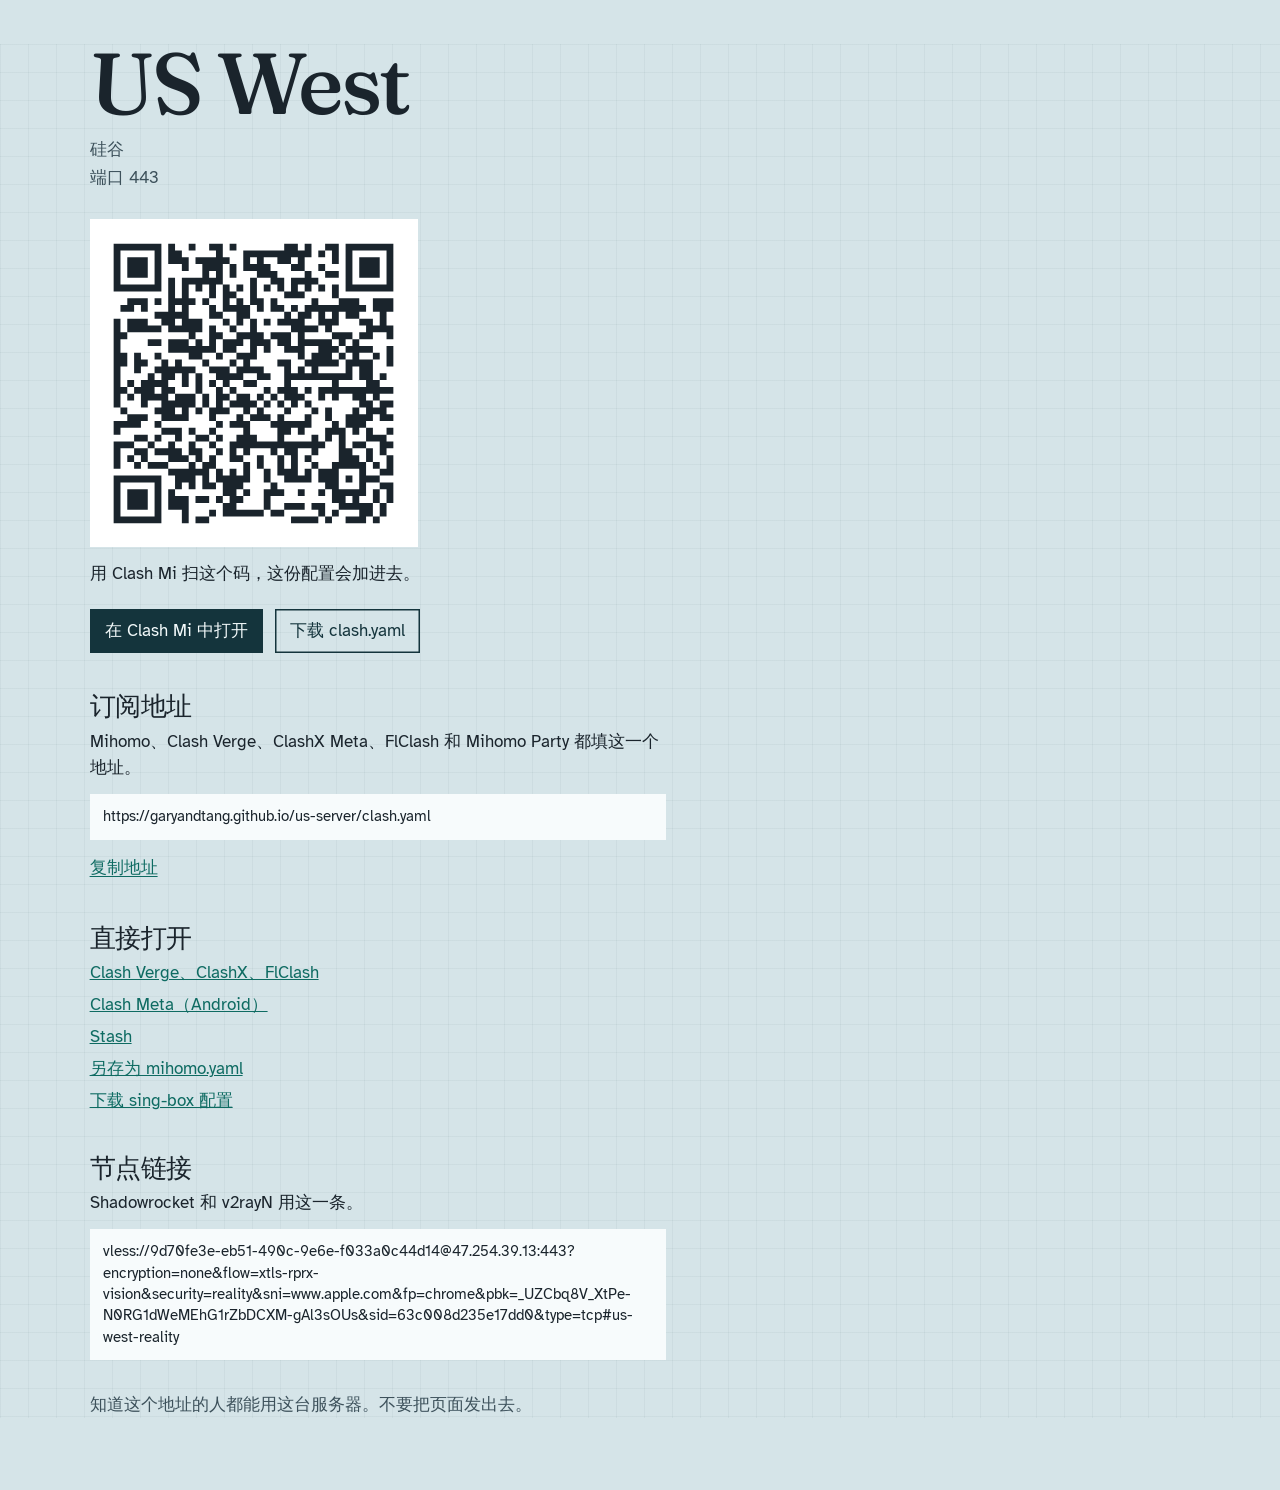
==== us-server/index.html @ 5bfa8e41 "Publish the US West profile so Clash clients can fetch it." ====
<!DOCTYPE html>
<html lang="zh-CN">
<head>
  <meta charset="utf-8">
  <meta name="viewport" content="width=device-width, initial-scale=1">
  <title>US West</title>
  <link rel="stylesheet" href="site.css">
</head>
<body>
  <main>
    <h1>US West</h1>
    <p class="where">硅谷</p>
    <p class="where">端口 443</p>

    <figure>
      <img src="qr.svg" width="360" height="360" alt="给 Clash Mi 扫的配置二维码">
      <figcaption>用 Clash Mi 扫这个码，这份配置会加进去。</figcaption>
    </figure>

    <p class="actions">
      <a class="primary" href="clashmi://install-config?url=https%3A%2F%2Fgaryandtang.github.io%2Fus-server%2Fclash.yaml&amp;name=US%20West">在 Clash Mi 中打开</a>
      <a class="secondary" href="clash.yaml" download="clash.yaml">下载 clash.yaml</a>
    </p>

    <h2>订阅地址</h2>
    <p class="lead">Mihomo、Clash Verge、ClashX Meta、FlClash 和 Mihomo Party 都填这一个地址。</p>
    <p class="url" id="sub">https://garyandtang.github.io/us-server/clash.yaml</p>
    <button type="button" id="copy">复制地址</button>

    <h2>直接打开</h2>
    <ul>
      <li><a href="clash://install-config?url=https%3A%2F%2Fgaryandtang.github.io%2Fus-server%2Fclash.yaml&amp;name=US%20West">Clash Verge、ClashX、FlClash</a></li>
      <li><a href="clashmeta://install-config?url=https%3A%2F%2Fgaryandtang.github.io%2Fus-server%2Fclash.yaml&amp;name=US%20West">Clash Meta（Android）</a></li>
      <li><a href="stash://install-config?url=https%3A%2F%2Fgaryandtang.github.io%2Fus-server%2Fclash.yaml&amp;name=US%20West">Stash</a></li>
      <li><a href="mihomo.yaml" download="mihomo.yaml">另存为 mihomo.yaml</a></li>
      <li><a href="sing-box.json" download="sing-box.json">下载 sing-box 配置</a></li>
    </ul>

    <h2>节点链接</h2>
    <p class="lead">Shadowrocket 和 v2rayN 用这一条。</p>
    <p class="url">vless://9d70fe3e-eb51-490c-9e6e-f033a0c44d14@47.254.39.13:443?encryption=none&amp;flow=xtls-rprx-vision&amp;security=reality&amp;sni=www.apple.com&amp;fp=chrome&amp;pbk=_UZCbq8V_XtPe-N0RG1dWeMEhG1rZbDCXM-gAl3sOUs&amp;sid=63c008d235e17dd0&amp;type=tcp#us-west-reality</p>

    <p class="note">知道这个地址的人都能用这台服务器。不要把页面发出去。</p>
  </main>
  <script>
    document.getElementById("copy").addEventListener("click", async function () {
      var button = document.getElementById("copy");
      var url = document.getElementById("sub").textContent.trim();
      try {
        await navigator.clipboard.writeText(url);
        button.textContent = "已复制";
      } catch (err) {
        var range = document.createRange();
        range.selectNodeContents(document.getElementById("sub"));
        var selection = window.getSelection();
        selection.removeAllRanges();
        selection.addRange(range);
        button.textContent = "请手动复制";
      }
    });
  </script>
</body>
</html>
---- us-server/site.css ----
@font-face {
  font-family: "Fraunces";
  font-style: normal;
  font-weight: 500;
  font-display: swap;
  src: url("fonts/fraunces.woff2") format("woff2");
}

@font-face {
  font-family: "Fraunces";
  font-style: normal;
  font-weight: 700;
  font-display: swap;
  src: url("fonts/fraunces-700.woff2") format("woff2");
}

@font-face {
  font-family: "Atkinson Hyperlegible";
  font-style: normal;
  font-weight: 400;
  font-display: swap;
  src: url("fonts/atkinson.woff2") format("woff2");
}

@font-face {
  font-family: "Atkinson Hyperlegible";
  font-style: normal;
  font-weight: 700;
  font-display: swap;
  src: url("fonts/atkinson-700.woff2") format("woff2");
}

:root {
  --paper: #d5e4e8;
  --ink: #1a242c;
  --quiet: #3d515b;
  --plate: #f7fbfc;
  --press: #14343c;
  --press-ink: #f3fafb;
  --line: #8eacb4;
  --focus: #0e6b62;
}

* {
  box-sizing: border-box;
}

html {
  background: var(--paper);
}

body {
  margin: 0;
  color: var(--ink);
  background-color: var(--paper);
  background-image:
    linear-gradient(to right, rgba(20, 52, 60, 0.045) 1px, transparent 1px),
    linear-gradient(to bottom, rgba(20, 52, 60, 0.045) 1px, transparent 1px);
  background-size: 28px 28px;
  font-family: "Atkinson Hyperlegible", "Songti SC", "Noto Serif SC", "PMingLiU", serif;
  font-size: 1.0625rem;
  line-height: 1.55;
}

main {
  width: min(36rem, calc(100% - 2.5rem));
  margin: 2.75rem 0 4.5rem max(1.25rem, 7vw);
}

h1 {
  margin: 0;
  font-family: Fraunces, "Songti SC", serif;
  font-weight: 500;
  font-size: clamp(3.5rem, 9vw, 5.4rem);
  letter-spacing: -0.035em;
  line-height: 0.92;
}

.where {
  margin: 0.85rem 0 0;
  color: var(--quiet);
}

.where + .where {
  margin-top: 0.1rem;
}

figure {
  margin: 1.75rem 0 0;
}

figure img {
  display: block;
  width: min(100%, 20.5rem);
  height: auto;
  background: #fff;
  padding: 0.65rem;
}

figcaption {
  max-width: 34rem;
  margin: 0.85rem 0 0;
}

.actions {
  display: flex;
  flex-wrap: wrap;
  gap: 0.75rem;
  margin: 1.35rem 0 0;
}

a.primary,
a.secondary,
button {
  font: inherit;
  text-decoration: none;
  cursor: pointer;
}

a.primary,
a.secondary {
  display: inline-flex;
  align-items: center;
  min-height: 2.75rem;
  padding: 0.45rem 0.95rem;
}

a.primary {
  background: var(--press);
  color: var(--press-ink);
}

a.secondary {
  background: transparent;
  color: var(--press);
  box-shadow: inset 0 0 0 1.5px var(--press);
}

button {
  margin-top: 0.75rem;
  border: 0;
  background: transparent;
  color: var(--focus);
  padding: 0.2rem 0;
  text-decoration: underline;
  text-underline-offset: 0.18em;
}

h2 {
  margin: 2.4rem 0 0.45rem;
  font-family: Fraunces, "Songti SC", serif;
  font-weight: 500;
  font-size: 1.65rem;
  letter-spacing: -0.02em;
  line-height: 1.15;
}

.lead {
  margin: 0;
  max-width: 36rem;
}

.url {
  margin: 0.8rem 0 0;
  padding: 0.75rem 0.85rem;
  background: var(--plate);
  color: var(--ink);
  font-family: "Atkinson Hyperlegible", ui-monospace, monospace;
  font-size: 0.95rem;
  line-height: 1.4;
  overflow-wrap: anywhere;
}

ul {
  margin: 0.4rem 0 0;
  padding: 0;
  list-style: none;
}

li {
  margin: 0.35rem 0;
}

a {
  color: var(--focus);
}

a:focus-visible,
button:focus-visible {
  outline: 2px solid var(--focus);
  outline-offset: 3px;
}

.note {
  margin: 2rem 0 0;
  color: var(--quiet);
  max-width: 36rem;
}

@media (max-width: 640px) {
  main {
    margin-top: 1.5rem;
    margin-bottom: 3rem;
  }
}
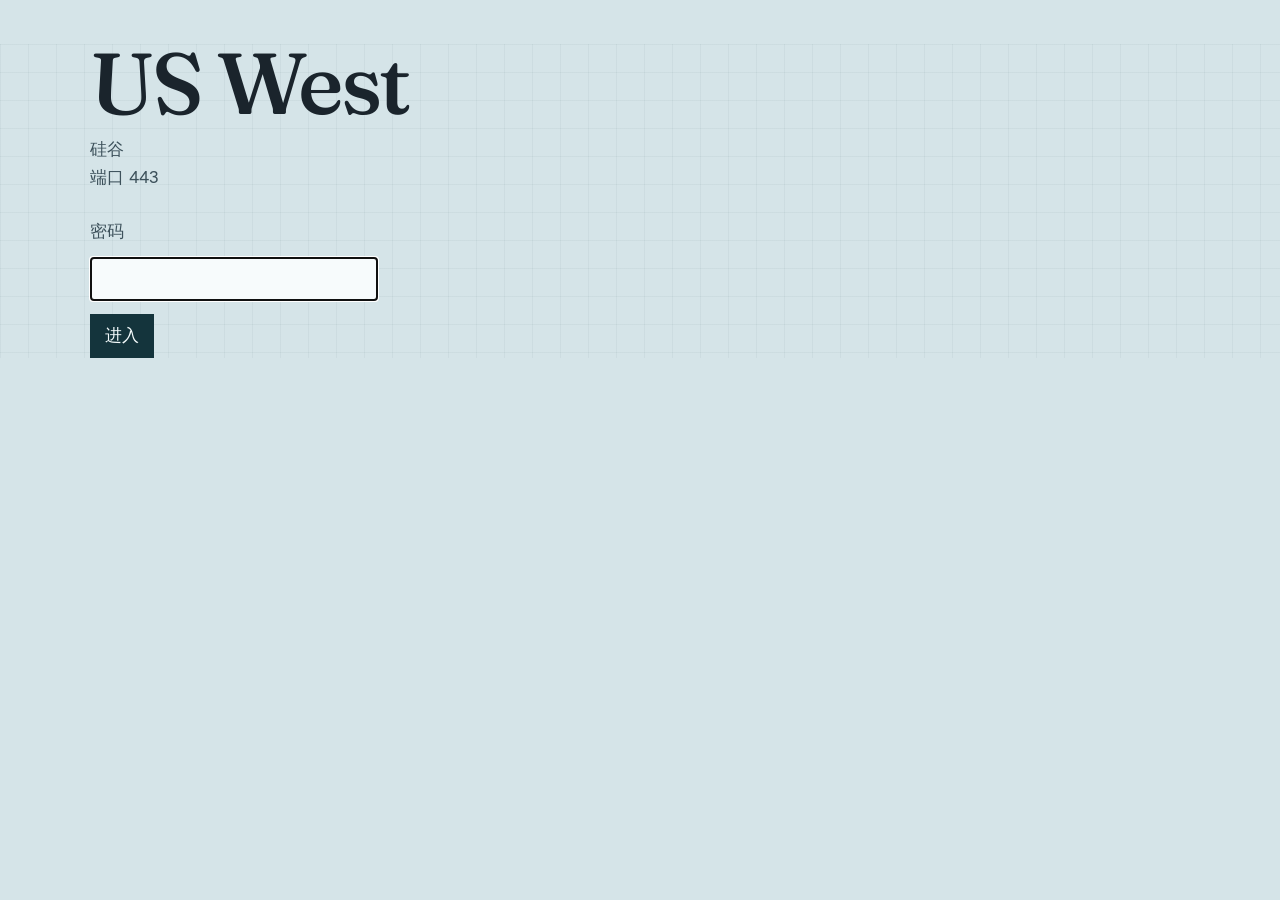
==== commit b076a3f9: "Encrypt the US West page so the profile is not publicly readable." ====
--- a/us-server/index.html
+++ b/us-server/index.html
@@ -3,6 +3,7 @@
 <head>
   <meta charset="utf-8">
   <meta name="viewport" content="width=device-width, initial-scale=1">
+  <meta name="robots" content="noindex">
   <title>US West</title>
   <link rel="stylesheet" href="site.css">
 </head>
@@ -11,51 +12,119 @@
     <h1>US West</h1>
     <p class="where">硅谷</p>
     <p class="where">端口 443</p>
-
-    <figure>
-      <img src="qr.svg" width="360" height="360" alt="给 Clash Mi 扫的配置二维码">
-      <figcaption>用 Clash Mi 扫这个码，这份配置会加进去。</figcaption>
-    </figure>
-
-    <p class="actions">
-      <a class="primary" href="clashmi://install-config?url=https%3A%2F%2Fgaryandtang.github.io%2Fus-server%2Fclash.yaml&amp;name=US%20West">在 Clash Mi 中打开</a>
-      <a class="secondary" href="clash.yaml" download="clash.yaml">下载 clash.yaml</a>
-    </p>
-
-    <h2>订阅地址</h2>
-    <p class="lead">Mihomo、Clash Verge、ClashX Meta、FlClash 和 Mihomo Party 都填这一个地址。</p>
-    <p class="url" id="sub">https://garyandtang.github.io/us-server/clash.yaml</p>
-    <button type="button" id="copy">复制地址</button>
-
-    <h2>直接打开</h2>
-    <ul>
-      <li><a href="clash://install-config?url=https%3A%2F%2Fgaryandtang.github.io%2Fus-server%2Fclash.yaml&amp;name=US%20West">Clash Verge、ClashX、FlClash</a></li>
-      <li><a href="clashmeta://install-config?url=https%3A%2F%2Fgaryandtang.github.io%2Fus-server%2Fclash.yaml&amp;name=US%20West">Clash Meta（Android）</a></li>
-      <li><a href="stash://install-config?url=https%3A%2F%2Fgaryandtang.github.io%2Fus-server%2Fclash.yaml&amp;name=US%20West">Stash</a></li>
-      <li><a href="mihomo.yaml" download="mihomo.yaml">另存为 mihomo.yaml</a></li>
-      <li><a href="sing-box.json" download="sing-box.json">下载 sing-box 配置</a></li>
-    </ul>
-
-    <h2>节点链接</h2>
-    <p class="lead">Shadowrocket 和 v2rayN 用这一条。</p>
-    <p class="url">vless://9d70fe3e-eb51-490c-9e6e-f033a0c44d14@47.254.39.13:443?encryption=none&amp;flow=xtls-rprx-vision&amp;security=reality&amp;sni=www.apple.com&amp;fp=chrome&amp;pbk=_UZCbq8V_XtPe-N0RG1dWeMEhG1rZbDCXM-gAl3sOUs&amp;sid=63c008d235e17dd0&amp;type=tcp#us-west-reality</p>
-
-    <p class="note">知道这个地址的人都能用这台服务器。不要把页面发出去。</p>
+    <form class="unlock" id="unlock">
+      <label for="pw">密码</label>
+      <input id="pw" type="password" name="password" autocomplete="current-password" spellcheck="false" required autofocus>
+      <button class="go" type="submit">进入</button>
+      <p class="err" id="err" hidden>密码不对</p>
+    </form>
+    <noscript>
+      <p class="note">需要开启 JavaScript，密码才会在这台设备上解开页面。</p>
+    </noscript>
   </main>
   <script>
-    document.getElementById("copy").addEventListener("click", async function () {
-      var button = document.getElementById("copy");
-      var url = document.getElementById("sub").textContent.trim();
+    const PACK = {"iterations":600000,"salt":"pCmUWrWXtJbmqqN/yuUv1w==","iv":"QkrSQmq8iZrqnaGI","data":"JuMA24ScENTKir6l5or1qs+g3jpuTs+IRnpWOdCjatRoXgSW/9kGCZaFBjmEfb0V5PN239/[base64]/KTp82TdIPjj9Fyk7BB62MTciWyFrpfT873emlt/qeIYqT3MPz5HM42SEGhv2HT3BDV+peibBFrhdcFvvzfZaIKpCUC3vJU/5nUfbZVZYOF2SWm2KMYnWWO9Dj4o55GUVvTlK8O9W6xlZ0Jrv6Smg+DfuqEzojH5LpoSZsZpsviBCOckRMU1AYIDAB+p5dejIEZCexm2pIIkXh/KFXQdWMjsrf8D/Yt/olwp5EdYcqV4a0t0BwZqBeXufJtLe/S7yByvcQAGUKrRJfGKQ1cnOAf5bX9s5G7Y+koAp8HqqI6MCEVftjgsVNS5pCXcSRoGd/hMEztND0PaVZnAjkXzrGcA0KiDXH5ikzJbX2EeBccHXTWMqqDwO3nsK76PCdjb+6YZBbYOKsqdDmI3lz6VIa7eq+aOW230TRpl+cQu2TsFFsy9AXCUi/pB0tN38gmCF0qWhk+DhDf3fSDql4fQ+h5Tghvwfszlmi8BMg81r7LRzr+v72Cp7q3/3woA9925AFTp/d3sgKJwgSN+hIJs4VlCJ9Pq5nRMs6KbGBcpxnae1gUBCdIJvnWOmwkfIZZwn3DQbbdZpdGTdo9QvkZ5ghoq5kQMtpZitfYMSEjsyFA4qkz0vv761wsnGuPKBUtHzo3JgaGErMds/eSYTqmsx5dDR6DHSh7Kt86fzB5eStx4pMt5zIt9jxVfsy4CSDrO8fWqh7oa7ZbXwd+YM6vq/R8qbrhB0PybIluwPK8R2eWWzSPyEGhTCD2xy8Vb0naVxTg6MUTCWPK6iB7HA+P3krojl6JQjEgh95TCOQXUHXHEJwpwf7exTdrcjZn15sK/nnWM5g38DggUPZ2H/SgEeOrOmLsAOzj6e/W3Wc343mMV+ddyF8s7L1F6Ij+u30wCHgH0BhuK3zqX5CuN5K4A1cd5J+kSkQTt7C3eeedH81ueP1kny4f3kW+wET4VVek0lrtrfyziP87yRkWGHjl6yDcO+iJezLg9v/OlSN/eyfH0txTQPwtMEZkObkWQmsexbkexxjUgCfTP4ahmoAJA+hreYEjiFc9SavSnmZ5eYjqvE91dgFO2ELC4n353iQFr6bqIFU/SFkcApXXaA4zvK0UDlRuMC2cuhv1/fbiyiNM8/AvF2OjAuGAZm8z3bdbj+2wL0v6Zuh/JlpwKViNPoz3Pkl/ToGG9yIpZsB3mso7A5HyadyXUbJ6/9Sl//P7z7diQmCMrgLdY5TjS+shzvvN+pIxQpx17XgrkRehvSwrBMVa8gfQ5zASpbJji2u2hgAjsG7jfnEBij/HnWuBlr0GsemAUeex/W5WB3ZbLTsD36nLPuPIYBc4ttfWHi+R3B9ie6jgZBt9Bo86aSqX9L/IJv2R7Y40sOS3BWF2ica16zDRcHyE/wLfpw6U+uYPhbNE4KbrGujDfsdXbgECrsz23MeaFhzRAMmMY0jnRIGksX6BDRYS+8FCH1XAJzkbTJuNkqJzNrvmtx3iOvLVzipxdPPcyT/H1FyMzVkV0t5iUP0rg3vLDT9TBpbFS+TnjAgy5SdptFCT8KwuyrT6WG3bz3wP3q1A8A/BfzMKp76rISyOdVXN2qUniJm7ph55CDVwNcUtRU5oEbUBxyUFyHcXdQh01xauoh8KPBd3SwIKCwipSyIxR+CQzt5HfUTlgymARWlJQ6hWA7tcxAQxUDHFWH5XWpqUCu1eM/28QzVg3OApmRPJBdSUzdBrmxLMSxyCJjpTeknQHen0pN8eSm/VD/CSIdmMsIJbvCaipD2xi0AnegM+hl2K9DicnPjLyIDtVmFTG24E7Z0p+6hBTRBXPpZFbLdZc0X2ECWhii3mHUNHuFuN4qERGsW7TQT6wmVbkHm0TDwOLaaPUn+dASaAS5a243/Xhf/[base64]/9Izq6RMAz8T28bzMkkNWSbUrUhH8tKw3/pdUpQJkJFvwORjceBbHHAVaJaQCYiovA1XtOqqOCjpYW9iw5LpKWRLhZQp16oxV/0/Pu9EjiPGsRAU0VW4MDaNiuUDKk1QXbDYluKnCVKYEZrRzYjXdtxdN30hPbsDL99FMQQwICLSKCt6/6LRqE8Tv3jd3C1/KGO1QlBHfa2AK+zrvk5QVHBEWuE/GT07bMqwg7wql8pWIJkoAyi1GV+IlrC3TFi/LiyArosmrJL/[base64]/dZmmFeCYoZTnvRIQQCX4+NxapD2WciAPhi17K9MJznaFvxC8tFb2eJI0qV100UNX4EWbAUin924UnBTRpE1YQYXXJkqV0jy556vbvQTJYGI7Uboiy6SAVq1Y3vJrMdsdC4Htf+c4v/BrJhswvqRX8c7Kdd3LUIEO+9HU9d8kCF3QkRTvHDHlNF7RtmlSAkytyCYZQtTOviubl0YlczqPLuxKeCZhhRwbqFVXbm4sHBki15fXrFPt11YP3K+nCbKbZCliTC+fPd6HviAY2MxHfhZ034qFUdvH1888BjELQ6q4bFWaQN5edO0wKjG6FjWN+LPN/oh1jDPH/xBOlKqk0tuCBbaSOupmxmWrm7pbUQEhFJUO2fufT0qAr/rkKY3nCrCj9ZxHi+b2HWgaRRvv0cCpaVh3DHZnMR7nrm+aOGo4yvi64TQiuYi8yW/xL5bBVT0pHESO6u6Mjz6CCPdMREIMpFiR2TgSlBko4RvgqUyoVC6SrJogDAWEq/5buks8rUq3mO5ATrrLX3wZlBvkulKKJAdYSgVcvPJveeI6wNm4rsySJEudk1SLQzSAUI9UgifMXRzRa6KqT3zLh2Fpgj1SwLNKuDUO0Ux9a9ZWxgAWfSHp5/SljzXlJt6i6oPixZ5oimH0Zr+/OmYmw6oe0+K9QOXx79GB0fEvYYgKOz/gdU8KoCwm8/MLPf8QuOxCPF+YY8XY7Z/vbsl+qH5I4/M7Su0Mq0CxQWJ2yHRgFWqu0n+sh0oD4l+3fZ3oEw4bOSUH8kQYxM1bLvKXb+0JBWMV1iJVNmwGKBb1DmWG3lvUcd5WYTtSTV/On7hv8NXmmYHUg+3E3837AvUzVTy5TdsgVIZM7hTfGBlkKk1W6rOi2/UF13/8hYXdV7pEx6E+THRxLAQjIGDM0gJ7g8DWfuuoOnIoQKrlv/NqRVcmWN6akgDydTFTH31NzIe2P5/RO47aXCjCiFUtQQZp1acmCZhdPJzxKnyeiX4KzI9LLPs/kjFuwwMr8q1RcmvKA6oj/A1lHc6jR8EOrSuJt/gl4uFII+bEHNbnEkjvNDGWfwQIj0neicF9j56o1gAlLPHIDDh0fOA03Y+UJEOGf6Rndi4Bietzhs2of//i5s+ADyA1AKak2GVh20f8p3lS0PzMjSXFrZSnUuAdKzTBd4Da7mN7r5ZayvWkmmQ2jhAzH0Z7QIK2JYq9pA+nadbSAXCkOy1kwyX8td3rFn64aTuP0t8sjxrMAfFqLwCA70C9G2O9K8EsZdX7u/U+isbDmPDNIh0jaflINJW99GSot7fNjQEM6OPa4x2h32vTpNEAyD8lMh//xPDAGQ5lHqWWeX/HEf91EnieS/xzma1PHSNLk6hnDwH4nhV4uGJgJSO0zHg0nd4QBwYWi8MkLUzuSsGgZteWIa6NuFZ4nSjsyYs4r+A/gmt7rHo3o2HOGuDW2PsH15Ora8zaJJvfMFmfxqRl0pd/9fB2tJ9h6/2oiaGLiUBQJa+qm2IF2YW3YntWV/3I4tuDOo9KMGw4Cae1BGWgyK7UM9IhrnCDSGj2ZTNXnD3K2RNnMall4sX8g/H9F9mGiK4Xvs+iKYB0oK5mKbZ0LSDw0uzaJ+U/Hvqme3PYqXo6EI7wqtZiGfqUNH99XzjV42CqKvPBNefsbAAn5NHXwxBnodg5RX+r97oJ+sSA5xW3uKlM8TOD+huOI1lawheG6xCgty4cXcP3rMBvinYNsdWJ6zkhHUhz4g//EoBithTx9tAYLrKizhR9Q7DI5Kqn7NX+oQS5uI+Bazyj05a8NCNXFIGLwUiWbJr1Yg5iHnfxqrkoVXw2JqTsWExXkK1F7VqEjl+ztvZAI1WijagELcsxbKh6AxLML9m4lJuJ2HAhcp1f5mgPXqbJgSkG04xjVYDzFQL5A0HQvIFcKr4SlNt0cqDNxeraBVB9APtdZf8/Rn4Qzo+tUn082HqKzQPgV8+UXAfF+1s4CAbDlKV9bXGVzFahGMyVKWQTd/aX/TQsR/3K/0axl5OEWcAM6cYh9z9UIoCvOzmK74usaXyZc7EBBlsZFQVOi8d7vQEo13DHS368J47BJm1LiCIx9sJ4Xrynh37+/rPlOf6XJkyQu9xHuLCTIu1XYC+XFWxb4mpgSKMh2jUwVD8JK2If0JlWqYbQpk7+XxzNM8S80XvvVEhwjnYhHZc2aeIrMDTkV4w96blGZLfWf7NR/9c1qgogXOcEpqiG8uYaqpcXWe+tvIcA5wfwbPcsZ+E1/xbEavLRIDyqmTX036gbaPDjw5OVJtT8cTbR5TWfvQxrsxlGYQajIDOPphd/iJ3fyASta4p4pBWg0Tsh/xrVuq4mrjT11JTAXlivyMO3soVktknI07s7sctgcx/Q9l0yanPdztYOhPyVo2K60X840zhSeYLPaVXoXs7AgNWGYnL/oBhdk5vl8d2S90x6W4b4l2mV7u0ZK3KAnCyUSXcnM0n/jDVQaFpou4lgteGi7nTwTdGBV0XV43yUMD1VHIvmtXeM6ZRNSj9+RDh29Ceej9beeGKcSN4GSKGEVEPcTOJNiNCUALDY8IFT/NdULS7NkkAHFxx9j5rFA2aILD0UzC3eXxps0TGxjYqL7rGulUvJKAxfmH5FC12PTrmGuiZLn3GMT8ONjpcOr1BWQej0VZsDQ6WWfkASh6/tG8a/s30GniLBVc/di0tRb3KDpUb82raTSuaPBIlyZ0JEfc4kEAhOmNUXz+jvaAockWN8iXAc8H+MI5LY7Nrrcvk1HGxG74IzGXFW2Sa7CaXCUwGzGxUYA8M7pUv/VVS77hnBbLKVambKeLiqll2gxEAZIzCQ0BUpgHkQODj9Xg9XVkAsyPs5FWpehIZ+v9zMrnOckqQygoQvKUJ+nnuee2uQaBkwhfx/[base64]/rBCqeXFMO7CCY2C+/I1jRiK5p44GKRoKI7vXGECzneTasH3HqS2ghiTit9HewH7MlqcMp8y1zrdJd2PzqxSDd2sGOw7B7ueymnpY/jl4rDsCA24TQN+Q8hv7FH/8ACccVcSgMBV4v9M3YDReRNT6oYrAi5PFBwc/Mc1O/sE/H4hwjZYhPjeEXwVKSzKPE6QcbMcmTAq4GEFDFwN1/X5OT9tSIkUaSuxsqPgrWIVxrjNzaRjB99n/aMTftn6CUd7D0cgq9LyJ4QpoKfjXpxLx2otiBgVdvYfRuB0ODCN3FGhUIyoVGpE1lY4ZouuC2IaNuVD8HBzDoRpfeXflbaiDBbzAjMSt6ls/KO33eOy1BDGp/LECPg+RX7ik52Lx0b3jqMWoPp09HVi9eGdLzglpm+st3A3VSarnuZfBXeMXBRj2+7HsgISE1zeWgHuxenidTFICKgL7qjcw5qG/8l4Gu71STVShCl0m1HY90jRoCbBeMyia5pfFO8NYbPAJ+mu5V8Ew+5ISA5N5zfe0kJYryTuVxEGfH+nMKWHC6IP+xknqYkr8XYoxl/iJhL41MOiXBgCshLBWievWTNVAbWHhNzq8gXrzUcwN9JhHzmzvQM+S8X4tyRVlo+/a9hxQ12k+xREE7Qmh6BK3oKVgG8I8g/+dIcXAG1gP2CIpAcykfRBGuuWaVCvLj0rarqTQyu0IzlRWwThft2Mz7yjHWI+z8HL6dKCaOzmbqzvuTgMJaj0ZJBBaBsGuTdZQ4hpH7tPvNXUGbIwox5lBLqyAc0KIBn4AziqSZzI5l56cV+G211Pijpt5gV5g4ohjjzjltCxB3wEfBz+qF/EbQqEsnHaKypjzg7JrRFnMSRdrt8OrWDcHPGDm1b6bg0NnGQ1TUIv+SuiWcD4lFhDaQb9r5CdS/JNuE7WRfBvz0u7CNDRuZwXJzLdXyKVauHtLIGcmSbuGPwY1+4LsCquU9fPt+z6ljaNe6zf4Bnhk5a2C/IJOlDy7MzvC7XK6PKoQ1dhsKD6i0MwS2an+xo+Rgs1gSey2x5SCijz4yivwNN6UGIgy7qTjKl1KqMEMDDcdKl/FFEbSn3oioNv4wBkDq/BoSHAhnc3wYeROAB8Z245tJkW05FG5dmKWKSubW1YK5knaXC7NOM/1D4koTIqBlhm03PeWactxS8BwrZcKQ+omBXRTCyerOM6sWs8ahsvqJ+MTVPZ3Tykwgd0OwsREfizdk+gPmRS5ZOk6p1dzViqZSCT7uaR0XDb2epP8X64/F8mDDAQacHC+YtiknZlxL09KbVCdyDIlwSag6R8S+ExHYAMWITgV2YfVPnik61KDqGTQ7K2QsPpqKpYeoDU4RejRbuDZiEMh7wKuLU6Ynp/R9QEvKvTAqre+oo6xQ/GaCbi/CfCwdo06a8SYrVOiuuWYR53smpXeN1zfbgtionKZZpLTniveyuFnPadjZkNGactSAXjSVwmy1REWKvKPK9MxzyJI6hwPx4piwxKlaA/8XqPJ7aG/WrVdC5QnktZb/5oSDgOhGV5YFNitcPG44g/kbyaDJA8mS8FBbIVUutY+3b8+oFcf5LST6SRKKSKnnsxRoXl51aIbxWpas0JgLh56riz9LDur2lM4+PkAFd7D7wgKOlxblOedMgcg7Vm1So3XJ7wTn47dyEHcQHpIvdnkWSeXDuH4mAaNVXg+LF8ksOQ4fa/4EiN6jBf6AauKV2W/pUNyU/Tay7UUAVDlSnM1vrEiiMesX28E4JH9R3eSR9b2bvs46d7KWoHclL3Sl84JNyB4QcaXgwz/imJ6kWh+OafR1YCwmZZ0oQ+If3fBaGcnb1xcS5ORgskDmrHeGjpWyBF/+BTW2BOIH2QVmTGWd1lCi0nrxYWBNi+amQqeu9oe89mrk0CHWkrh1OyLhjqNUlTerkO8jRqwtvmTbbyPIz8/NiVjfDVaZzUXVxaKDO8hQvxRYDMZXr9E7ONQo6zZlhgNiSbacC5LFdr1ePhmZYX8LEPPD1m4CagFwSKcTeVSeLudXUkAJd4PBFJnuak3yXxGKl7QZ5o90sCMlo/s91SVPfOYS4C6EnpgBRpWycv+Rv1D1AC6jRlrdFKPnS+s01wneXVtXHL7KNGoMD9c3fwuMvUzJEY6rudGplFO8EauVfoSAaMXi3r9fnfsCanM1GnLYX8Cy5wHEmaOTeK0SUp1/BaYrhzpc4oI28qXeTbNtOmSmNpfRm8i1n3yzSx9DS7JR1aUjIJT6co0WwSdOvaa7dgpWs6wwtt9ekchL3RZc8g3e5PQT2m6pAZImXq6dqopWoh1f/3YNjxmSBTLBZyW5/+vMBIwkkRBQd16xD5rTdTawHP1v1twe8i31ktYi5jd8WUlH6HLAe4X80SfUplmZQtTmYc9XiPCLrlSgNqf8ls3rXnu6duVEIXmfVl3h9PgrQDLyiqvrK+tONhVp5iE9g7Ejj/L3Hg8rEN5HmXUpT16eMDgVe0zOyvITjjlFjXsOxoIsZEkFjlTEFVe/RS7mv9CSvTFX2K49JESzgBnWt2WuUHPchAlL+KFkhwCCp4q05wqfCUrY0rgP4n/EXLwZF6JUoGfnOzADE840jd/yFO4eHHOv8luXypYRe+F2apj+YhNlrYWVzZtIaSvrd2SBR/u/FqPKv9RDl8fN/L4RE+381HI5NwH3tJLRtA5CmTuvh8kPNk3W0vjbwXVL3C0vpCe+HpBu2iGSu8aamW/kUFT/RPgQOp/AJhwNW/60S4vnqj5y1S6TjDbREULB2giZoaIl2p2bBgCZCmKCo3YsXYWkSz0YyonVSKfPjU0OZTY5HePFXZ0t2WrndrjcBdRzbuQ7DWQG1NNZ0GpvhG8b9Fi0fu5ZNVhAy1l+z7XdqeHNv5YWZuLaZR/63lNdVoGxddNYssk+ZXanBpMfOmQCvCwCV2g3RmyDEKuEV1FD5yIUYrNskAb7D06FOpeYSsxPD7r5zFC/e6S6MOHCkCltll5Di5qOVViJUwuZLQYQuET0e9BkpOSzSXCFNdwQ5HMpVjnSumHruXXJtwjkF2AOL8dEu5RJplAojX35yC7gCH2kEQPMXa0asfbeVnr77KMkwUyF/D0wCa9hbysK77z0c5rddMAyBVkpYnmZ/Tq78sc3M+4a5VINrFf6/0hn2VHqI8aOo2+mvA/iPnLK4yEoF0mNAHGi1WHfKfvaZkI103481AVcYj4HzULMMEv6E3c+UpDrPTSA7gBiT0D2WDz4/5Pk8IauE0UnOYtsMMSGUVrVje2xJdCC6Pc9fwzrJ3Sv3EXg5YJJEdLofnUsE/e+1fBo/DY7g7Sq7yGvv0aC/SGhIkGV0WrAaixJkeA6+fNcMheLq+r6a433qKMVTG7sDr6YnVBzbdvgkQo98b017tcWqnVvemsrqGkm90NNq2j4dcfAkMM+xgqEUjl2tP+55f/5rsRCtu4NIXYTtLc3KC1AmzzwHC+LRSLpeabifXl3b2XhZZa5Ztv3W8DHDWGIDJ1MYRSmgq0g6hA9qJAZHMGlQZIMF4GMAKM7FlrzSx8j6a53Okm4xwgFTUKzYKcqXIb0+R/DCnHDcTZor+pzZ0d11iNum7fK6sUcEzr1dujkk0VCPIRzH3Ywp1cufMmALPa+ygy4K/3tBy+bNE3Ldj7B3sh0cFsinCp9QhpbXY74GPkn3O8P9cb+drDuyF5pJ+p2S1k4K30z9Kr1X9XyXKV8BOp9MjyDJa4rzQbNjA7p4CQez6hcWv8FJDW1KCMJ0Ai/mCX1vkFCQxOSMrcF4aj8nFxgOGrdgfu6V1s1Ub1yYp10tdCBnyi4AgJPtRX7hsTusF1RnfFhhLrgsqp+eyq4uq8CO/8d3a/aL3LnyWHjPk+8nWYC0/LULSHjWmGC7j2WjxugUtqSMD0bpaCbCIdBktXDR8zTt8PqW4fSw90kPAeGeKMNJG+EPxMN7dzDFs1UrivQN6gBlnY/2Sjt3I8o292nHWuYrS9r6B6K43RvtQAWfWscSjN1i+q6+QgFO83jMaFN4RENM0o1iX0bu3tKdnKwoWDNcDU21nqPA37QnepyPENV0Rrzk6cg6rhO8Of72adkDgOYSt6sNDLNJUiZKBh1EYOBVOeLG1anGnhm+MMZyDLHL7aemCrx3Yph55ihtzZSP1/Y1OcOeZsBhvJWVAp6AjesdxKoaMxV3Ud+tfmI2ZdjYQcfOVvHiBkTJrPkRSOxL8d5/apT3k1h5u3a2oFQFAeH55kTF28F/QC1U0Tb659+RLvF42YkInBtxboxBnvNqKzbT7LEtmyoq+ClEgBPXAUQlcA/eHJRra96oZHZ/9DLGZ4jGDuGE9AIals6/l9X1tM4AeqTlaIwa3yKuHFH9bc9xvurE1yAQ93DRFh0fKsMobrriai5R8Qls1IQ5yQoyFwNFE0DHI4HuU+VM66eGljEuGxMdo0Yu22FpcbcrCZm0TvQDnTjuoTiJbvDX95dIVCsoFHbZAoIr61rf+NHlv9WWWzWrs1FxcT7hdg3nTVgH8MYRqFiFJ1If2UzHeRb/U2hj5FS64nFnkSklnroqDuZ+btOO9Umz3g8l6IHdTXGmPnmvn4lNw2MYNygKlYZtimvrMb6pim5mRLg4VYBikK6meEyYv7N8nsI7cNsyHHOVNBF3JCbh0QE7dE1omMF8NNa39o4g9h2TTu8S8+o3Iqbi02/fI9vAUfNULf6M8o7YnkebnqgLXWqYqGl8g2bapuDnFmRjksmYm3wjqRU3uvOSm6FKp1loV7DbergN2zYxBEIJE/KhvWitVZd59EmPjO/M2WXYbsE9RH/RMd4KLiZUtmT2QOsmV7sPhkPKGJSs6DOOaKz05MuoEjf7cbWKBNrnBiL35ZJI2Ah34cI8wEKdDc7i4eroKla39r1OrQ0oizsOKXMVPDuf8AsVFnfAvXjxQaxf28DCHQw1p8VBa7KDZtsIDjW6HEHfBjzCY2dG3Qzn6AmNWT5dvYXs9HJmLSvtKKq+Xn/3mzKhXAr40MSjNgMST7s8nS/0GQ9PxofLJVSdCX0M+S+pFogKEFUfkCteki36CEOiuf4VhEq/aP4NaJrdR11nRqpjxY+K0JyGTGJM5+3EfefIl8zWDYEbLWK4YY19EPYijgx8d0pWYyYh96A5R8UJYoKeRp99wlQ6UFiGRVBGG6NYAzHNE650H5kQS3yuV3Jt/Avt7jJOdz6m4AamKXSr7enDY5MLOfDKOv1rDAUB8Iz7GeeOrWJNz8+Ficn5yTgWyHw6yF2rZP42pXijWmTKNNFzvZ2RzYoWpTPQhB4mBehQ2+Ytlz8+xnUMasmq5x108UjD8sEAKIAKxhnTwGcv63SogCecXrirTVhC/jEoYU8GHmxXw2ZYwg/dsPNy5SD4lHq6dOVH09/ch54caMABrKIE0VKIcIG5/6n77NBPzHl+JOXMCuqycQuIWEZrN5H6prj0M17KYAYUav9Q3jZrG1Q+jTiPfR3dIDXB/1IrAJzXMw13vY0jUDxKJjf0uuPvpMnASDa2dPojKr0vz5SRHk6hoqim2Ou+GiDX0/NEbwEqfs5Zkzew6KLd//sjJpQ6zmTIGGb7FR3azh9QKHsHjgKtngHcr19wfT7gVlhLt8lo8czLnoLjDN82SIcK4OGsTF4FENl9sQX788Y0UvQ2344aRm2UFP5cAh0oeY36UEizKF076wX02+gO7/xclNW1mwHxTyr+fP1HmcAMfCvXZuuDND9Y2THspuit/ekaHq24f+VZwROD3xCvAbQKVQJTwENPidCDVFVe/SuZxGI3bB+94XiSCc6pjkqALs+a533bQmE0SkASTSsG93/Bk+3Aswliy16O+5csdC0EVQq7/zVOzBmAueZWfg2NS4hu9507OW6f+nbO0SXp5ysZHQheQyIStRjk+gEcJD80kS+0TTt/21XrT/DyvEBkdo5X7Paw7jtxS9PU+t1iYZSyYvUdFQ9EQJYK8Vi1AydjlUYm/nWC3AKC2gHaR4rZ+Lf2or1dZvJh0OykMo4bRAh1yjwtWA5ITIYCOINsnYL2rVI7QYwtXxo0SSrXA+MZ53g9yBZlJJzVkObJXYQtw/3e+F96Vy82/ZNPDPS9TfdVQsAOg37QCbosfB0K3adg6ltxW5LfAOhBYbhskJZQQg2/OBbKIt4yjBhlvGj479HOWt3lbEd3N0Q2oMY/[base64]/cRq/EyL169iEoncSOL2qGTPVRAY6poa0kbXmbUWGeL7uqE9cxUyX+XbdKu8Zbl6s8ubwHcdnUYjHaPlxuioZwGm6ygNFSCoEH3pFZlDxazs+manlqMqm5OLXHXDIGbG4loG3nXxnVUrCl+/dIni3kxSn5C5PW6UtDKnvmZIH82HSRvfgPfNq4VX4QMF6XOY212y30CAdgJccUR1NkeUyFFDISBfDf95mwREGawnivIgIQYhMJ/N9tAJS8EnNUTty9F+Mj0ZMBTIyI8ETVDwb61ss+SLf0MpItbdOkEgYx6qNpyDUlWydMvCD1uJaQjGOVuzRQV6254qZZVZRql0BY+o5KRcOekhAuxb3qUlGRBBto09ta8s7y4e+mHm7AZyeR/0F9OT/RJ2aO2lLTDN2pvpwwiZwOzm683xprGqpFpHu4kSq+j8NeeKlGq0cQo7TO1j/BJptodpiiSUck3KMkJrcrasyhK1cNj3uyCjLmK9veyiVBj3w3qqGHarN3FqL1T6UQkR6UArz34HgXRoPTVqnfJY/KnYtkZJcCYMQsXA7dQfgf2DXxlrWW3BQcD6lrLE7Q/YK0hd328JF7u8AsYYjOTNmqY8CxI66xEamaImGT3Dpoqb/utzpHkFO/X3pC2NEpcLXLuAPIBsJZLG87AgEzdWaQzPHw30hTfXPxL2Y09H/b3PsnPQg4/d6i7PoTIEqa+IeACuaclzm2yDdMw+9w31MeWuV1ldm70J2nJDF90mJFef1J6Oee46Cpn5+uikiy3CjYoii1/E1kaAOqo4QiXXbthsJNcjVFy0plSEwANeMcoaVIzKK19xsjIjVE6vMmwtFQ3ehBZhGEH8TExBAzqTLLTNeB56/l2ne4sY35uwsmbSkVPFEb4xnS18J6lpEfexFuy6AzB21EmEUWeQpNMimO1nRfERrypdZxPiZP1G0YUe+W+ANL47woXyT3b51BGk3t/[base64]/j59ivk2qHDm3zqYmSb1t5GJwwQdmWPxYPZVCmri0ViNQVzaoWKfTZLsr1q/DRo8EpC9+jLOEBoSflm8z5Dq6FMryY+WSqVk9KuZuG5M5oozHt137j7rOJH50yhj0p/J1gMpNTzMjtT+sMMwaOQwG1e/BoInPCP5W4uZtwCF2Z0qVgrrpXRAHYojKyDs8YLhMSHWScetqFATOon/+d9bmaLwYC/3ZISiL6sFce/XB+U+lAGxH2UzNRxHXB67eJPDlL4pAR/mmqovCZmqVNFIrqW4JKpqWmEXVRhhX9+mPlHTjSCRV2+g+/aD54b3CY/xkLvxwNU6SgxmrwJLNCyBqp7w8Qsg4IYAehTJDcpbw0n0LeapDdkTr1TP+B5vPrDZ4gdRhMlXuF8upZlHAcKWh1AQJObAk+ndJOQYz3hRSr1m1Ri60LlQcNgb0OxK8Zb0gx9EtX1NyuAItPcVZfxu4NenpeunqLEy9DXjAuQyrsVUhDd/d9W17VfjtmeXo2gm3zC3xMkeKXiOd/of61tMp1CuEmyRmQ4GhTbU4VdxY8Z83/oXfckKV0B1pyKSkZ3on9HFscZ0GDlDxlixkxs7XI2t8Bf+zG6BI22MD3q2Z3+K3Mvolbn2mY/lEcEeuA/QpL0hgcyXyoS+mytEfQMASZb+CwLVYnTOxmo1f/s0L6O30kMGxVoVAxTkeHXwoAEruyYddMH1xvNQXpG8tk8Mk6yvV16miSw4Hh6MA+bpeF4g/9ucX4Hjnzng0Dn78+ZRDs9k7L2gfq964pi/sl2OoAWL/YXv6Qc4BQRqczm8CPWXLan6aadCr2JJmcRMUCx2GnY4egmH7gdavu9Eq9dpit9t7B9Wf82ki34aiW2mLp0xxbmSF2CQr1ts87VzlBY5MYJmP4uJ/dKLXXse8sg2SPp31pEzNcsSomoSDa5FPMuM6bU7IzuwBdaqJHT0LPqTEo2SuWnfh2p7KuOM0TnCFFAEB8KVA38/TUQh+WUqQetnmldEuDYxpof8aOZZnretCp3NBVVTuZtB4zGt7Z+EUjyUY+oLIxPxLwkRg/atjdnzGG3a2a0BGMUUBr1gvbNLFkQ/sjSWAJgZrgP4Y2UVHLV/7/3x1eoJIskn+5NVmWj8+rDIXiY7iA34eNvTr5QxpxoBz3infIaMvmb2eu0oUGGeNe03+qhXh6rvN28PidcxQ6+p6H+Dec0JmZOphrohd375qrq50rPkXGYOpCh/cWtuyVhfNrzvgxxB9iwaaMQsD7M2HVeeP/h0dbviLOfEkffY+y7tEpK3YHKPivkYDATKXX/t5+7Y9gFZt76/wikA2JxSF02xN7wHUfLFEQTIdr6esmsaEO02gutxHGaON/gXNM+6Ff2w7Gp83K2wdGWWnKM4yCZgshn+OnJ5suBHgUG7ccT4rKsOIv6Jsgy7/EE3f7ZR+p+fSVPMBStjSRGkIBAoJ5BiO1xo2DmWgtnQC2Ldgqi6mRaejhRZJQhouyhNK3ceVamy4u01HZ+vmx5lDDV7FsNTWoMx/7t0ie55odQ9RnOLAuG/hN9wqd5IYfn5SW0nZ+WbRsjipWU4n89NTSDSiMs5R+WEjztSFlCqCrwQqtaRwSUoeIa/FZc/qpgz+94LTJlQqn+yvc7aJCzinY/bOm+9kq10TCriBdlYiJz0/vAWrsKxCO0Dhhx0DW1v6GdV24akCcmxXApzcks8JuvsTCeQpKSlioU0xZtW9feDdqGL6dZgtJbyX0jCsAODZ8WSz5HGbgFGl/+ykQBn+QzxzVdZlVzc7n62up5Cb0Q4Y9W+JKeXSzHqt7leDNLWFdklwewToQzOe0gVILpdCwdf7/Ym4BcY0IxH8re9o8DAswtFCkRTBqBKtu0y4Fo/SiiWQI+NVSlhePtApi6feXJmY5r1AXmpK5Z7M/T6iNBjt1Pf2zYwYfMYq0bFqA2OMQGWUjXvvdZMs8+yuVnWga9HDvp3/JJ+XdDpvfEDvdMPXZKACpsL3cWl62fePkfnkufwHvpCmOl5DKs5MqFAdU9nlfmu/UZ7wVhejTxV8vEYmzWiaaIfTuzeYLjBGExB6xW0HJyqc2TYu8Z8ShczErbtCoRh5h4nMsPwLvM5kvbqbWQWcozK3BS0MMb1oi+7OsoDSEQ1exCddPLu7hlBAvlvUbQVBrhVALU1rNGlNgx5+av9kYR9m8riIUWcOk32jN5+JwCJmAbQ6ZMi/dCuPeiA9QashBiGrIVGNt+njUdC2NMIbDy0h8cE9VDO8NKN84/d827UvxY5FiYIVB5k9yQA6rrEwcwFWJ/1vjPPqaUgvd9r23WqCqO6v5vTfTILdmKJbrjP/LebdaaBpiiOcBqzPhQtA3Cnt5w/GY5qMkU7OvGVq/S3weS7f81J8gKEgTMwt6gjKYi92fVD4wbteP+dJT4bJikIAxeMi0rmqcevkd38+IVIb08fXmzxDtHJwv3uScgsYY2Si5izYLrU/1u4d6CuGJKwL0F9lHlZPNlHFS2Ut++sj1yZr5sIuEt9Q7kfGmxjT1w51erzRTIoF5PuvCR5+99Hvw7PzO7KUriH7Wu7POLNj5gW8M3/oMOMzWziE7OFtpY47qxfgjJ4CKZcnRar4ek5tabAiZ5C0F/ig4foxVkvcbbjilthDRmJmFchZR7P3IbfyGa7VkKNLo364l2r7d80AJcAn6FQThUeVx+d3KdFmFqcuf1n2RDufVX6w13eyeYdcoT//u+OBPfP+Ic9YzEFTTos9o6pFjYI4+P85794tXtGOsCwzetLAk8xO7YqG3ElrRr9dSggb29FLFr/QNIFQU7mgqfxwT5gqpV/1yFdiXzacz4ym7EwW/uYPO8K94puwXgibCkAkuP8Egi+uOky8dtwQVKAchUzeVgDzL6UQ1ZeMvW76xND8N65tcXdV1hNoA0Gs+SfmLo8Ec5OkISpRFouIm14ygrbD/A0qEqRSmGe6Grhj5woquLqRbGszjnFGFikBVUwn7hR+T0LbMX+sBRABLi7aG7QO+tJOOhCBb82Kq3UVSJYrw9gnVoLqRicHympd5He5gLhgZ0xLUlKYRNTDL+2l5kniCrJ6WxSDpdsdpa045dun5qRO/9YTjEFuMNsEDaJtB3frOtVOAh3974sXOJhHecLlB0yR1orbCq+JH2LYFomGZqv65t7HUCRJCkPDPAxZquP9WECj7DYdE/PI8cBviz/lDTNhbhI+p3AmAh4N+uCP0lkGCIFN7fHG29Hk7Y6P6GWgSMfAVUhWujtcXMWi+whOcv6krWPGcyYr3VzH/Ymdw7FSDtPuvq/tG98w7fOPGCqLsNj+f/MIgKhRlKT2Aqpns7mP60bndbDtJZBEg9VZ9o8TeJ6cyJpm4UjBL8kDbUZ2gogviHBJ1pIl8lUO6XLDOzMUB6QtFheDPprlfFZ8DcxRJICxAjIh10NPJUFmG6VkGtHHs1k2rbYIPwD+k4YNP3i/PTXBUvn5HA78aetUiXWP+c6UfbDecbxVjjR0U/8AiTcaPcP2SLtcUcqkRDKxOsvSUjmo7SMcCtG+5GeOxiuKQF23/rk/uim7w+hlZo4Of5wIWcGOkHVJvK0q+uV8r4BDYDIptzzJEzgvx2DP/bNfNa0ynZRWesKKiMuLgOjrqMlSIeSjrkK0AkdN2tOLHQvdNPuQNBlo/PETlhHwi4ycKYBCNOCop8WLUQ8wWAQnpK0QXNjXV6Old/vlIEunhYEgoSVfCFfUbOe9lzVIcKVu39DzsM8QNdTvusWJ75PwGi7ucj4CDyRx1+UrPEGpy2W9puCJXoVwWFxiHTTclwsC/hf7qCVwkyl28PcBKfAyR8DkL1GtgYFYuY3jPXMdhE5LiHo0chZ6xU3ZZSpK5v9lq9+Dsu8+aotIK++mOuYNP1mcw33BqTsLTzLHfxqDj9FFAY39yB7sTeDwccYmTVDBiae6cD1mLE5sBvBpUqpE2l9Q/[base64]/yVaTlp41Pgsxk/NH05H2VQ9vnvWfuNaZrdlg5fAKgrpnXRk3naNR5tjBbUaxzKawdaNTk6efVlwRf4CxOjIs//v8DdrQyqFyDOSzdOi+OV7pYdt3zGbhwFqbc6zp12NxeWfRaPdnHDTGB12yFXXrq8FWYeB/whKPZwxkB8zpFqVKEypUURXdOS9Zg+ZkxlSPWZ/hyN394Pi+wwiSGhaMIATS3CfrAWoqwE5+becTm1AAo5bIgj7+PM+OfSo8TQGd5tvLbnjSrd8EPMp9YiiX5DsPYyvvUFGyyeh94J46lv6EfXDj/gixK/WAdPEAXVWLdPgPxFtGd9rlG9mAjGJciZnhlX8AqiRqfc7kDNag+PseQ9cZ0gym2rYw5X/noaLCtu46X43kkqtcjX4ySNZMvysvTWXPoiQ1XYKkqTat5WgolbKjf10Bf0hP8YGhuVRUQVKipZWkBtKfGYBSzseoJLP3sjIg5rzLJLv72YsqdBbuTO5aDtV7t7SBTHDDeOH/rRq29kHWgAm7vRf/0Tmhri7tJldpA2m2KZu31XE7Oljso0G/5acY0xQKvHJSWZVrpUVtQ2EZu80hHxWq3f1xJTRD/cCmwA3sxdNh6rGjLU05lAKdVDlI7g6alU6Sv+yw9SsHbilaYeCRbvKxONpoIr/EzZ9Q8SqdT4BVjsmgerYc/kOyKXkV5nOxfSKInD6Fh/EtywNx2Vwndl8eEUR5RDCuB4GubvbbZPkF27QfucTkr8jhw7fvkAWRHwasC9Z0AOqV4nT1Buo5fnFDBHq5gQ6T2PfcabJb99D1jTVty7U4yuESPTEY063q9JpbFFNH4yyDxXe62qP86ZJzppXtJp/SLMSdP417BGwOy89i6WOfTHmuCqxpMATOFGwUbYRWVY6RMp7C3plfZnd7vYzb67nU/9LmVvoxNFcF03LwxzKzArnnksg0HJJDFEA3kPRt+1szki/IJ5xHohgLM3Yw55x0IjsFxipiYSdUrsTeCKzrA6pjum0N+UMhqncrzPSkPVXy5W7iepdURVum0r9jUT02I51I8gcdjAw99aJ4bTglbICfyFgzf4AaV+sROAhW3oh66hRVALWHhUIwK0NJbgE8vsZYPRcTpmy7FQJXpCRdJ5GqrP47e48peh1pXkKYGUSY/a7elIqIjgkUpOwkji+WbL0u7N2Nc5CAK9xdtTzrMbKhvApfv0bmEIgvKMm78cadU9xBbcSLuQSOi38UcR8bxrFJP6dOnpmf94eWX/F5wHqirKznpPJeREMTBckUpjkP+lQZLjExg+cWGyqqeEyPTYD/xrIuPV1bT9dG/FFsFMEJDIVWGaEFv5Za2gUi8IFUQ+MZzdK/ZIu1jDZqaDolLOHQ0qspiR3WnGgnV+V1M79S+yUBnv2ft7F9JG39fDXjFjv7CVSBJkTyix6Zqpfjyq01C0GMwfbAA6S5/FPJ7sqkmenklSh+XXRFJhQ98cYTXcdg8uabyR8l4zJiUY56cfNdW5Rks7NApHCvXkWEuZggzUXMWdIIUKjqBYSlhjCKWvUnK2yu1youwPGgFy8IAp1JpgsxP+FroUFfO+4yVqMiZE/me49wGw4GtApkhSxucvPLek0qVdCel8T4B7P/usZ7zYMcQIK/WEVRtQH7L5hq7zUytiDt4xbmyFg83sjd3BCaHUQSnybT/bVvKIj4ITOHkctBz8oE3fG/brT28S/ykNw1I9dBr6Eth/RHQSkNYithhGd7cs7CZ1+izfTv5dF0/c3GFz0G0U9OdDvLTt9dENrMSvqZtIgfyoLczLdtKfIbS/geFsu8WS6mgwpWjQmkhJA5g2cuCRhTDglPtJX2YM1pVkLBfQJhkwv+nPeXbjIDeNgKodl69RGwvEw9Vkuz5DC8/ZrnNXF5wqG48Xe8GIDVOiiGAUFCTTHK3JSKCuiJHPl6sZ7/[base64]/2GETb6KfYY0f9BXOTOuf7hvmf//lgaDbyrzKABfOcCVKc/oWNzWOPRqT74qB7el8/E+6z6f5zNvEY2wOEYcD82n1mnk9R20YTWXJs1DKbmlv0NbackEIfNWUlquNblow9U16cELZiUA10Qp40wiUtblviAl6CE2Wf9PbN4Cz710Bg85G+I4JnAI7YYZL8QnnTiob5+G8OaiEXnea5xP7ooXdtH5YEUcFIbPq+fMeRWVNHQh2gJzL3eflzr39dAEpWCT/Gx7fVBbXhdhcX3vd4DdvfBLHXVVFCO9nLOveLNaXX7BWvArekLz6pyqtZw6XwyFG5esor3YM5xle16+SJZ26znOLg+Ppzf4iRJiAf4XH8e/ks2Y4PdYfPM0OdV9gOEY1TdJQaiiR58tGC7RjD7oRoJTrcaF7C4vwenpk2z1mjlCR4L8y1PwIGORMM3ah9UbSRLO5sHQNoFJ5bbmMenk/CqROfT8cNwOAWrvgy1vhJrDgreYhZ0Njew4ONVdo9s4z92Eoig6ee8U19kU8IwFtIt7T6rhjCPw="};
+
+    function bytes(b64) {
+      const bin = atob(b64);
+      const out = new Uint8Array(bin.length);
+      for (let i = 0; i < bin.length; i += 1) out[i] = bin.charCodeAt(i);
+      return out;
+    }
+
+    async function openPack(password) {
+      const material = await crypto.subtle.importKey(
+        "raw",
+        new TextEncoder().encode(password),
+        "PBKDF2",
+        false,
+        ["deriveKey"]
+      );
+      const key = await crypto.subtle.deriveKey(
+        { name: "PBKDF2", salt: bytes(PACK.salt), iterations: PACK.iterations, hash: "SHA-256" },
+        material,
+        { name: "AES-GCM", length: 256 },
+        false,
+        ["decrypt"]
+      );
+      const plain = await crypto.subtle.decrypt(
+        { name: "AES-GCM", iv: bytes(PACK.iv) },
+        key,
+        bytes(PACK.data)
+      );
+      const pack = JSON.parse(new TextDecoder().decode(plain));
+      if (!pack || typeof pack.vless !== "string" || !pack.vless.startsWith("vless://")) {
+        throw new Error("bad pack");
+      }
+      return pack;
+    }
+
+    function fileLink(anchor, text, filename, type) {
+      const url = URL.createObjectURL(new Blob([text], { type: type }));
+      anchor.href = url;
+      anchor.download = filename;
+    }
+
+    function show(pack) {
+      document.querySelector("main").innerHTML =
+        '<h1>US West</h1>' +
+        '<p class="where">硅谷</p>' +
+        '<p class="where">端口 443</p>' +
+        '<figure><img id="qr" width="360" height="360" alt="Shadowrocket 节点二维码"><figcaption>Shadowrocket 扫这个码，会加入这条节点。</figcaption></figure>' +
+        '<h2>下载配置</h2>' +
+        '<p class="lead">订阅地址已经撤下。Clash Mi、Clash Verge、FlClash 和 Mihomo Party 下载文件后导入。</p>' +
+        '<p class="actions">' +
+        '<a class="primary" id="dl-clash">下载 clash.yaml</a>' +
+        '<a class="secondary" id="dl-mihomo">下载 mihomo.yaml</a>' +
+        '<a class="secondary" id="dl-sing">下载 sing-box 配置</a>' +
+        '</p>' +
+        '<h2>节点链接</h2>' +
+        '<p class="lead">Shadowrocket 和 v2rayN 用这一条。</p>' +
+        '<p class="url" id="vless"></p>' +
+        '<button type="button" id="copy">复制链接</button>' +
+        '<p class="note">配置文件不挂在公开网址上。不要把密码发出去。</p>';
+
+      document.getElementById("qr").src = URL.createObjectURL(new Blob([pack.qr], { type: "image/svg+xml" }));
+      document.getElementById("vless").textContent = pack.vless;
+      fileLink(document.getElementById("dl-clash"), pack.clash, "clash.yaml", "application/yaml");
+      fileLink(document.getElementById("dl-mihomo"), pack.mihomo, "mihomo.yaml", "application/yaml");
+      fileLink(document.getElementById("dl-sing"), pack.singbox, "sing-box.json", "application/json");
+      document.getElementById("copy").addEventListener("click", async function () {
+        const button = document.getElementById("copy");
+        const url = document.getElementById("vless").textContent.trim();
+        try {
+          await navigator.clipboard.writeText(url);
+          button.textContent = "已复制";
+        } catch (err) {
+          const range = document.createRange();
+          range.selectNodeContents(document.getElementById("vless"));
+          const selection = window.getSelection();
+          selection.removeAllRanges();
+          selection.addRange(range);
+          button.textContent = "请手动复制";
+        }
+      });
+    }
+
+    document.getElementById("unlock").addEventListener("submit", async function (event) {
+      event.preventDefault();
+      const input = document.getElementById("pw");
+      const err = document.getElementById("err");
+      const button = event.currentTarget.querySelector("button");
+      const password = input.value;
+      err.hidden = true;
+      button.disabled = true;
+      button.textContent = "正在打开";
       try {
-        await navigator.clipboard.writeText(url);
-        button.textContent = "已复制";
-      } catch (err) {
-        var range = document.createRange();
-        range.selectNodeContents(document.getElementById("sub"));
-        var selection = window.getSelection();
-        selection.removeAllRanges();
-        selection.addRange(range);
-        button.textContent = "请手动复制";
+        const pack = await openPack(password);
+        input.value = "";
+        show(pack);
+      } catch (e) {
+        err.hidden = false;
+        button.disabled = false;
+        button.textContent = "进入";
+        input.focus();
+        input.select();
       }
     });
   </script>
--- a/us-server/site.css
+++ b/us-server/site.css
@@ -118,16 +118,57 @@
 }
 
 a.primary,
-a.secondary {
+a.secondary,
+button.go {
   display: inline-flex;
   align-items: center;
   min-height: 2.75rem;
   padding: 0.45rem 0.95rem;
 }
 
-a.primary {
+a.primary,
+button.go {
   background: var(--press);
   color: var(--press-ink);
+}
+
+button.go {
+  margin-top: 0.15rem;
+  border: 0;
+  text-decoration: none;
+}
+
+button.go:disabled {
+  cursor: wait;
+  opacity: 0.65;
+}
+
+.unlock {
+  display: flex;
+  flex-direction: column;
+  align-items: flex-start;
+  gap: 0.7rem;
+  width: min(100%, 18rem);
+  margin: 1.75rem 0 0;
+}
+
+.unlock label {
+  color: var(--quiet);
+}
+
+.unlock input {
+  width: 100%;
+  min-height: 2.75rem;
+  padding: 0.45rem 0.75rem;
+  border: 1.5px solid var(--press);
+  background: var(--plate);
+  color: var(--ink);
+  font: inherit;
+}
+
+.err {
+  margin: 0;
+  color: #8a2e24;
 }
 
 a.secondary {
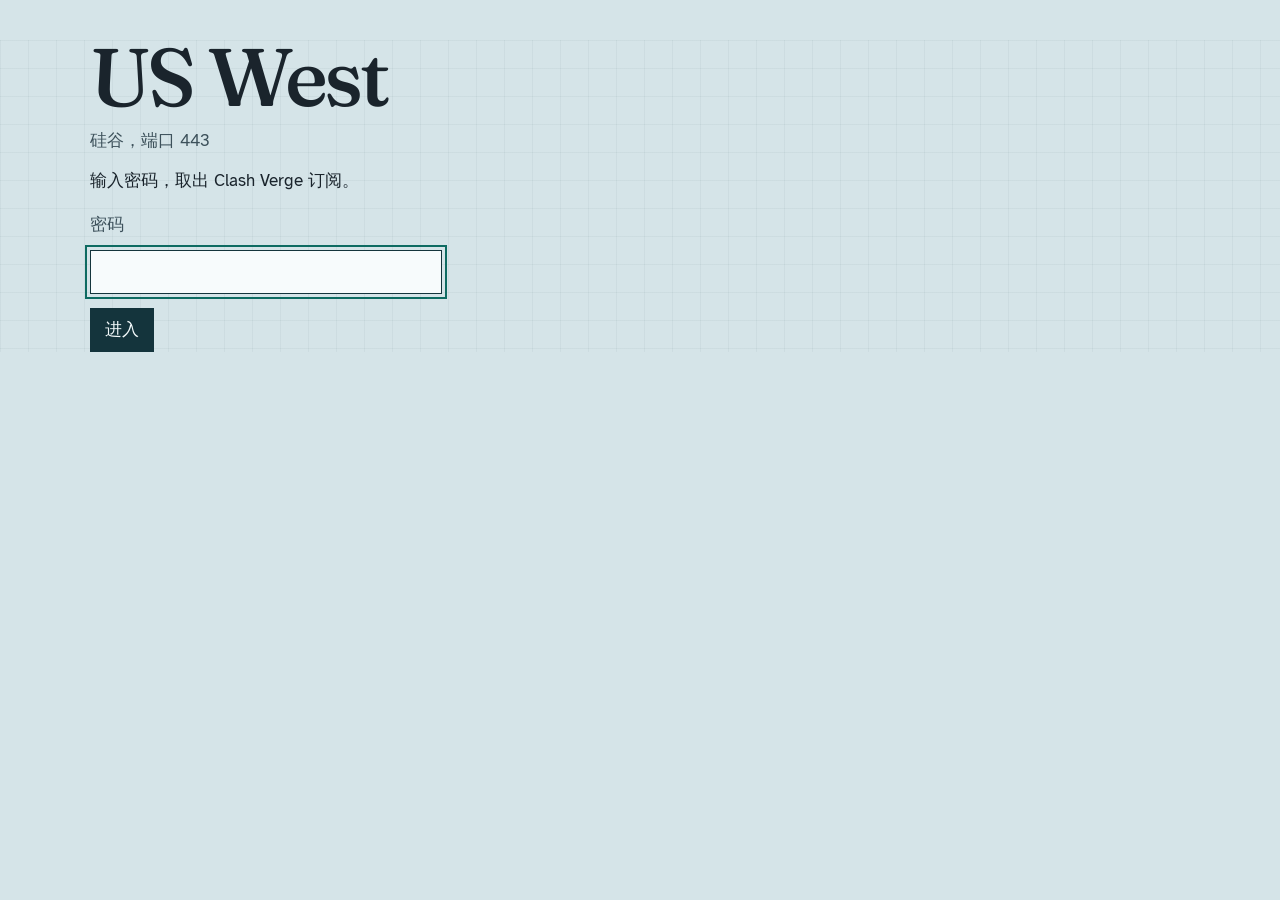
==== commit 361e69cb: "Add a Clash Verge subscription and tighten the US West page." ====
--- a/us-server/index.html
+++ b/us-server/index.html
@@ -10,8 +10,8 @@
 <body>
   <main>
     <h1>US West</h1>
-    <p class="where">硅谷</p>
-    <p class="where">端口 443</p>
+    <p class="where">硅谷，端口 443</p>
+    <p class="lead">输入密码，取出 Clash Verge 订阅。</p>
     <form class="unlock" id="unlock">
       <label for="pw">密码</label>
       <input id="pw" type="password" name="password" autocomplete="current-password" spellcheck="false" required autofocus>
@@ -23,7 +23,7 @@
     </noscript>
   </main>
   <script>
-    const PACK = {"iterations":600000,"salt":"pCmUWrWXtJbmqqN/yuUv1w==","iv":"QkrSQmq8iZrqnaGI","data":"JuMA24ScENTKir6l5or1qs+g3jpuTs+IRnpWOdCjatRoXgSW/9kGCZaFBjmEfb0V5PN239/[base64]/KTp82TdIPjj9Fyk7BB62MTciWyFrpfT873emlt/qeIYqT3MPz5HM42SEGhv2HT3BDV+peibBFrhdcFvvzfZaIKpCUC3vJU/5nUfbZVZYOF2SWm2KMYnWWO9Dj4o55GUVvTlK8O9W6xlZ0Jrv6Smg+DfuqEzojH5LpoSZsZpsviBCOckRMU1AYIDAB+p5dejIEZCexm2pIIkXh/KFXQdWMjsrf8D/Yt/olwp5EdYcqV4a0t0BwZqBeXufJtLe/S7yByvcQAGUKrRJfGKQ1cnOAf5bX9s5G7Y+koAp8HqqI6MCEVftjgsVNS5pCXcSRoGd/hMEztND0PaVZnAjkXzrGcA0KiDXH5ikzJbX2EeBccHXTWMqqDwO3nsK76PCdjb+6YZBbYOKsqdDmI3lz6VIa7eq+aOW230TRpl+cQu2TsFFsy9AXCUi/pB0tN38gmCF0qWhk+DhDf3fSDql4fQ+h5Tghvwfszlmi8BMg81r7LRzr+v72Cp7q3/3woA9925AFTp/d3sgKJwgSN+hIJs4VlCJ9Pq5nRMs6KbGBcpxnae1gUBCdIJvnWOmwkfIZZwn3DQbbdZpdGTdo9QvkZ5ghoq5kQMtpZitfYMSEjsyFA4qkz0vv761wsnGuPKBUtHzo3JgaGErMds/eSYTqmsx5dDR6DHSh7Kt86fzB5eStx4pMt5zIt9jxVfsy4CSDrO8fWqh7oa7ZbXwd+YM6vq/R8qbrhB0PybIluwPK8R2eWWzSPyEGhTCD2xy8Vb0naVxTg6MUTCWPK6iB7HA+P3krojl6JQjEgh95TCOQXUHXHEJwpwf7exTdrcjZn15sK/nnWM5g38DggUPZ2H/SgEeOrOmLsAOzj6e/W3Wc343mMV+ddyF8s7L1F6Ij+u30wCHgH0BhuK3zqX5CuN5K4A1cd5J+kSkQTt7C3eeedH81ueP1kny4f3kW+wET4VVek0lrtrfyziP87yRkWGHjl6yDcO+iJezLg9v/OlSN/eyfH0txTQPwtMEZkObkWQmsexbkexxjUgCfTP4ahmoAJA+hreYEjiFc9SavSnmZ5eYjqvE91dgFO2ELC4n353iQFr6bqIFU/SFkcApXXaA4zvK0UDlRuMC2cuhv1/fbiyiNM8/AvF2OjAuGAZm8z3bdbj+2wL0v6Zuh/JlpwKViNPoz3Pkl/ToGG9yIpZsB3mso7A5HyadyXUbJ6/9Sl//P7z7diQmCMrgLdY5TjS+shzvvN+pIxQpx17XgrkRehvSwrBMVa8gfQ5zASpbJji2u2hgAjsG7jfnEBij/HnWuBlr0GsemAUeex/W5WB3ZbLTsD36nLPuPIYBc4ttfWHi+R3B9ie6jgZBt9Bo86aSqX9L/IJv2R7Y40sOS3BWF2ica16zDRcHyE/wLfpw6U+uYPhbNE4KbrGujDfsdXbgECrsz23MeaFhzRAMmMY0jnRIGksX6BDRYS+8FCH1XAJzkbTJuNkqJzNrvmtx3iOvLVzipxdPPcyT/H1FyMzVkV0t5iUP0rg3vLDT9TBpbFS+TnjAgy5SdptFCT8KwuyrT6WG3bz3wP3q1A8A/BfzMKp76rISyOdVXN2qUniJm7ph55CDVwNcUtRU5oEbUBxyUFyHcXdQh01xauoh8KPBd3SwIKCwipSyIxR+CQzt5HfUTlgymARWlJQ6hWA7tcxAQxUDHFWH5XWpqUCu1eM/28QzVg3OApmRPJBdSUzdBrmxLMSxyCJjpTeknQHen0pN8eSm/VD/CSIdmMsIJbvCaipD2xi0AnegM+hl2K9DicnPjLyIDtVmFTG24E7Z0p+6hBTRBXPpZFbLdZc0X2ECWhii3mHUNHuFuN4qERGsW7TQT6wmVbkHm0TDwOLaaPUn+dASaAS5a243/Xhf/[base64]/9Izq6RMAz8T28bzMkkNWSbUrUhH8tKw3/pdUpQJkJFvwORjceBbHHAVaJaQCYiovA1XtOqqOCjpYW9iw5LpKWRLhZQp16oxV/0/Pu9EjiPGsRAU0VW4MDaNiuUDKk1QXbDYluKnCVKYEZrRzYjXdtxdN30hPbsDL99FMQQwICLSKCt6/6LRqE8Tv3jd3C1/KGO1QlBHfa2AK+zrvk5QVHBEWuE/GT07bMqwg7wql8pWIJkoAyi1GV+IlrC3TFi/LiyArosmrJL/[base64]/dZmmFeCYoZTnvRIQQCX4+NxapD2WciAPhi17K9MJznaFvxC8tFb2eJI0qV100UNX4EWbAUin924UnBTRpE1YQYXXJkqV0jy556vbvQTJYGI7Uboiy6SAVq1Y3vJrMdsdC4Htf+c4v/BrJhswvqRX8c7Kdd3LUIEO+9HU9d8kCF3QkRTvHDHlNF7RtmlSAkytyCYZQtTOviubl0YlczqPLuxKeCZhhRwbqFVXbm4sHBki15fXrFPt11YP3K+nCbKbZCliTC+fPd6HviAY2MxHfhZ034qFUdvH1888BjELQ6q4bFWaQN5edO0wKjG6FjWN+LPN/oh1jDPH/xBOlKqk0tuCBbaSOupmxmWrm7pbUQEhFJUO2fufT0qAr/rkKY3nCrCj9ZxHi+b2HWgaRRvv0cCpaVh3DHZnMR7nrm+aOGo4yvi64TQiuYi8yW/xL5bBVT0pHESO6u6Mjz6CCPdMREIMpFiR2TgSlBko4RvgqUyoVC6SrJogDAWEq/5buks8rUq3mO5ATrrLX3wZlBvkulKKJAdYSgVcvPJveeI6wNm4rsySJEudk1SLQzSAUI9UgifMXRzRa6KqT3zLh2Fpgj1SwLNKuDUO0Ux9a9ZWxgAWfSHp5/SljzXlJt6i6oPixZ5oimH0Zr+/OmYmw6oe0+K9QOXx79GB0fEvYYgKOz/gdU8KoCwm8/MLPf8QuOxCPF+YY8XY7Z/vbsl+qH5I4/M7Su0Mq0CxQWJ2yHRgFWqu0n+sh0oD4l+3fZ3oEw4bOSUH8kQYxM1bLvKXb+0JBWMV1iJVNmwGKBb1DmWG3lvUcd5WYTtSTV/On7hv8NXmmYHUg+3E3837AvUzVTy5TdsgVIZM7hTfGBlkKk1W6rOi2/UF13/8hYXdV7pEx6E+THRxLAQjIGDM0gJ7g8DWfuuoOnIoQKrlv/NqRVcmWN6akgDydTFTH31NzIe2P5/RO47aXCjCiFUtQQZp1acmCZhdPJzxKnyeiX4KzI9LLPs/kjFuwwMr8q1RcmvKA6oj/A1lHc6jR8EOrSuJt/gl4uFII+bEHNbnEkjvNDGWfwQIj0neicF9j56o1gAlLPHIDDh0fOA03Y+UJEOGf6Rndi4Bietzhs2of//i5s+ADyA1AKak2GVh20f8p3lS0PzMjSXFrZSnUuAdKzTBd4Da7mN7r5ZayvWkmmQ2jhAzH0Z7QIK2JYq9pA+nadbSAXCkOy1kwyX8td3rFn64aTuP0t8sjxrMAfFqLwCA70C9G2O9K8EsZdX7u/U+isbDmPDNIh0jaflINJW99GSot7fNjQEM6OPa4x2h32vTpNEAyD8lMh//xPDAGQ5lHqWWeX/HEf91EnieS/xzma1PHSNLk6hnDwH4nhV4uGJgJSO0zHg0nd4QBwYWi8MkLUzuSsGgZteWIa6NuFZ4nSjsyYs4r+A/gmt7rHo3o2HOGuDW2PsH15Ora8zaJJvfMFmfxqRl0pd/9fB2tJ9h6/2oiaGLiUBQJa+qm2IF2YW3YntWV/3I4tuDOo9KMGw4Cae1BGWgyK7UM9IhrnCDSGj2ZTNXnD3K2RNnMall4sX8g/H9F9mGiK4Xvs+iKYB0oK5mKbZ0LSDw0uzaJ+U/Hvqme3PYqXo6EI7wqtZiGfqUNH99XzjV42CqKvPBNefsbAAn5NHXwxBnodg5RX+r97oJ+sSA5xW3uKlM8TOD+huOI1lawheG6xCgty4cXcP3rMBvinYNsdWJ6zkhHUhz4g//EoBithTx9tAYLrKizhR9Q7DI5Kqn7NX+oQS5uI+Bazyj05a8NCNXFIGLwUiWbJr1Yg5iHnfxqrkoVXw2JqTsWExXkK1F7VqEjl+ztvZAI1WijagELcsxbKh6AxLML9m4lJuJ2HAhcp1f5mgPXqbJgSkG04xjVYDzFQL5A0HQvIFcKr4SlNt0cqDNxeraBVB9APtdZf8/Rn4Qzo+tUn082HqKzQPgV8+UXAfF+1s4CAbDlKV9bXGVzFahGMyVKWQTd/aX/TQsR/3K/0axl5OEWcAM6cYh9z9UIoCvOzmK74usaXyZc7EBBlsZFQVOi8d7vQEo13DHS368J47BJm1LiCIx9sJ4Xrynh37+/rPlOf6XJkyQu9xHuLCTIu1XYC+XFWxb4mpgSKMh2jUwVD8JK2If0JlWqYbQpk7+XxzNM8S80XvvVEhwjnYhHZc2aeIrMDTkV4w96blGZLfWf7NR/9c1qgogXOcEpqiG8uYaqpcXWe+tvIcA5wfwbPcsZ+E1/xbEavLRIDyqmTX036gbaPDjw5OVJtT8cTbR5TWfvQxrsxlGYQajIDOPphd/iJ3fyASta4p4pBWg0Tsh/xrVuq4mrjT11JTAXlivyMO3soVktknI07s7sctgcx/Q9l0yanPdztYOhPyVo2K60X840zhSeYLPaVXoXs7AgNWGYnL/oBhdk5vl8d2S90x6W4b4l2mV7u0ZK3KAnCyUSXcnM0n/jDVQaFpou4lgteGi7nTwTdGBV0XV43yUMD1VHIvmtXeM6ZRNSj9+RDh29Ceej9beeGKcSN4GSKGEVEPcTOJNiNCUALDY8IFT/NdULS7NkkAHFxx9j5rFA2aILD0UzC3eXxps0TGxjYqL7rGulUvJKAxfmH5FC12PTrmGuiZLn3GMT8ONjpcOr1BWQej0VZsDQ6WWfkASh6/tG8a/s30GniLBVc/di0tRb3KDpUb82raTSuaPBIlyZ0JEfc4kEAhOmNUXz+jvaAockWN8iXAc8H+MI5LY7Nrrcvk1HGxG74IzGXFW2Sa7CaXCUwGzGxUYA8M7pUv/VVS77hnBbLKVambKeLiqll2gxEAZIzCQ0BUpgHkQODj9Xg9XVkAsyPs5FWpehIZ+v9zMrnOckqQygoQvKUJ+nnuee2uQaBkwhfx/[base64]/rBCqeXFMO7CCY2C+/I1jRiK5p44GKRoKI7vXGECzneTasH3HqS2ghiTit9HewH7MlqcMp8y1zrdJd2PzqxSDd2sGOw7B7ueymnpY/jl4rDsCA24TQN+Q8hv7FH/8ACccVcSgMBV4v9M3YDReRNT6oYrAi5PFBwc/Mc1O/sE/H4hwjZYhPjeEXwVKSzKPE6QcbMcmTAq4GEFDFwN1/X5OT9tSIkUaSuxsqPgrWIVxrjNzaRjB99n/aMTftn6CUd7D0cgq9LyJ4QpoKfjXpxLx2otiBgVdvYfRuB0ODCN3FGhUIyoVGpE1lY4ZouuC2IaNuVD8HBzDoRpfeXflbaiDBbzAjMSt6ls/KO33eOy1BDGp/LECPg+RX7ik52Lx0b3jqMWoPp09HVi9eGdLzglpm+st3A3VSarnuZfBXeMXBRj2+7HsgISE1zeWgHuxenidTFICKgL7qjcw5qG/8l4Gu71STVShCl0m1HY90jRoCbBeMyia5pfFO8NYbPAJ+mu5V8Ew+5ISA5N5zfe0kJYryTuVxEGfH+nMKWHC6IP+xknqYkr8XYoxl/iJhL41MOiXBgCshLBWievWTNVAbWHhNzq8gXrzUcwN9JhHzmzvQM+S8X4tyRVlo+/a9hxQ12k+xREE7Qmh6BK3oKVgG8I8g/+dIcXAG1gP2CIpAcykfRBGuuWaVCvLj0rarqTQyu0IzlRWwThft2Mz7yjHWI+z8HL6dKCaOzmbqzvuTgMJaj0ZJBBaBsGuTdZQ4hpH7tPvNXUGbIwox5lBLqyAc0KIBn4AziqSZzI5l56cV+G211Pijpt5gV5g4ohjjzjltCxB3wEfBz+qF/EbQqEsnHaKypjzg7JrRFnMSRdrt8OrWDcHPGDm1b6bg0NnGQ1TUIv+SuiWcD4lFhDaQb9r5CdS/JNuE7WRfBvz0u7CNDRuZwXJzLdXyKVauHtLIGcmSbuGPwY1+4LsCquU9fPt+z6ljaNe6zf4Bnhk5a2C/IJOlDy7MzvC7XK6PKoQ1dhsKD6i0MwS2an+xo+Rgs1gSey2x5SCijz4yivwNN6UGIgy7qTjKl1KqMEMDDcdKl/FFEbSn3oioNv4wBkDq/BoSHAhnc3wYeROAB8Z245tJkW05FG5dmKWKSubW1YK5knaXC7NOM/1D4koTIqBlhm03PeWactxS8BwrZcKQ+omBXRTCyerOM6sWs8ahsvqJ+MTVPZ3Tykwgd0OwsREfizdk+gPmRS5ZOk6p1dzViqZSCT7uaR0XDb2epP8X64/F8mDDAQacHC+YtiknZlxL09KbVCdyDIlwSag6R8S+ExHYAMWITgV2YfVPnik61KDqGTQ7K2QsPpqKpYeoDU4RejRbuDZiEMh7wKuLU6Ynp/R9QEvKvTAqre+oo6xQ/GaCbi/CfCwdo06a8SYrVOiuuWYR53smpXeN1zfbgtionKZZpLTniveyuFnPadjZkNGactSAXjSVwmy1REWKvKPK9MxzyJI6hwPx4piwxKlaA/8XqPJ7aG/WrVdC5QnktZb/5oSDgOhGV5YFNitcPG44g/kbyaDJA8mS8FBbIVUutY+3b8+oFcf5LST6SRKKSKnnsxRoXl51aIbxWpas0JgLh56riz9LDur2lM4+PkAFd7D7wgKOlxblOedMgcg7Vm1So3XJ7wTn47dyEHcQHpIvdnkWSeXDuH4mAaNVXg+LF8ksOQ4fa/4EiN6jBf6AauKV2W/pUNyU/Tay7UUAVDlSnM1vrEiiMesX28E4JH9R3eSR9b2bvs46d7KWoHclL3Sl84JNyB4QcaXgwz/imJ6kWh+OafR1YCwmZZ0oQ+If3fBaGcnb1xcS5ORgskDmrHeGjpWyBF/+BTW2BOIH2QVmTGWd1lCi0nrxYWBNi+amQqeu9oe89mrk0CHWkrh1OyLhjqNUlTerkO8jRqwtvmTbbyPIz8/NiVjfDVaZzUXVxaKDO8hQvxRYDMZXr9E7ONQo6zZlhgNiSbacC5LFdr1ePhmZYX8LEPPD1m4CagFwSKcTeVSeLudXUkAJd4PBFJnuak3yXxGKl7QZ5o90sCMlo/s91SVPfOYS4C6EnpgBRpWycv+Rv1D1AC6jRlrdFKPnS+s01wneXVtXHL7KNGoMD9c3fwuMvUzJEY6rudGplFO8EauVfoSAaMXi3r9fnfsCanM1GnLYX8Cy5wHEmaOTeK0SUp1/BaYrhzpc4oI28qXeTbNtOmSmNpfRm8i1n3yzSx9DS7JR1aUjIJT6co0WwSdOvaa7dgpWs6wwtt9ekchL3RZc8g3e5PQT2m6pAZImXq6dqopWoh1f/3YNjxmSBTLBZyW5/+vMBIwkkRBQd16xD5rTdTawHP1v1twe8i31ktYi5jd8WUlH6HLAe4X80SfUplmZQtTmYc9XiPCLrlSgNqf8ls3rXnu6duVEIXmfVl3h9PgrQDLyiqvrK+tONhVp5iE9g7Ejj/L3Hg8rEN5HmXUpT16eMDgVe0zOyvITjjlFjXsOxoIsZEkFjlTEFVe/RS7mv9CSvTFX2K49JESzgBnWt2WuUHPchAlL+KFkhwCCp4q05wqfCUrY0rgP4n/EXLwZF6JUoGfnOzADE840jd/yFO4eHHOv8luXypYRe+F2apj+YhNlrYWVzZtIaSvrd2SBR/u/FqPKv9RDl8fN/L4RE+381HI5NwH3tJLRtA5CmTuvh8kPNk3W0vjbwXVL3C0vpCe+HpBu2iGSu8aamW/kUFT/RPgQOp/AJhwNW/60S4vnqj5y1S6TjDbREULB2giZoaIl2p2bBgCZCmKCo3YsXYWkSz0YyonVSKfPjU0OZTY5HePFXZ0t2WrndrjcBdRzbuQ7DWQG1NNZ0GpvhG8b9Fi0fu5ZNVhAy1l+z7XdqeHNv5YWZuLaZR/63lNdVoGxddNYssk+ZXanBpMfOmQCvCwCV2g3RmyDEKuEV1FD5yIUYrNskAb7D06FOpeYSsxPD7r5zFC/e6S6MOHCkCltll5Di5qOVViJUwuZLQYQuET0e9BkpOSzSXCFNdwQ5HMpVjnSumHruXXJtwjkF2AOL8dEu5RJplAojX35yC7gCH2kEQPMXa0asfbeVnr77KMkwUyF/D0wCa9hbysK77z0c5rddMAyBVkpYnmZ/Tq78sc3M+4a5VINrFf6/0hn2VHqI8aOo2+mvA/iPnLK4yEoF0mNAHGi1WHfKfvaZkI103481AVcYj4HzULMMEv6E3c+UpDrPTSA7gBiT0D2WDz4/5Pk8IauE0UnOYtsMMSGUVrVje2xJdCC6Pc9fwzrJ3Sv3EXg5YJJEdLofnUsE/e+1fBo/DY7g7Sq7yGvv0aC/SGhIkGV0WrAaixJkeA6+fNcMheLq+r6a433qKMVTG7sDr6YnVBzbdvgkQo98b017tcWqnVvemsrqGkm90NNq2j4dcfAkMM+xgqEUjl2tP+55f/5rsRCtu4NIXYTtLc3KC1AmzzwHC+LRSLpeabifXl3b2XhZZa5Ztv3W8DHDWGIDJ1MYRSmgq0g6hA9qJAZHMGlQZIMF4GMAKM7FlrzSx8j6a53Okm4xwgFTUKzYKcqXIb0+R/DCnHDcTZor+pzZ0d11iNum7fK6sUcEzr1dujkk0VCPIRzH3Ywp1cufMmALPa+ygy4K/3tBy+bNE3Ldj7B3sh0cFsinCp9QhpbXY74GPkn3O8P9cb+drDuyF5pJ+p2S1k4K30z9Kr1X9XyXKV8BOp9MjyDJa4rzQbNjA7p4CQez6hcWv8FJDW1KCMJ0Ai/mCX1vkFCQxOSMrcF4aj8nFxgOGrdgfu6V1s1Ub1yYp10tdCBnyi4AgJPtRX7hsTusF1RnfFhhLrgsqp+eyq4uq8CO/8d3a/aL3LnyWHjPk+8nWYC0/LULSHjWmGC7j2WjxugUtqSMD0bpaCbCIdBktXDR8zTt8PqW4fSw90kPAeGeKMNJG+EPxMN7dzDFs1UrivQN6gBlnY/2Sjt3I8o292nHWuYrS9r6B6K43RvtQAWfWscSjN1i+q6+QgFO83jMaFN4RENM0o1iX0bu3tKdnKwoWDNcDU21nqPA37QnepyPENV0Rrzk6cg6rhO8Of72adkDgOYSt6sNDLNJUiZKBh1EYOBVOeLG1anGnhm+MMZyDLHL7aemCrx3Yph55ihtzZSP1/Y1OcOeZsBhvJWVAp6AjesdxKoaMxV3Ud+tfmI2ZdjYQcfOVvHiBkTJrPkRSOxL8d5/apT3k1h5u3a2oFQFAeH55kTF28F/QC1U0Tb659+RLvF42YkInBtxboxBnvNqKzbT7LEtmyoq+ClEgBPXAUQlcA/eHJRra96oZHZ/9DLGZ4jGDuGE9AIals6/l9X1tM4AeqTlaIwa3yKuHFH9bc9xvurE1yAQ93DRFh0fKsMobrriai5R8Qls1IQ5yQoyFwNFE0DHI4HuU+VM66eGljEuGxMdo0Yu22FpcbcrCZm0TvQDnTjuoTiJbvDX95dIVCsoFHbZAoIr61rf+NHlv9WWWzWrs1FxcT7hdg3nTVgH8MYRqFiFJ1If2UzHeRb/U2hj5FS64nFnkSklnroqDuZ+btOO9Umz3g8l6IHdTXGmPnmvn4lNw2MYNygKlYZtimvrMb6pim5mRLg4VYBikK6meEyYv7N8nsI7cNsyHHOVNBF3JCbh0QE7dE1omMF8NNa39o4g9h2TTu8S8+o3Iqbi02/fI9vAUfNULf6M8o7YnkebnqgLXWqYqGl8g2bapuDnFmRjksmYm3wjqRU3uvOSm6FKp1loV7DbergN2zYxBEIJE/KhvWitVZd59EmPjO/M2WXYbsE9RH/RMd4KLiZUtmT2QOsmV7sPhkPKGJSs6DOOaKz05MuoEjf7cbWKBNrnBiL35ZJI2Ah34cI8wEKdDc7i4eroKla39r1OrQ0oizsOKXMVPDuf8AsVFnfAvXjxQaxf28DCHQw1p8VBa7KDZtsIDjW6HEHfBjzCY2dG3Qzn6AmNWT5dvYXs9HJmLSvtKKq+Xn/3mzKhXAr40MSjNgMST7s8nS/0GQ9PxofLJVSdCX0M+S+pFogKEFUfkCteki36CEOiuf4VhEq/aP4NaJrdR11nRqpjxY+K0JyGTGJM5+3EfefIl8zWDYEbLWK4YY19EPYijgx8d0pWYyYh96A5R8UJYoKeRp99wlQ6UFiGRVBGG6NYAzHNE650H5kQS3yuV3Jt/Avt7jJOdz6m4AamKXSr7enDY5MLOfDKOv1rDAUB8Iz7GeeOrWJNz8+Ficn5yTgWyHw6yF2rZP42pXijWmTKNNFzvZ2RzYoWpTPQhB4mBehQ2+Ytlz8+xnUMasmq5x108UjD8sEAKIAKxhnTwGcv63SogCecXrirTVhC/jEoYU8GHmxXw2ZYwg/dsPNy5SD4lHq6dOVH09/ch54caMABrKIE0VKIcIG5/6n77NBPzHl+JOXMCuqycQuIWEZrN5H6prj0M17KYAYUav9Q3jZrG1Q+jTiPfR3dIDXB/1IrAJzXMw13vY0jUDxKJjf0uuPvpMnASDa2dPojKr0vz5SRHk6hoqim2Ou+GiDX0/NEbwEqfs5Zkzew6KLd//sjJpQ6zmTIGGb7FR3azh9QKHsHjgKtngHcr19wfT7gVlhLt8lo8czLnoLjDN82SIcK4OGsTF4FENl9sQX788Y0UvQ2344aRm2UFP5cAh0oeY36UEizKF076wX02+gO7/xclNW1mwHxTyr+fP1HmcAMfCvXZuuDND9Y2THspuit/ekaHq24f+VZwROD3xCvAbQKVQJTwENPidCDVFVe/SuZxGI3bB+94XiSCc6pjkqALs+a533bQmE0SkASTSsG93/Bk+3Aswliy16O+5csdC0EVQq7/zVOzBmAueZWfg2NS4hu9507OW6f+nbO0SXp5ysZHQheQyIStRjk+gEcJD80kS+0TTt/21XrT/DyvEBkdo5X7Paw7jtxS9PU+t1iYZSyYvUdFQ9EQJYK8Vi1AydjlUYm/nWC3AKC2gHaR4rZ+Lf2or1dZvJh0OykMo4bRAh1yjwtWA5ITIYCOINsnYL2rVI7QYwtXxo0SSrXA+MZ53g9yBZlJJzVkObJXYQtw/3e+F96Vy82/ZNPDPS9TfdVQsAOg37QCbosfB0K3adg6ltxW5LfAOhBYbhskJZQQg2/OBbKIt4yjBhlvGj479HOWt3lbEd3N0Q2oMY/[base64]/cRq/EyL169iEoncSOL2qGTPVRAY6poa0kbXmbUWGeL7uqE9cxUyX+XbdKu8Zbl6s8ubwHcdnUYjHaPlxuioZwGm6ygNFSCoEH3pFZlDxazs+manlqMqm5OLXHXDIGbG4loG3nXxnVUrCl+/dIni3kxSn5C5PW6UtDKnvmZIH82HSRvfgPfNq4VX4QMF6XOY212y30CAdgJccUR1NkeUyFFDISBfDf95mwREGawnivIgIQYhMJ/N9tAJS8EnNUTty9F+Mj0ZMBTIyI8ETVDwb61ss+SLf0MpItbdOkEgYx6qNpyDUlWydMvCD1uJaQjGOVuzRQV6254qZZVZRql0BY+o5KRcOekhAuxb3qUlGRBBto09ta8s7y4e+mHm7AZyeR/0F9OT/RJ2aO2lLTDN2pvpwwiZwOzm683xprGqpFpHu4kSq+j8NeeKlGq0cQo7TO1j/BJptodpiiSUck3KMkJrcrasyhK1cNj3uyCjLmK9veyiVBj3w3qqGHarN3FqL1T6UQkR6UArz34HgXRoPTVqnfJY/KnYtkZJcCYMQsXA7dQfgf2DXxlrWW3BQcD6lrLE7Q/YK0hd328JF7u8AsYYjOTNmqY8CxI66xEamaImGT3Dpoqb/utzpHkFO/X3pC2NEpcLXLuAPIBsJZLG87AgEzdWaQzPHw30hTfXPxL2Y09H/b3PsnPQg4/d6i7PoTIEqa+IeACuaclzm2yDdMw+9w31MeWuV1ldm70J2nJDF90mJFef1J6Oee46Cpn5+uikiy3CjYoii1/E1kaAOqo4QiXXbthsJNcjVFy0plSEwANeMcoaVIzKK19xsjIjVE6vMmwtFQ3ehBZhGEH8TExBAzqTLLTNeB56/l2ne4sY35uwsmbSkVPFEb4xnS18J6lpEfexFuy6AzB21EmEUWeQpNMimO1nRfERrypdZxPiZP1G0YUe+W+ANL47woXyT3b51BGk3t/[base64]/j59ivk2qHDm3zqYmSb1t5GJwwQdmWPxYPZVCmri0ViNQVzaoWKfTZLsr1q/DRo8EpC9+jLOEBoSflm8z5Dq6FMryY+WSqVk9KuZuG5M5oozHt137j7rOJH50yhj0p/J1gMpNTzMjtT+sMMwaOQwG1e/BoInPCP5W4uZtwCF2Z0qVgrrpXRAHYojKyDs8YLhMSHWScetqFATOon/+d9bmaLwYC/3ZISiL6sFce/XB+U+lAGxH2UzNRxHXB67eJPDlL4pAR/mmqovCZmqVNFIrqW4JKpqWmEXVRhhX9+mPlHTjSCRV2+g+/aD54b3CY/xkLvxwNU6SgxmrwJLNCyBqp7w8Qsg4IYAehTJDcpbw0n0LeapDdkTr1TP+B5vPrDZ4gdRhMlXuF8upZlHAcKWh1AQJObAk+ndJOQYz3hRSr1m1Ri60LlQcNgb0OxK8Zb0gx9EtX1NyuAItPcVZfxu4NenpeunqLEy9DXjAuQyrsVUhDd/d9W17VfjtmeXo2gm3zC3xMkeKXiOd/of61tMp1CuEmyRmQ4GhTbU4VdxY8Z83/oXfckKV0B1pyKSkZ3on9HFscZ0GDlDxlixkxs7XI2t8Bf+zG6BI22MD3q2Z3+K3Mvolbn2mY/lEcEeuA/QpL0hgcyXyoS+mytEfQMASZb+CwLVYnTOxmo1f/s0L6O30kMGxVoVAxTkeHXwoAEruyYddMH1xvNQXpG8tk8Mk6yvV16miSw4Hh6MA+bpeF4g/9ucX4Hjnzng0Dn78+ZRDs9k7L2gfq964pi/sl2OoAWL/YXv6Qc4BQRqczm8CPWXLan6aadCr2JJmcRMUCx2GnY4egmH7gdavu9Eq9dpit9t7B9Wf82ki34aiW2mLp0xxbmSF2CQr1ts87VzlBY5MYJmP4uJ/dKLXXse8sg2SPp31pEzNcsSomoSDa5FPMuM6bU7IzuwBdaqJHT0LPqTEo2SuWnfh2p7KuOM0TnCFFAEB8KVA38/TUQh+WUqQetnmldEuDYxpof8aOZZnretCp3NBVVTuZtB4zGt7Z+EUjyUY+oLIxPxLwkRg/atjdnzGG3a2a0BGMUUBr1gvbNLFkQ/sjSWAJgZrgP4Y2UVHLV/7/3x1eoJIskn+5NVmWj8+rDIXiY7iA34eNvTr5QxpxoBz3infIaMvmb2eu0oUGGeNe03+qhXh6rvN28PidcxQ6+p6H+Dec0JmZOphrohd375qrq50rPkXGYOpCh/cWtuyVhfNrzvgxxB9iwaaMQsD7M2HVeeP/h0dbviLOfEkffY+y7tEpK3YHKPivkYDATKXX/t5+7Y9gFZt76/wikA2JxSF02xN7wHUfLFEQTIdr6esmsaEO02gutxHGaON/gXNM+6Ff2w7Gp83K2wdGWWnKM4yCZgshn+OnJ5suBHgUG7ccT4rKsOIv6Jsgy7/EE3f7ZR+p+fSVPMBStjSRGkIBAoJ5BiO1xo2DmWgtnQC2Ldgqi6mRaejhRZJQhouyhNK3ceVamy4u01HZ+vmx5lDDV7FsNTWoMx/7t0ie55odQ9RnOLAuG/hN9wqd5IYfn5SW0nZ+WbRsjipWU4n89NTSDSiMs5R+WEjztSFlCqCrwQqtaRwSUoeIa/FZc/qpgz+94LTJlQqn+yvc7aJCzinY/bOm+9kq10TCriBdlYiJz0/vAWrsKxCO0Dhhx0DW1v6GdV24akCcmxXApzcks8JuvsTCeQpKSlioU0xZtW9feDdqGL6dZgtJbyX0jCsAODZ8WSz5HGbgFGl/+ykQBn+QzxzVdZlVzc7n62up5Cb0Q4Y9W+JKeXSzHqt7leDNLWFdklwewToQzOe0gVILpdCwdf7/Ym4BcY0IxH8re9o8DAswtFCkRTBqBKtu0y4Fo/SiiWQI+NVSlhePtApi6feXJmY5r1AXmpK5Z7M/T6iNBjt1Pf2zYwYfMYq0bFqA2OMQGWUjXvvdZMs8+yuVnWga9HDvp3/JJ+XdDpvfEDvdMPXZKACpsL3cWl62fePkfnkufwHvpCmOl5DKs5MqFAdU9nlfmu/UZ7wVhejTxV8vEYmzWiaaIfTuzeYLjBGExB6xW0HJyqc2TYu8Z8ShczErbtCoRh5h4nMsPwLvM5kvbqbWQWcozK3BS0MMb1oi+7OsoDSEQ1exCddPLu7hlBAvlvUbQVBrhVALU1rNGlNgx5+av9kYR9m8riIUWcOk32jN5+JwCJmAbQ6ZMi/dCuPeiA9QashBiGrIVGNt+njUdC2NMIbDy0h8cE9VDO8NKN84/d827UvxY5FiYIVB5k9yQA6rrEwcwFWJ/1vjPPqaUgvd9r23WqCqO6v5vTfTILdmKJbrjP/LebdaaBpiiOcBqzPhQtA3Cnt5w/GY5qMkU7OvGVq/S3weS7f81J8gKEgTMwt6gjKYi92fVD4wbteP+dJT4bJikIAxeMi0rmqcevkd38+IVIb08fXmzxDtHJwv3uScgsYY2Si5izYLrU/1u4d6CuGJKwL0F9lHlZPNlHFS2Ut++sj1yZr5sIuEt9Q7kfGmxjT1w51erzRTIoF5PuvCR5+99Hvw7PzO7KUriH7Wu7POLNj5gW8M3/oMOMzWziE7OFtpY47qxfgjJ4CKZcnRar4ek5tabAiZ5C0F/ig4foxVkvcbbjilthDRmJmFchZR7P3IbfyGa7VkKNLo364l2r7d80AJcAn6FQThUeVx+d3KdFmFqcuf1n2RDufVX6w13eyeYdcoT//u+OBPfP+Ic9YzEFTTos9o6pFjYI4+P85794tXtGOsCwzetLAk8xO7YqG3ElrRr9dSggb29FLFr/QNIFQU7mgqfxwT5gqpV/1yFdiXzacz4ym7EwW/uYPO8K94puwXgibCkAkuP8Egi+uOky8dtwQVKAchUzeVgDzL6UQ1ZeMvW76xND8N65tcXdV1hNoA0Gs+SfmLo8Ec5OkISpRFouIm14ygrbD/A0qEqRSmGe6Grhj5woquLqRbGszjnFGFikBVUwn7hR+T0LbMX+sBRABLi7aG7QO+tJOOhCBb82Kq3UVSJYrw9gnVoLqRicHympd5He5gLhgZ0xLUlKYRNTDL+2l5kniCrJ6WxSDpdsdpa045dun5qRO/9YTjEFuMNsEDaJtB3frOtVOAh3974sXOJhHecLlB0yR1orbCq+JH2LYFomGZqv65t7HUCRJCkPDPAxZquP9WECj7DYdE/PI8cBviz/lDTNhbhI+p3AmAh4N+uCP0lkGCIFN7fHG29Hk7Y6P6GWgSMfAVUhWujtcXMWi+whOcv6krWPGcyYr3VzH/Ymdw7FSDtPuvq/tG98w7fOPGCqLsNj+f/MIgKhRlKT2Aqpns7mP60bndbDtJZBEg9VZ9o8TeJ6cyJpm4UjBL8kDbUZ2gogviHBJ1pIl8lUO6XLDOzMUB6QtFheDPprlfFZ8DcxRJICxAjIh10NPJUFmG6VkGtHHs1k2rbYIPwD+k4YNP3i/PTXBUvn5HA78aetUiXWP+c6UfbDecbxVjjR0U/8AiTcaPcP2SLtcUcqkRDKxOsvSUjmo7SMcCtG+5GeOxiuKQF23/rk/uim7w+hlZo4Of5wIWcGOkHVJvK0q+uV8r4BDYDIptzzJEzgvx2DP/bNfNa0ynZRWesKKiMuLgOjrqMlSIeSjrkK0AkdN2tOLHQvdNPuQNBlo/PETlhHwi4ycKYBCNOCop8WLUQ8wWAQnpK0QXNjXV6Old/vlIEunhYEgoSVfCFfUbOe9lzVIcKVu39DzsM8QNdTvusWJ75PwGi7ucj4CDyRx1+UrPEGpy2W9puCJXoVwWFxiHTTclwsC/hf7qCVwkyl28PcBKfAyR8DkL1GtgYFYuY3jPXMdhE5LiHo0chZ6xU3ZZSpK5v9lq9+Dsu8+aotIK++mOuYNP1mcw33BqTsLTzLHfxqDj9FFAY39yB7sTeDwccYmTVDBiae6cD1mLE5sBvBpUqpE2l9Q/[base64]/yVaTlp41Pgsxk/NH05H2VQ9vnvWfuNaZrdlg5fAKgrpnXRk3naNR5tjBbUaxzKawdaNTk6efVlwRf4CxOjIs//v8DdrQyqFyDOSzdOi+OV7pYdt3zGbhwFqbc6zp12NxeWfRaPdnHDTGB12yFXXrq8FWYeB/whKPZwxkB8zpFqVKEypUURXdOS9Zg+ZkxlSPWZ/hyN394Pi+wwiSGhaMIATS3CfrAWoqwE5+becTm1AAo5bIgj7+PM+OfSo8TQGd5tvLbnjSrd8EPMp9YiiX5DsPYyvvUFGyyeh94J46lv6EfXDj/gixK/WAdPEAXVWLdPgPxFtGd9rlG9mAjGJciZnhlX8AqiRqfc7kDNag+PseQ9cZ0gym2rYw5X/noaLCtu46X43kkqtcjX4ySNZMvysvTWXPoiQ1XYKkqTat5WgolbKjf10Bf0hP8YGhuVRUQVKipZWkBtKfGYBSzseoJLP3sjIg5rzLJLv72YsqdBbuTO5aDtV7t7SBTHDDeOH/rRq29kHWgAm7vRf/0Tmhri7tJldpA2m2KZu31XE7Oljso0G/5acY0xQKvHJSWZVrpUVtQ2EZu80hHxWq3f1xJTRD/cCmwA3sxdNh6rGjLU05lAKdVDlI7g6alU6Sv+yw9SsHbilaYeCRbvKxONpoIr/EzZ9Q8SqdT4BVjsmgerYc/kOyKXkV5nOxfSKInD6Fh/EtywNx2Vwndl8eEUR5RDCuB4GubvbbZPkF27QfucTkr8jhw7fvkAWRHwasC9Z0AOqV4nT1Buo5fnFDBHq5gQ6T2PfcabJb99D1jTVty7U4yuESPTEY063q9JpbFFNH4yyDxXe62qP86ZJzppXtJp/SLMSdP417BGwOy89i6WOfTHmuCqxpMATOFGwUbYRWVY6RMp7C3plfZnd7vYzb67nU/9LmVvoxNFcF03LwxzKzArnnksg0HJJDFEA3kPRt+1szki/IJ5xHohgLM3Yw55x0IjsFxipiYSdUrsTeCKzrA6pjum0N+UMhqncrzPSkPVXy5W7iepdURVum0r9jUT02I51I8gcdjAw99aJ4bTglbICfyFgzf4AaV+sROAhW3oh66hRVALWHhUIwK0NJbgE8vsZYPRcTpmy7FQJXpCRdJ5GqrP47e48peh1pXkKYGUSY/a7elIqIjgkUpOwkji+WbL0u7N2Nc5CAK9xdtTzrMbKhvApfv0bmEIgvKMm78cadU9xBbcSLuQSOi38UcR8bxrFJP6dOnpmf94eWX/F5wHqirKznpPJeREMTBckUpjkP+lQZLjExg+cWGyqqeEyPTYD/xrIuPV1bT9dG/FFsFMEJDIVWGaEFv5Za2gUi8IFUQ+MZzdK/ZIu1jDZqaDolLOHQ0qspiR3WnGgnV+V1M79S+yUBnv2ft7F9JG39fDXjFjv7CVSBJkTyix6Zqpfjyq01C0GMwfbAA6S5/FPJ7sqkmenklSh+XXRFJhQ98cYTXcdg8uabyR8l4zJiUY56cfNdW5Rks7NApHCvXkWEuZggzUXMWdIIUKjqBYSlhjCKWvUnK2yu1youwPGgFy8IAp1JpgsxP+FroUFfO+4yVqMiZE/me49wGw4GtApkhSxucvPLek0qVdCel8T4B7P/usZ7zYMcQIK/WEVRtQH7L5hq7zUytiDt4xbmyFg83sjd3BCaHUQSnybT/bVvKIj4ITOHkctBz8oE3fG/brT28S/ykNw1I9dBr6Eth/RHQSkNYithhGd7cs7CZ1+izfTv5dF0/c3GFz0G0U9OdDvLTt9dENrMSvqZtIgfyoLczLdtKfIbS/geFsu8WS6mgwpWjQmkhJA5g2cuCRhTDglPtJX2YM1pVkLBfQJhkwv+nPeXbjIDeNgKodl69RGwvEw9Vkuz5DC8/ZrnNXF5wqG48Xe8GIDVOiiGAUFCTTHK3JSKCuiJHPl6sZ7/[base64]/2GETb6KfYY0f9BXOTOuf7hvmf//lgaDbyrzKABfOcCVKc/oWNzWOPRqT74qB7el8/E+6z6f5zNvEY2wOEYcD82n1mnk9R20YTWXJs1DKbmlv0NbackEIfNWUlquNblow9U16cELZiUA10Qp40wiUtblviAl6CE2Wf9PbN4Cz710Bg85G+I4JnAI7YYZL8QnnTiob5+G8OaiEXnea5xP7ooXdtH5YEUcFIbPq+fMeRWVNHQh2gJzL3eflzr39dAEpWCT/Gx7fVBbXhdhcX3vd4DdvfBLHXVVFCO9nLOveLNaXX7BWvArekLz6pyqtZw6XwyFG5esor3YM5xle16+SJZ26znOLg+Ppzf4iRJiAf4XH8e/ks2Y4PdYfPM0OdV9gOEY1TdJQaiiR58tGC7RjD7oRoJTrcaF7C4vwenpk2z1mjlCR4L8y1PwIGORMM3ah9UbSRLO5sHQNoFJ5bbmMenk/CqROfT8cNwOAWrvgy1vhJrDgreYhZ0Njew4ONVdo9s4z92Eoig6ee8U19kU8IwFtIt7T6rhjCPw="};
+    const PACK = {"iterations":600000,"salt":"LtIIXhQiwmtjnxH1/g6lfw==","iv":"NcNL+Y4EAWgEzOTZ","data":"zSV/B73vVa4Hmc+ZWiQFeUcaNfWPMCh8rqVaB7iaT8+WDeqIHzW/LPqjFfN1KtpgmZxX3U4126ol994RPOjVdx20zWk8nluNibS/[base64]/TAipiRRVyFEH5Fa5Gw8r+3yHwqKn4+NoGaubctyA5WLARf8qpdRhWv7ox2WIZ3P2w87OxbWXRapxB17ebadderfHrxXyxYVWr0DaGefCpi4JfZv46srjGdUv9m0ixPYP8LQHI4jy/N3QPs08j1qLml6q9E3NMsysrBH/jrcKnLe+YZtmizmXNFx0QXqoTcBz1V6jWZxwWMpeuZsuCjbQ3tzVd2cjME3W31zUTHT6hLrA1/SgWpC7yXnGg6nOjrJ7+srorz3vke1jV9ufMIqK/VCeNyxsUp3ytvcSNy2fuqI8J9YGOKe/P1E2XZjYTy7GMv5PfQ04EQJLxr8vQOQy+2KXt8bSjzHszdbDa/6kxLB1Pvv3lEoZsQGb7LGVXuYebWAg0dGmM0NZ9y9YXuYBmLPfTzKA0cEAAEKlXVUAjpB+jgspy33PhxaIDKOCxSQCm1hyGL3y4Vci+ZbGcz3t5Iw1+jweQV9NIkX6f+GAx57DFKd+7sbcjAUad8v8IiJR02z3IE/4mpMY/o+9Z3eibcAmTtl2zceHDFFLa6Azi8E1xX5WhBwIsfc0I6cKn7jpIaYJ5n/QhhUWxlU2G1TOOyUfP5skfVtBtm2oWiqbEBKY6G1XEeeDvRup5f6D9FM029uVFiJcO6GSbO8fgV64FUTvgWw8mJcSujX6rcoKbjdWTakJMWW7NYzFa+YdYs5DEDqbwDQV4FkE0N2DzvZvf0tr0zmc6Z0G5EQGX3T0no46eJqiu4TKjEc1o8uY0jZ4B/nRJMbItZeN7Y/Aofogv1WmpNWpMYYIN1rCfJMJdzALDf210BiXCNAvY2Uzr+E48CSBUHz9JL0kypf10NsiyQwULRF+yib35ygOcjX7zBRzE8+E44YwTwxlir5e5/T6pKfYscfMYtGfmS0YrkNhWEh4k8dDy9Oaq7FRblPz6jNlnXsj4dRjqrByAwMFUJuF9afEXYakhOCmc/MH9su5P5PxOUOFeMziacdcxQh2Umo7xyfFjn2VuFZs01PJqnOSoVHZRxC6QHW+kRIbUf9uRiN/hZoaV1qIEjXaj50BKYejOPRC+tFmqOPJEMMf8J7VXhUGgaO1z6XR4Gfgum36VIKNVcPS7dPTFgTDp4mRS+4q8jtbAnwhAcj5fWX7HzSzEPWl1PJ5xlVHNpa7fFkcrwXRfSnrGsndPjzSRBC2bORm57D4xd/iRakR0bvOSaBRH0qB06cmCrElKPKi0lbVMfqmSc4KcaQJ22KiSzB8u0JSAypPscYFTckwvDSYoOfoVonEeSq4Qh4Lzl9rSPf3kZQoOr2rUngJkQkLNMkMEmiQMFRzPIqUiOyqTr/Q1wcDykhCE0EJRClEkl7Qg+UL+m60Ixw94Qse+xxEfXGBfhVU/G1WB9FgzEkqyx4XPTdE1XQD99c/gpeIYVXt9TPLdTu1gY3X4iQXubU2kSjBJ9KVaKQEDRHndCruDR/ULT9sKO/[base64]/jGMURIumCRe9AX8314ynGbCzvOxg4S2dLRxuyJ5TX7RIrYNVUtkEWB5h4iEEi0p9RdZgkUVGK7K/qz1Zjf02Iww9jCRO/4KKa6y9BN/kMaEZZUcCCXLAFE9/77xfFaWdwG1k8+8/fPlA3byW619HkUfWycVuYAG0I3NnTjWQZXI1saRTu2s51FsR+5e2IXD8j+SeC64ONAtYCklldV/TDZzSjrbizeJFDu04R5thu9vjLxGfVQp/Wvd7diUJWWP45lNF/5mQqyJPwZVZ9aBO2eYVHzA6rznUnWu3twZ6e2LRLnTFhpfJw46DCmuYfnG01beXDnP4ceFQ1o6H4VDLKEDVeSEyN6QQJ4DTyAeAsjV9LtPbC71v2brza5sAmyvmpMI+mzytXF/tMZuoXNDyvLoEe6Yca/[base64]/e4FBtWsr5i1mJPOfqZcwz8YB7AuMVZIV1CVexriRsqPvl0ji5HDHU+gthekbvheUzYO9M3iUNPtpDS8wkuRfD5IFp6U2LNyCkIc6rlRGaCH2hkNVpwo5HI2KqDgFOG4XhijLZqMYsTuFno/[base64]/3+iBMUsUNMwKdtyycwSLT6TCtyBuRRulgYkzH4dVaEkcsGSeDwYeaBQ4DWx43rVvJDOVBcs2zhfBp6qDLHIoAJl6NBt2PYHPyWSDWZ8PEWQzzVdXZpQ06rq2Ou5D3oT6380CjXlI5tL/r4dYDnKxSkE6uLYKG5vSCNsvgnrQWi+9GJ/UbDPp9utO38xf0rQeMH/e+YlaDleJsP3n5jAdSTsEt1kkiRuKgtP1yL3cDed9fxyW4FdcymVNrkGWjMJ5Jv5KN8OfqgUzFQuzscj7a4Q8Mu8Ip5yntxSdzuOi5ISrjzrPWKVTKIDqg6k8cIukTxBx/uayon4ZJV7S08Vw/3B14UBn1Hai3If87JxWyVwcLt7wM/h68dlhIHoQMDuXWNCdpBwhNyGnA0vF8ODp6gLB4Fo6APZPvr8FgP6evjizbmWpqRCRPf1Z4Nfa60hL4RoO8zSbnHAusGCgxBnKU+zdAr5rlBPA636zsCX1/DnLCrNBw5l8mvbGtMnruzMgm6YlW8DE2T5SVI8WV+3wxUSiMzQ/Ace2zbmmatTt27rg8c/4cDzqLBjvv+rG9LjcRjJcRbiv0Xh9ihx3f6evVmFP1y7LOX7qOM+WO+cen2VGCHvfNfCe/J3LUD/QJAmuKXt0o5r1sLpv0Z3WrsQfbiKghnjL+vdTir4jxV5R34gSXn+V4UGzkJ+CTNJSwLWCC5m+jyjoYjOoX3AZVhFlfp1GS+9g51HSty+Bz2IjUU+pNf69AlpYz0varjLBCio9E9FV6PWSMOtP9eCKs4nBI89/JK/uGcBFdDL6mHvfP4gNBWp9MrWp+b2ks/7idFAUoxw+4QIqPrIzwFGHd3onm/yBrThU3ZvbTPWeCDXlGDMkamY5GB/H5n8vHNDHfK74uEfRyTR2XoBIyuG3qt/tXuBbnfd7ck7/xE/qkdmZfWsMnokVTPwmuAQM0twxU9eYBaZJg1qNemIRNl9Q8aNelf++SoRr0bM+rMzoq530aVcmOEN7Y6fC+y3TRTnk/Y7khdXKZ7IJAVR8aYyva2WyCiJvu54BILG1z2CDOjJQODaDL6KVWlQpr4yijKy7YjA3vftZKdKYhC7zf8QP5sIljEcSq66R5YUlgKt3UM5ko3TBJeLUaqJcIj+GF1u78rYCY4eI/AijM/qjk+eL6O1pF0qs61yTG6ajoKIQEHeVKM33G7N4a/2zpP8QeF4rtxjpcOkWsmEQqtPXyQhANxHC72ZwuaFZCF1SqWk22podhfCgIa/FQjUlsMWQ15B5MCvwSrdEEOelbeVaAk8jVk2hh9TeAkUu5pzF0IJl1YImdM8omeEzUrVsqrPXa3qnOrM+97uAVjPJmDrO1hC7pGOLKGh7/w1pVACF3b0/wDOSbBef5okR07hUFKi8pNfXLyVXjv5PstwWJf0vKOvAHIe9tMX6HUmMVqzlHdLSTftqsWi0JZRKgL50i2SJ50VptRK77NXO1mkJGn0bjNLaulDxG/qPaRdXuwhCqfO9Y7IBiHOp5OkRtve0OQ0L1lsp+j0+F1gv58S4hcDsj19dJowT615+g4WP3DrEye5CJHDqM/FCk8l+e4NqBD/AC6CzA4r2ZlAVQKqq30ts/uJ2qaft9KGDeDYRMV6ZDbfixZd5R9kSdLLfmqiUhT6HbB1xD+VlCZYngZFmsG40hSkLZ9X2sh8G+1r6qzrz4V+6HWKlJRT0V6kLX1pz8lir4FpjeylaT5GbGRoFTAD4IcwzEp5QIBCz4AN6N79vUYYXHdT110RGf8+SPOhzG2KALlIWquPiL5+lcHvNfQ4Td/X+7dQQaCwwcQP3pPKm0m1gPIlhPToHMT9yvzDj+0ats9PNZhjalB84UwSiKTKoQhynfbQabT1YSKgQc//O9fnvh+yr6bH3JFhkMDa+M7M0NWuHBuGJs+P3YpifmwATv4lT0oCVrEjEMU8XHK4VMbJ2dLZDM55RU+u0CQ6/FXlmVbGgRllRP6T1pRy2fkW+dfEzvRxSVBa0/TX1+ZKvyXPaM1L/Mnjvt9cvOYQErPY39TsbBuYGG5Y9SdikMqroYU+IY3VUmqEQjcAcSgtWOCQlBrXQ9p2JCtxkrodUw6V1nDvEBVJccXOKqvbG1YYbUhBRE0fgJLju+Qh9sbjoB34z1X5SRfdIUt/2uDXBi30O02DVTIDUc+TBOulXEDIX6Vq1YFBWH1F6RjaWlBK2LHB3ijjkxLG/mhOr+Z9S60mqi277jEfNnduV9YAa2eEPe834V3OLdC1L73XzfhFD60qcQzsWG/0Gim1E22IsA81jBGdLIZXcrWm5t0hdPyi1rqGgtQyoYj3xK1DGpevMqKnhdWBOJiU4jwOguLlV4QGFKDwgSjywl5hM6UE4soGNPXps3d9sLbTmtpB5GnpYVCfLngMYrKjMh4TFRK5/[base64]/QAsM/H/oVMt8mSpkbDnXuyJ0asR/iL8vAll8tkhdSnTPCCj897xMDqo0FB0xASLFkE2aFTu7kUx50z4rNYs19Sb7k4gbPM0sJ/Fdoh2XjpLRL0zU+uEOn3973h2m7AGDf8S/6tO6lzDAvmcPDp3K1P2rApcH5Us8brorqYBbZi1Kgc/MJ/0X+bpw+ETZXFX2nqCVuzym6pm047n521iTibfGv+h1vtol/nf2H+kDVM+NyNNGQSxu/+xEIgMYyuDuywFh/8c+0HWKtRTENUdbfg0WBgC3kTwrVhFl7boidvALGDtnnhMFsro//LM1Tr0rmIGnMMSns+Wedanc18t7UNPjT3PCigQxAvVizwAmY+luKgkRgUNKVWZgSQhi4sMzX8or3vmMx7noe5QjIJySEfq0I5Do8aaBRy//NC4iMXkhMwJq0VLoEBOBPR7tcY96/NhzrxwaRvl8kbeJBqP8RHL3QzibWTJNv81dASmQL9kueEAxZzu3YTs3TeLNvYrJyBMSMJxHD0gDBdTlufjloDNvlYZ5DeMDN/AmUrBJummQ5epHMvvvi5lp+Ez2nuVqwwoUoHWxmoCsHBDb5Tg4F9+aFYLfhUktVwT0sE8Dahb3xiZdpBAmfTDkH9mCSb42Id988/6R88FoQRmYDxFOZ3XyQLFMFEEiPoZv4BfAmzFvLqWIx4izg+Z97YY3NtJNPudIaPwuogF3QmQJIGa+KZoJshz+v2K6QqvwPwrhIAJOW5xvB7rm6CL8d2hQ/9i7mBC+B3LL6PtVjwYUGwCmPFt5VzEqSKgr6FaPRlMHzLc24BUAlTHLmixViaO2shABHYlqpEBMzoKFRLCVBs84QJgp/aUE4hfpBWHItjD4hdh6xJZNpKY7KFjHj9u2REEjWTTCSbGW095sJ/[base64]/7CXeNpNRuW9hAMp7Zv1cyKFowk8JZvt7HLUh6hm5jyQiMCOad9k5m/8E2xyXWnmly0ja7VFoHtDqqb434wrp9wrtuSO27dAf23HZ+za9z4/f51ULMuzIcgX9LGcctN/SNFepvk7qeNjpWJg31sNzB3jTNjzvjVgJ07sUZOa6r0m3m+FiGwp5aVMsZHYbsyxfEtudPFWF41/TJLnjDDyFpAxzkLyOWL5ma0GrN2TcLJfYYclR3npSfDN3tNn4BiDf316CZTGHBaK2pfU7okHy+IgUNbvi/iUlxqTzXIE+lvgQ3Vo5eWTtz3vERN2XpJUcQWj3irYSJulriW1MFSUjSZozwbAVOLVdYJs3lOH/LInrdNBna8L+KaGp/DEpSSkAOwQgXdE7dx11UYXWnDEDr/ux/dEgnle1pg4uN3nHxygh8NjigH53fcJYDZp9YO3HQE3e7r//nxVyG3iSscgnmSwF9S7qdOwCDcuOvJdYJIswXH/O7YpY94S3zo+sEU/RJ4usUF6nffdA62V1VuqeHDNgNVVK1DM/aRYUcI9OwIVcx2NFqg85Qrm+3yP8bDO9oGwwF1vlBK6n8fFwSFW/lDPTRB8ildBVOvPcKTXrF+UAPJED6LfA33kWvfPOApND64hYiNrxDNXbGETrz8TqdKoReLo6AnfU9wf9Huh/HCUaSzDmFpQDskOWguqfVzyK2W3aw3mWInQ+6V1yxZGyXs25YxjqWMlC9U8KNn8Xr0fy/9VkBIF2w9gvgKl5ZnYx6jU4mZVHzaPK++K0pGHvIY+8A/QSuRkj95JnFwX6/V0va5KOeF4D9S/K15+mLuHqMTPIkcXADeXyoBBj4VE5M+LrgJCe8pvRVFy/b29khjErHCYDxAXJU6pWuBmzFFDKRRNZGcDWXht/4As+mQYj0oVncTf7oS2uZMw8qZTgkLlNRCc+CXZo8tkmQJObl/hG+DaAi5do2Kf7nNagRRnGX08ZMD5Z3diN8QggTLcgU38itp8zNo9ZdEwe60m6WdzWdVt/tMnQosNMRPavqNzvPVhHvDJK4G1cskJXmGQ6+RbDci+qSmhMREdvzxUtJNI5dN1EtvjZcerNDICDiz3osLVd1XNOfRSfsoVWFFe/8gx09M+slQtat3/uXvBHJszSD9yyNyNGXzjwdS3U0gyUKbkF60BjM0UAwS/FvDqApoUVPeYFUW47WotdaNMxZArsLCyt5eOouCxPQ6AHTlPmiYU1AY3pYgYnulykuMnvIlhQfb5ZUy/[base64]/NQpcz0Ea965+tdRLFdpCkhLDvbJ368RIw6nFceUt+j7/BxUcLCObzD1lq5LcHbMimfmRliu0x/p3UW61C3WfQNL8zjcaixHy0Sztm9l+hSC/nzP2XFa6zxU8VJ3XU18uXag8jmqTC04b/5RPkIUlL8++Ebd5O4dXE6+1qYB7zkh3FmZOA5ZQfCIspk7cM9dVmyaDnB89vD12FbKbi8xyVNMiJXi+RxHeGGOpVhmehwNZKXbS4cepp7xzXTETd2l5HOt+7Hlko3hCgb0Wq560HHxepxz/kf/os8Mc+kLgO/CbuMRyn2/cn1LMyUIHhtbGm3RgheYPRnyIgQEQ8vJT/qrMkgWVAED1MwxGG5dVn990shKwGUSzn3s20xuZoCd9sZzHLeafhovV6LBDQs0aWRm4G1WxAL/gt+VuSQxt5TvGDN3m8y+iWdTCqbhd6AcQD0hAusQzaiNfYFNuZqMdMQnyCX+9lNT4ydD/Gz+BsjYI361/LUJ7Eq52NsCOHXV2R0rs46x861R29HV7pYgOc+nLBWxa3corq/XlcBPOHVh5v4AEEaHKwa2OFhfIOwSL+qDepi486nPC2etGPS6j9caVxPOLZxc1ckAiEqD4cpvq9XK+/IG3iruPKfQz2wU5DV83XzBbduHgzJnznwhRo/UOlP3H9krTICNjvE9Ywm6zIz18uYnyg//vv+kdyZCoAUJUIYpzSBysPdMVRPn/gRtUjSt2t5VfgSMiPBM3WY0eajzhjGPqRPBBrEbesawYzIIImiDeH06CL0jk3os6Zrza+X3oaKzzDKfyvxu2oyAWbxFIahkMuBg9mQFTT64Ef3N0L4ZLERpzpKXwokjpHPRNAHGyZumK1E23vl6ORkzNsj2748tnv/jr6z3fmIK7ernKFBUIun24un7QJ0WFzkmiBHyIH40m3/34wJztSkhG9ul31BEgY6JDvx/SEaWNw+UOQpknhKroRLA6oSyiefU9WzTLvIMixEi+gOXX0zRbJnKfupfT7WTELQ9gAxuXKEtmLpqXZszpKq3y1fCq4CcL43tvuTww97wzmRti/rmyqpHcXnKFEgRAfkss1QOwKUpsVhLX05NBeVHbtdSJCrniEzJfPZyVy3fL8b3xiRqhKcqsQQh78019cNumPArsfuziV8YEfCTC7v6lJFTYRyfICsZjQ45i6WK/riV102Kd3O/Mszq4ZYVSY8EDZRGBSZVFmfXxzWz3KL+L1aJ+nuDShZdT2rJCwzeUALrIAEJCwQdEnB5NOqgkpaJvX1UPpe1EygWDAAUghzOe4C3yyN3hXw7hPPiDfz6pxsH429bAjx9z0tQ3x7g4TFzrGAdfYRCmnffEeX8LC0yTARmHIujrrhvVY4HigzZrIzafGl/D6/6Wrzf864sKE8/Wdej61/fC/sCQ5PFnr9rR8+H75fYfHv5p7LhDP7DnJYOBq1WGhmnjjHgo7uQdDnvaPIYW94P7y7gsDxq4MmeeyPUZbkI3Bh+ogjSdskVvFb6Gr9BDD0F2YrK3RtFVJcb9BNMopuuD/ZPBI8W5WXo6HGoI9iUqelXqL0ZyJjLvKO5aS22AYkBdejtyyMLxdX1J8h8VMdr2m6mULw+fsrl0lT6CkysUzt/xoWiOQhW881SgMjh+YWcbqG9PWmB0lcdqS9MP2XfsiNyMDNjhlMv3IhYembUpvxsNhux6js/hpV3YZQGFOhNmQ6LL/HogzvXFAwkJ5nys3tHhKZoGqDG01abvvRZ8GKxLc8LXDGTeF5RAg45odskTlXNMeSb5hMcBAH/UUHHbnyzq1snMZfPfFcppwEyX1oWHmQhDuwGUve/i0a/LFVw8XlU9ywE7OP6dDV8TTQbrhKVIJ2KbKys5MHZ3vnZncEqLmg6Y8mGkUfeEPb3dgTri4wJoTdF7AIuBDCBWTOuyZZpRSsCwxIezdhCrmgKnc4gc5Qkmmib2iINCzeNsHoVHTl5tgMbaY/WTP5NZCBr1z5RdsPRKl5HWQdzuXc8Jh/IBUDFmLusPvs/f6Fo5+cP8VOSy1WyV/4oyrd/Ibb87NuSoA8YQlyfiZkv/h5nw8no3Gs/fkeLep8weXt8ZlHE1tFWMJw8UxNEEcpOtDAneBXaaZW4/XcXYjNxiSTmOFbdbvgnTg/VdwltfM8wlsAe8x+4W7xgveiRG3dZ8PZK1dSx2PbFB3JVaOdZT53N7bCETh439PGtJu+5GDVc+S3svy6SgrF99bQR+W04VKe8a4Gf7Hdq4v0DFZC3vxe0zx3Kaq3XWr1qOXXVKQZw+jyn6vMiRdzZ7WuSS1qgDQaE5yIM6+UyzIY063/[base64]/gmlnByHg89L2adRhxjwBNQCf9UL2yMiRoTYtNz1NFxo34nDsC2y8RJekt1n0Osio4lRAW/AuAIpd2YbIaF6HXQ9+NhX0oZd2O6YQ45Ot/tjcWeBW5rV+sY7uXp2U56QmnhgNfiPP0ZnJirXje8f6y8u/bKArENFgJRq7o8pADbzogOkG2fLs3XU1EYawQgq24vJLjFXjYDwj7xmCPiasHxVkQhSwG1aB7gW7HbhNpSbdmqKPMYXNbACrZEuQaNq/98sLJvg9fIAREotPaVhXjZGIzNrDAqDcvhSle9+heyXZJa9pKNQUZV5nLlfHUZLGhGp5gsEzzhtru46wLD0HIX62OQZqsx7R5V9lGizG5+6gb8kgsfiAuh1YJq83FzIKCkUWJdwZCEjgC9ZhXcJlGWD2r7PKNhBVP7/yArP4u10JtwQ4mc8L8tOCHil3QGXRA0vj4lE0QrxTkJS1kXu7aUKP6ocOQ59pXBHlXREmDhk9Gf7CvZ5EYRZhBDXFIcX4e6JHhnaRCbFzU1HtoAGgeKhSXEksAo7AfTjX3Vxg9OpfP+OlmYs7MXKTjgHevXLGAAqoaMAr73kX38g3svI5sWor+4c5+26/LsC7gQKmmIun7V8a7TD6NYOvBAIv8CIyCpR4wL4AABGl3WLPdNHltsPxM0d6o2MszbV/jAbn2kQXXB1+1wEg3DzbNoNeWLpNdylBMJHGp21UKuCQstCPZPotiJ1l/iC7XDOfufDJlk50//DPEYAsQYP0Tyf0du0Oc0po83RGKR7aekFifF50Mzgqs1H8af8YxydwmwfVKqUXWJjqEYYxpvCsNXdTQSbn9bgCEcZ9xlOBuPtMjgSBYKYVkrhJpT8sPqGHV0D84fJRrZ29givbf/qrMUK+vbPypJJPGOzfcikioVfcVx+kHm2NXoidOOXX4jWVbz+KKVp+MTlc5bf54+PEhhHzaXA7kAoMFsH+gCOag0bSZJgesooT/[base64]/uwwqoCttjTenLs89Pwc7c6/XPalfD9lrAmrpPoISSzAFHf/M11NFpTSPaPQjFe9oc4+0/HiI5CJFBrwDzWWJQVz+lyVNPw6EMxEOjNyj9iM8ckAJsh3l0vr8JkFmmiaQZa6xCqjw3Q/fjQXCMDEMraSUJ6hOTwDNrYjo3VA1H8c4RdEz72Ex5jaGkHNVtytVDlgTzr7h0A3V6z17Sr/KKbenp7JdYFUdjiAOMGuuUOtoMMcXLwg2KoBN/1xFv5IRdc1XwPIhifR6C9O8TkfjpqIgXCco3jcHD4/82hBBCwO5HsVw4FqSJajsrQlJh2BWAvhKgiqo0rtPr/JbJ2o/N8AlkYSyvNCFE5BcR+MEYUHMDgpANeDRJF0PUjs308stG5UvASgd80ATdzJ8zY3M7Hica7u2J+JyuX3T036dIhJ7m73pAd8WgzgyZwNshTdEFAvy5Ma4lqasjGyrCKveU45iDy2siUmSycvUrKzE/mHUecuhrwywKORC0kixx5Ah2hkeI/nQDySPBCTPt2YrYzO990U1jjDNhKbu1JRUn7vpKrZGiEaRblsZjo2RVnIIalq9S15LixEZ76CSI9LyjYTzOsQ2amptgKB2raVFwzjbYOpYF6vtIs6tGUWQwM/TliBY9A+J8kAdhwE5X5Bo3AkzVP/KZGBC5aOepYryO05sJbbs9VK0q0vGPVxFIl46H+AUutGfZE9Jan+euqQd+Xau+JMgvZ7WmgeYF9AjyM0K6UWBhSsM4Kdqu8D0Ye+/e1y954++rRNmg6+A2slAy8HaxarPN1wNruQxKcs6H7+z0o60R8y8l83BOX05Hyy7R/QRwfrFIMgbu33Rr9SNxIgO6fpgYRAAUULVwN9WgiHBoz5xplOnu9a2ShJrzKCWAY7ndg8ojyke05EzwYiDScvGmi0yzUJP+oPC+EQiy7JqIg6AC3uzJQYo0drN87dFujznRHTgdfpHJueHSVUJSdiL61f3/xq0m8VoK1zjLwFIdGTHjOxMVOLAlZjKaMUVx0WcwffyDsZiPlOh6JHEA7oReUrQGdJ8VBBs5a6zi3jTNasOpL+IGRtV5sjkpQ71NplJ6xPlNGhBzgxtdQCXdFquNbkMNkg1f/tKJkGyQPN7tr3FY2LgBJ2iP8yOUkNhAB4ZUGH7GtQ5o5m4oiqEgdxy9L7jaTmDwRMfrIYWu9QlypUgE1rxnW26nexLeFxIB4nuAr3xoynOyLeQLmI/l9lZqNb5wE/HR1RptKSjmC2FIzqDvgwqX+aXE4D4L+x3FDm/L2Ai7312nYAA0nmFXvP9LSLgkO9JdGDZQi0RTXUVbg79jS2mwP3EW/wYsJQRZA91JHsbRqfwXq1Rh2/3C1GX6SpS/+ViM1uG9eaD6m/72rbid8Z7VUdTHX9295C7hh29GPlRCAPC5dzntsGD1dTHR8lxg9eYr4rGluTxtpB5uYA85bH096Mc1OczVJKK6QwP9mS0QMrJDotbfUwYiPp+dnQL3EaDcU0rJHqgPMZ8bfRNiVGYWzISLBMGjsf2Sb4YP/XFBEQ9OlEjeOqtzLSWOjDolRHVK5pUmnI/Xj59KDHD2vVIAMHLDNs3ImD7NFIZTBac75pe/d8cfF2NZlo9LzAjeQ4tggDIF/Tv5vb9VD//15ApoAntRKcYJcYPrWdwf3v1ToTB397LIbogFub9oMofG/qjy+JAZyQaC7OMiFJeGgC8A7SlKVcKA9XN1PRNLutx5BGS1TJY7pFlq9tkuH1ltbjAIUvbBTIJgZgWlO0tm+XfkP6LDh6FmynOYPufnVkvDx7EvdMq4VmDs+pfg4gduJN6OuSKeUJ2T8VQtdFc9Q9RRlcKUfxCFmpUTc+L/z3C8IOpK6F+UUjhJJMspiyVJSSXrWBslzhge5YVW8g989x/PxtO3pa7PKbfdFz6cz7BI0CLYSY9XB2ZDGVo4ryK///+jBdnmrzTP52IPRpnRl502UGsBF6GG+l/64JKD4iN4PBMVaswMBq8KVKQQFOTmCpzuyfgBQrASgO/mQOZ7AEYoS3hkUcvybik8cQOHUt5OyD2Y9n6fw2y3MMSqT9DdhLM2xurvadXvoj4KoJJ6YM/XsqqBjOAy5dDA4dgLkLSEy75rIK8j3mSDWEOQtfqzOywL+Pth/Qb5Ok+8JpVrOs7FJUBpvBRHa9aIFFaothwqCSw/d/JXdGhGuU0flzA2IBtrlkwsdGOdW8Ce2xXJ+Cr7xXA16LaJGURp9oQ79j/XpvPC9nQ2yAEIj0WCUStd/7UQHjpNZ9ekSdhM1vK/AU22wHmI++AOsx7E/pipRAypUsh6bmnNBimXDIBXKBGspUlpE+btiY58HVwDVCaUzrhBjviDKVzhVaDWq83Vlg3BsI74aupLbj9s8/o95y7UeMU2VIoS3wyAXhPHNpW1J/KABX4xvVNCmIAgfUrxkSjExLXbOJRGjuHrwWTqQZ1yfkbNEXYbF0YSwBIYzmQhLap3rHawMznORA2bKNVBA7T5vWpMzz78BzfDwyJafOLydp0InNmxCVC3kGRN63bxsr/xyxF59F0X/Jz79UsLjEuAC+F8P2exnoa1JS8FS1aIo+bw29T4MjLDxcmNF4vfrZ0A7/5sXQprFJFRRKeI4eLR3SI1fS/c27TKcI0ndUlGBQ/h6wtmd0DYKUGSBaZGq+ysRoe3iYkmWBs3QEfkOayCYV+VSQ3BIVrX7gFnJPIBC25i8rO89GgOYVZ4xscUWa09SPerxW8+/5AoA4BEXpjzShTc5TV5Yg51LTu2SbrQ3sljMz1AC8koGxzGBysw78mLK07YldqGzvovrTyrXksF8RANEuNYXMtzzqzjKWlylNxFEMOoMth5NC7GPgpzF99D26i/R/JOXKO4f2cZnUvObp8tlMkO/8sA9e4RY+Cx/u+dvmVbCK+ArRw1MKk797cAVt0qGDrrBQvSjDInV/LZ9lBfFXh8GRYZz87so2hFOzf70ySpEyKX+JRrG40O1PceMSH6UO7gIwBcyYdAm329jeSzszCd+W5lH083Ec6CQwzOXXDjg14Aa7QewKKks+psG+sYmVCROnmTDD+nPCQW/3twDV88J2C6nYxxz65Qfnlr5BST68FT/Lom+HQJSIq7/dlas6mSiCWZl54cogIiCiJgZUt8J0NuAEjYH/LX53Z6fCKYzPUT+8cGrzXH/7eSp5Yy149U3i1u0S+SZxHNwar/hC8FlXjsHbt1Wk6pzUkMhnji1tzYREJUD8SXOOmTGYSrk9GPuXseY7/PytKXeE/m3E1Bn/JRWLwDRu8wPxyiV4ri2o1FyFE+BkMw+Cs4ksHiCorotiM3xskHBdWsQMEsh8nHxpdmak0wBVhl95qUUOHeXKnrhi6d7x5IqAtrfKKrpu+dvD0kF5VsOc1QuB4TX9pSidwkmpxRYmlvqD5bnz7PVREtx8ng1xWzwmr/gzKHHv9ADnMcSo8VUBOWH+VIBd2h+m3HprLalAeo5TM9Ezz2DCN/duQPeG1TgrmhDMiNlQi0EW+hgBvxK0iqiZW24qGZVEN+uQyT+E5ujissE8HaNJsSOb+o5yG3dFycSxkn/aC5blz/9YhkSj26KKLrdK4GUl4Oa58N+hir/hRq1iDnu3OFc52O2Ak1E1ZkhWpd8nwbRJ89sBWlRS4SHeNJlpPIhOmxrl2jk0QENBlPko7rZbsAmj1CGECUylf1FdosPdobr3sr3fx8W38ifG3skUICfv8DR/cL87GHSFkMquw5p2TQBEe37Muxe0ZM/UDRXJJthqFfBPytMhelBzgIU20lwQFWbHiG8hwUPwCYI9rhKWSKOnVBc5218VYhLfF7Z7PeYlcujoZstp6rB0Ru1A+/fz4WFu/VTqZ8XqeZshRzzfgrGIrpuwX3s7b10bSmXZQ4+vPXGwrCr5PPpilsgKlrIPYrRPNJTm/RX/pQQRwtXlh4ZBNvlHQcPKJj1XtC/2BvO8EHTUZm6JvNYtJiopY1t84GRNxxXS2t+F6eEQhjevtUjF0P4gqM/Dt2/rmXIYcBi40gMES4qHmFh+4FC3MN3ebrZxQa0Vsyns6HN4SPBMZTWvuyWXLOe0vl1mvTrVVdEC3Wg1BkfqhthN/fZhWH9gs5uEvPERcI7NbOrFcUDbR0lJKCCex9qL8lPyidVg1Hq+EEqFF5/dQVUaGjK6OdqgNCPNBs7mH/IqJJMVk76hlCQc1elG2/WlVrIjVnBRpLOJ69lYg7XUNN0ecBOc9JAtruBbRE261VOUaK3NzSLSm3PAFaF2pzx6fc849RmberdXiWfoajkW1btW/LB22ohMGTMGN9nMpEkqXuBVnfaENsSUMUFU5niKpn615KyVP9M0/H8HKDqzjB/OIKCFSKjS+2z+9GPT/wIS5NYiOobQwhAY1LOWAvRoe4T5rr42NGM/ibrIcCzLrv2h4b4sv0uMu9/SY4p0tmf6HKfnuRKSDjG2paAvKc2xsJ/aK2XOCMJXMyAwwaW2fsD/qNMHH4RMO0HSahvLh+JxcmWz+x/grhXRs0j+BLQkmxCu1A1rps6vBADVapx2YGDhZzjs6i+8zc40iOcqoj7kOzajGuWT0KfSbSZoq/8nvgLOjeSixv2t1PyfLPG7hK3nYAoPaMe+Yru3GreCblzHj7l9sb1NKCg5oKLoX0zJAl2Kepefi/3quRPpNFmPpKAZiqkoTC+t7+RaaoCfjl6UTFVLdTSwrTorXN2WtUWitWFRU6LLax+OmbsSPgboaDkzTQUwmSneX2YwQjjV6v3KicAeLyFqurGCCUuC1XtFJbd0B8Zqf/Q4Z96K9hC7/qfme6NRyS25wSaPxz6I9WtSVSNbejPk77QiVt3UfVW7ZkF9iLNm+yKyLdokvJRg5n7Sjrs/ot7uMkVB1ZixkzmYDaki43tYvnOgKPVktTJ3QelLLjAIQqqRMNtkZU4AlMjDJZzirNOAg6a6CKV3OdUF07f/b6kXr1UcFFLbQ89Gqf422rp3B85JngHpgsHdBiR/ylo7G3B+N8ZXJnyvxhCcA3OPxCh2+Us01P+QQMp/ZUm1lISOzuotf/cyYRDdokQcmjqXc685fJkqm9ely2s4r3rSHA4B2+DAYuOcHmiueUVflNQja25krTXx4aKgJfv3qHtZreCtqjscAgL7tRscGu6WjAs/[base64]/pBjZIWRl5pISn8csICZnF470tJFhXjDJdtU2Ija8YAKcsOZ6ZOviwpVs8V0fj8psGCZ/i7SY8LfagKA8G/[base64]/H0dF5fZezeoq1xaXOVWXp9pljcSjMBgeQ3apvBlDW62tuz20a87U/S+/yLcVSOrE+TgtPP1xYSDSmZWjA4E2Esq4u9AhmA1yqZCGVXTET3ckxbrbDfU0WkwUX2zhx/IVoWJMmyiKYJe7UdF1X3QyQ3U825K5vlp5yqxirK4FHC9Kubq+bfB6CVK/ksFEDN/2CxLdFewxGmPky1XyqHbPFVdEKUm4v0EMaV6ZN9Qzaxch3cdro/WqK/MxtIli7+Vb9p/cxsNq1rmsT1PMhWZXXNvMTmZzA03yvwO+yC2sorTaXoEc91QP0et0zvR0hpiUJXQJ0dgLgLriNT3iCiMoNT8zq/k1jZqE7m9eGLWiyTfw2tE+x6xfaOzX563V8Eb5XccYaqwirYZ5FH8huDPbUzE4MCh5Psl6UWwKFdBMQnOJL4WPK1lwSEwLPNL7Z1M3Oo+Cs+jM/XW2QxhOPHmnGtbkQenMQ0LMsI2I62lCmV1ZJQxzC6zTsYQnkyVB0uV+iD0+H9OeNsVk218a24SAgLTHpVfdKDGE289ARDDxQXtJf3IOrWsS0BxM77bQj1lKsmcjwrC88Gv9AHGJALKMYeeInrQIfoSMRNmifQiioZWbqj+/eNDWv0GLSL3Kw7L88JBngUQnLC9Qr0zufiUUyUOazvBZ01/C/85eDjg3MZT/8N23DT1F1nKw2vffYaD4seuKp0Hx1/m8d0SVEGzfvKvJYsxS4uEUWrowFnmvE+mO7yrFfBftIs/DE/hA99OM6MDqCb/XiT+gSPB/7rcuvuhc3w7/EUFSifFsB8cV0sKTKI/IktUDoSSMVYUjDlda87cGxiPzc3Y03x2axuDQgfl7ZrjYhO8VksAjTrYnoqvygc1xiBmRuBCv/FZ0WTbuoPjLVpFPsHyEeqgF/RlKjblEmfdyA4HPrzMa469ELQKNZzZP3MUZqpUd/vibIS2Mrb1kFRgVNqjL9yqB0Dd4zKWoxgGhTc6TaNuUrvwOPGhfBjife1iJ/r7auGwp2Cp/EPUYFySsx7Wggq4OVja8coG5KJRpKJkMvsvN9IJh5/UhR/KVJrHRwSv+6DaoBVT7K4Wg4WpSouDujP16S1hi3m6PXYVkRevamDVxZRc1xyVi5fNkw5NtGK5DEv9CbO9uuOjTdBj3M7IV0UVNYMB/gpeoH9SeKKHiS5XbKxM577cJCqK/+VDtjCf9IXQBYQEFqHk6FDYj/ELvcedsM4128tdjBohuhGyacBJuV7YM/ktrZnrCVrylU4KAV/[base64]/r0AV9dnmCWrkkYzhYAKF9Y8OmUFuOZXsjH5whB9eGZx48yt+wZHuaXd/3SJL8Aiiu2RWYnvps/NcTwzVXoGjgHjT0McvJZfntHELgDPGSQBWX4mY6JE5VzSTMn/kEyhRqZBhhvAVbsg5qZC0SqsiIiAC962YSNu1sYI/EgJAW22NV+IuazzhLcPKOqLlsZkL6T6hV2kEXXRds15TsRSuuggo5Er8gL8w9HzZwupZV0mUdIokKNBtmOqYddoB60qQ7a6hAAIse76tPEQ8phVgqb/k3urLE2ImwfcB4siECzYn6aZYOlDNXq1L3ko+BnDjSaewt0o/OzGyZN/NXQf+lE79MiZFnOZzaPEJCgpUvDPqtv046u2xGoXdKgKWCpkE2YC4cQX02VPywJN7hgpinu7V91gsqSgAnARQobl680obKKUrvTsGKYGwQL7odtHkRaJZDNpE3dU/qQKgYzNGxvuJs1fOfIo6pxJ270ob8qdwLefHYeBJI+ZFUX4O0ijdsDJiQxGcIUcUhItexSlzJunDlhNTs9Y6L/cMlEejIcCFFIMbY3d5YlSUVJFbbxARpPGsLkIJXOuXkXsfPm7EUET1M/MCuqSRHLen4VMDgEddDgyfK+VacE2x4tQwU"};
 
     function bytes(b64) {
       const bin = atob(b64);
@@ -53,7 +53,7 @@
         bytes(PACK.data)
       );
       const pack = JSON.parse(new TextDecoder().decode(plain));
-      if (!pack || typeof pack.vless !== "string" || !pack.vless.startsWith("vless://")) {
+      if (!pack || typeof pack.sub !== "string" || !pack.sub.startsWith("https://")) {
         throw new Error("bad pack");
       }
       return pack;
@@ -65,39 +65,80 @@
       anchor.download = filename;
     }
 
+    function markCopied(button, label) {
+      button.textContent = "已复制";
+      window.setTimeout(function () {
+        button.textContent = label;
+      }, 1600);
+    }
+
+    async function copyText(button, text, label) {
+      try {
+        await navigator.clipboard.writeText(text);
+        markCopied(button, label);
+        return true;
+      } catch (err) {
+        return false;
+      }
+    }
+
     function show(pack) {
       document.querySelector("main").innerHTML =
         '<h1>US West</h1>' +
-        '<p class="where">硅谷</p>' +
-        '<p class="where">端口 443</p>' +
-        '<figure><img id="qr" width="360" height="360" alt="Shadowrocket 节点二维码"><figcaption>Shadowrocket 扫这个码，会加入这条节点。</figcaption></figure>' +
-        '<h2>下载配置</h2>' +
-        '<p class="lead">订阅地址已经撤下。Clash Mi、Clash Verge、FlClash 和 Mihomo Party 下载文件后导入。</p>' +
+        '<p class="where">硅谷，端口 443</p>' +
+        '<h2>Clash Verge</h2>' +
+        '<p class="lead">把这个地址填进订阅。Mihomo、FlClash 和 ClashX Meta 也用它。</p>' +
+        '<p class="url" id="sub"></p>' +
         '<p class="actions">' +
-        '<a class="primary" id="dl-clash">下载 clash.yaml</a>' +
-        '<a class="secondary" id="dl-mihomo">下载 mihomo.yaml</a>' +
-        '<a class="secondary" id="dl-sing">下载 sing-box 配置</a>' +
+        '<a class="primary" id="open-verge">在 Clash Verge 中打开</a>' +
+        '<button class="secondary" type="button" id="copy-sub">复制地址</button>' +
         '</p>' +
-        '<h2>节点链接</h2>' +
-        '<p class="lead">Shadowrocket 和 v2rayN 用这一条。</p>' +
+        '<h2>Shadowrocket</h2>' +
+        '<figure><img id="qr" width="320" height="320" alt="Shadowrocket 节点二维码"><figcaption>扫这个码，会加入这条节点。v2rayN 用下面的链接。</figcaption></figure>' +
         '<p class="url" id="vless"></p>' +
-        '<button type="button" id="copy">复制链接</button>' +
-        '<p class="note">配置文件不挂在公开网址上。不要把密码发出去。</p>';
+        '<button class="link" type="button" id="copy-vless">复制链接</button>' +
+        '<p class="more">' +
+        '<a id="dl-clash">下载 clash.yaml</a>' +
+        '<a id="dl-mihomo">下载 mihomo.yaml</a>' +
+        '<a id="dl-sing">下载 sing-box 配置</a>' +
+        '</p>' +
+        '<p class="note">订阅地址本身就能拉取配置。不要把地址发出去。</p>';
 
+      const subNode = document.getElementById("sub");
+      pack.sub.split("/").forEach(function (part, index, all) {
+        subNode.append(document.createTextNode(part));
+        if (index < all.length - 1) {
+          subNode.append(document.createTextNode("/"));
+          subNode.append(document.createElement("wbr"));
+        }
+      });
+      document.getElementById("open-verge").href =
+        "clash://install-config?url=" + encodeURIComponent(pack.sub) + "&name=" + encodeURIComponent("US West");
       document.getElementById("qr").src = URL.createObjectURL(new Blob([pack.qr], { type: "image/svg+xml" }));
       document.getElementById("vless").textContent = pack.vless;
       fileLink(document.getElementById("dl-clash"), pack.clash, "clash.yaml", "application/yaml");
       fileLink(document.getElementById("dl-mihomo"), pack.mihomo, "mihomo.yaml", "application/yaml");
       fileLink(document.getElementById("dl-sing"), pack.singbox, "sing-box.json", "application/json");
-      document.getElementById("copy").addEventListener("click", async function () {
-        const button = document.getElementById("copy");
-        const url = document.getElementById("vless").textContent.trim();
-        try {
-          await navigator.clipboard.writeText(url);
-          button.textContent = "已复制";
-        } catch (err) {
+      document.getElementById("copy-vless").addEventListener("click", async function () {
+        const node = document.getElementById("vless");
+        const button = document.getElementById("copy-vless");
+        const ok = await copyText(button, node.textContent.trim(), "复制链接");
+        if (!ok) {
           const range = document.createRange();
-          range.selectNodeContents(document.getElementById("vless"));
+          range.selectNodeContents(node);
+          const selection = window.getSelection();
+          selection.removeAllRanges();
+          selection.addRange(range);
+          button.textContent = "请手动复制";
+        }
+      });
+      document.getElementById("copy-sub").addEventListener("click", async function () {
+        const button = document.getElementById("copy-sub");
+        const ok = await copyText(button, pack.sub, "复制地址");
+        if (!ok) {
+          const node = document.getElementById("sub");
+          const range = document.createRange();
+          range.selectNodeContents(node);
           const selection = window.getSelection();
           selection.removeAllRanges();
           selection.addRange(range);
@@ -111,12 +152,12 @@
       const input = document.getElementById("pw");
       const err = document.getElementById("err");
       const button = event.currentTarget.querySelector("button");
-      const password = input.value;
+      const typed = input.value;
       err.hidden = true;
       button.disabled = true;
       button.textContent = "正在打开";
       try {
-        const pack = await openPack(password);
+        const pack = await openPack(typed);
         input.value = "";
         show(pack);
       } catch (e) {
--- a/us-server/site.css
+++ b/us-server/site.css
@@ -63,84 +63,102 @@
 }
 
 main {
-  width: min(36rem, calc(100% - 2.5rem));
-  margin: 2.75rem 0 4.5rem max(1.25rem, 7vw);
+  width: min(38rem, calc(100% - 2.5rem));
+  margin: 2.5rem 0 4.5rem max(1.25rem, 7vw);
 }
 
 h1 {
   margin: 0;
   font-family: Fraunces, "Songti SC", serif;
   font-weight: 500;
-  font-size: clamp(3.5rem, 9vw, 5.4rem);
-  letter-spacing: -0.035em;
-  line-height: 0.92;
+  font-size: clamp(3.4rem, 8vw, 5.1rem);
+  letter-spacing: -0.04em;
+  line-height: 0.9;
 }
 
 .where {
+  margin: 0.9rem 0 0;
+  color: var(--quiet);
+}
+
+.lead {
   margin: 0.85rem 0 0;
-  color: var(--quiet);
-}
-
-.where + .where {
-  margin-top: 0.1rem;
-}
-
-figure {
-  margin: 1.75rem 0 0;
-}
-
-figure img {
-  display: block;
-  width: min(100%, 20.5rem);
-  height: auto;
-  background: #fff;
-  padding: 0.65rem;
-}
-
-figcaption {
-  max-width: 34rem;
+  max-width: 36rem;
+}
+
+h2 {
+  margin: 2.2rem 0 0.35rem;
+  font-family: Fraunces, "Songti SC", serif;
+  font-weight: 500;
+  font-size: 1.7rem;
+  letter-spacing: -0.03em;
+  line-height: 1.1;
+}
+
+.url {
   margin: 0.85rem 0 0;
+  padding: 0.8rem 0.9rem;
+  background: var(--plate);
+  color: var(--ink);
+  font-family: "Atkinson Hyperlegible", ui-monospace, monospace;
+  font-size: 0.98rem;
+  line-height: 1.45;
+  overflow-wrap: anywhere;
 }
 
 .actions {
   display: flex;
   flex-wrap: wrap;
-  gap: 0.75rem;
-  margin: 1.35rem 0 0;
+  gap: 0.7rem;
+  margin: 0.9rem 0 0;
 }
 
 a.primary,
-a.secondary,
-button {
+button.secondary,
+button.go {
+  display: inline-flex;
+  align-items: center;
+  justify-content: center;
+  min-height: 2.75rem;
+  padding: 0.45rem 0.95rem;
   font: inherit;
   text-decoration: none;
   cursor: pointer;
 }
 
 a.primary,
-a.secondary,
 button.go {
-  display: inline-flex;
-  align-items: center;
-  min-height: 2.75rem;
-  padding: 0.45rem 0.95rem;
-}
-
-a.primary,
-button.go {
+  border: 0;
   background: var(--press);
   color: var(--press-ink);
 }
 
+button.secondary {
+  border: 0;
+  background: transparent;
+  color: var(--press);
+  box-shadow: inset 0 0 0 1.5px var(--press);
+}
+
 button.go {
   margin-top: 0.15rem;
-  border: 0;
-  text-decoration: none;
 }
 
 button.go:disabled {
   cursor: wait;
   opacity: 0.65;
+}
+
+button.link {
+  margin: 0.7rem 0 0;
+  padding: 0.15rem 0;
+  border: 0;
+  background: transparent;
+  color: var(--focus);
+  font: inherit;
+  text-decoration: underline;
+  text-underline-offset: 0.18em;
+  cursor: pointer;
 }
 
 .unlock {
@@ -148,8 +166,8 @@
   flex-direction: column;
   align-items: flex-start;
   gap: 0.7rem;
-  width: min(100%, 18rem);
-  margin: 1.75rem 0 0;
+  width: min(100%, 22rem);
+  margin: 1.15rem 0 0;
 }
 
 .unlock label {
@@ -159,7 +177,7 @@
 .unlock input {
   width: 100%;
   min-height: 2.75rem;
-  padding: 0.45rem 0.75rem;
+  padding: 0.5rem 0.75rem;
   border: 1.5px solid var(--press);
   background: var(--plate);
   color: var(--ink);
@@ -171,55 +189,28 @@
   color: #8a2e24;
 }
 
-a.secondary {
-  background: transparent;
-  color: var(--press);
-  box-shadow: inset 0 0 0 1.5px var(--press);
-}
-
-button {
-  margin-top: 0.75rem;
-  border: 0;
-  background: transparent;
-  color: var(--focus);
-  padding: 0.2rem 0;
-  text-decoration: underline;
-  text-underline-offset: 0.18em;
-}
-
-h2 {
-  margin: 2.4rem 0 0.45rem;
-  font-family: Fraunces, "Songti SC", serif;
-  font-weight: 500;
-  font-size: 1.65rem;
-  letter-spacing: -0.02em;
-  line-height: 1.15;
-}
-
-.lead {
-  margin: 0;
-  max-width: 36rem;
-}
-
-.url {
-  margin: 0.8rem 0 0;
-  padding: 0.75rem 0.85rem;
-  background: var(--plate);
-  color: var(--ink);
-  font-family: "Atkinson Hyperlegible", ui-monospace, monospace;
-  font-size: 0.95rem;
-  line-height: 1.4;
-  overflow-wrap: anywhere;
-}
-
-ul {
-  margin: 0.4rem 0 0;
-  padding: 0;
-  list-style: none;
-}
-
-li {
-  margin: 0.35rem 0;
+figure {
+  margin: 0.85rem 0 0;
+}
+
+figure img {
+  display: block;
+  width: min(100%, 16.5rem);
+  height: auto;
+  background: #fff;
+  padding: 0.6rem;
+}
+
+figcaption {
+  max-width: 34rem;
+  margin: 0.75rem 0 0;
+}
+
+.more {
+  display: flex;
+  flex-wrap: wrap;
+  gap: 0.35rem 1.2rem;
+  margin: 2.1rem 0 0;
 }
 
 a {
@@ -227,20 +218,26 @@
 }
 
 a:focus-visible,
-button:focus-visible {
+button:focus-visible,
+input:focus-visible {
   outline: 2px solid var(--focus);
   outline-offset: 3px;
 }
 
 .note {
-  margin: 2rem 0 0;
+  margin: 1.4rem 0 0;
   color: var(--quiet);
   max-width: 36rem;
 }
 
 @media (max-width: 640px) {
   main {
-    margin-top: 1.5rem;
+    margin-top: 1.4rem;
     margin-bottom: 3rem;
   }
-}
+
+  .actions a.primary,
+  .actions button.secondary {
+    flex: 1 1 12rem;
+  }
+}
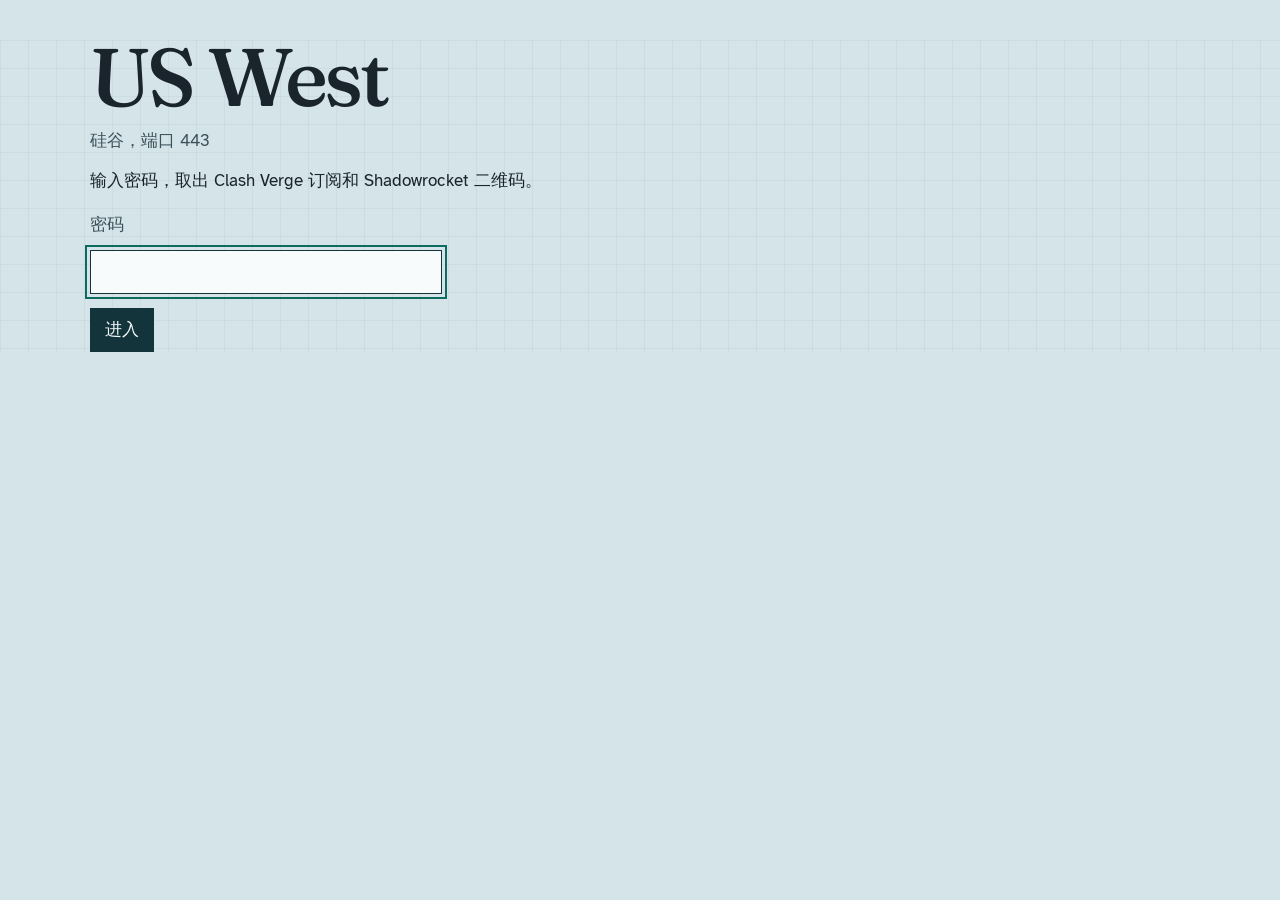
==== commit 98f78326: "Add a Shadowrocket QR that imports the Reality node." ====
--- a/us-server/index.html
+++ b/us-server/index.html
@@ -11,7 +11,7 @@
   <main>
     <h1>US West</h1>
     <p class="where">硅谷，端口 443</p>
-    <p class="lead">输入密码，取出 Clash Verge 订阅。</p>
+    <p class="lead">输入密码，取出 Clash Verge 订阅和 Shadowrocket 二维码。</p>
     <form class="unlock" id="unlock">
       <label for="pw">密码</label>
       <input id="pw" type="password" name="password" autocomplete="current-password" spellcheck="false" required autofocus>
@@ -23,7 +23,7 @@
     </noscript>
   </main>
   <script>
-    const PACK = {"iterations":600000,"salt":"LtIIXhQiwmtjnxH1/g6lfw==","iv":"NcNL+Y4EAWgEzOTZ","data":"zSV/B73vVa4Hmc+ZWiQFeUcaNfWPMCh8rqVaB7iaT8+WDeqIHzW/LPqjFfN1KtpgmZxX3U4126ol994RPOjVdx20zWk8nluNibS/[base64]/TAipiRRVyFEH5Fa5Gw8r+3yHwqKn4+NoGaubctyA5WLARf8qpdRhWv7ox2WIZ3P2w87OxbWXRapxB17ebadderfHrxXyxYVWr0DaGefCpi4JfZv46srjGdUv9m0ixPYP8LQHI4jy/N3QPs08j1qLml6q9E3NMsysrBH/jrcKnLe+YZtmizmXNFx0QXqoTcBz1V6jWZxwWMpeuZsuCjbQ3tzVd2cjME3W31zUTHT6hLrA1/SgWpC7yXnGg6nOjrJ7+srorz3vke1jV9ufMIqK/VCeNyxsUp3ytvcSNy2fuqI8J9YGOKe/P1E2XZjYTy7GMv5PfQ04EQJLxr8vQOQy+2KXt8bSjzHszdbDa/6kxLB1Pvv3lEoZsQGb7LGVXuYebWAg0dGmM0NZ9y9YXuYBmLPfTzKA0cEAAEKlXVUAjpB+jgspy33PhxaIDKOCxSQCm1hyGL3y4Vci+ZbGcz3t5Iw1+jweQV9NIkX6f+GAx57DFKd+7sbcjAUad8v8IiJR02z3IE/4mpMY/o+9Z3eibcAmTtl2zceHDFFLa6Azi8E1xX5WhBwIsfc0I6cKn7jpIaYJ5n/QhhUWxlU2G1TOOyUfP5skfVtBtm2oWiqbEBKY6G1XEeeDvRup5f6D9FM029uVFiJcO6GSbO8fgV64FUTvgWw8mJcSujX6rcoKbjdWTakJMWW7NYzFa+YdYs5DEDqbwDQV4FkE0N2DzvZvf0tr0zmc6Z0G5EQGX3T0no46eJqiu4TKjEc1o8uY0jZ4B/nRJMbItZeN7Y/Aofogv1WmpNWpMYYIN1rCfJMJdzALDf210BiXCNAvY2Uzr+E48CSBUHz9JL0kypf10NsiyQwULRF+yib35ygOcjX7zBRzE8+E44YwTwxlir5e5/T6pKfYscfMYtGfmS0YrkNhWEh4k8dDy9Oaq7FRblPz6jNlnXsj4dRjqrByAwMFUJuF9afEXYakhOCmc/MH9su5P5PxOUOFeMziacdcxQh2Umo7xyfFjn2VuFZs01PJqnOSoVHZRxC6QHW+kRIbUf9uRiN/hZoaV1qIEjXaj50BKYejOPRC+tFmqOPJEMMf8J7VXhUGgaO1z6XR4Gfgum36VIKNVcPS7dPTFgTDp4mRS+4q8jtbAnwhAcj5fWX7HzSzEPWl1PJ5xlVHNpa7fFkcrwXRfSnrGsndPjzSRBC2bORm57D4xd/iRakR0bvOSaBRH0qB06cmCrElKPKi0lbVMfqmSc4KcaQJ22KiSzB8u0JSAypPscYFTckwvDSYoOfoVonEeSq4Qh4Lzl9rSPf3kZQoOr2rUngJkQkLNMkMEmiQMFRzPIqUiOyqTr/Q1wcDykhCE0EJRClEkl7Qg+UL+m60Ixw94Qse+xxEfXGBfhVU/G1WB9FgzEkqyx4XPTdE1XQD99c/gpeIYVXt9TPLdTu1gY3X4iQXubU2kSjBJ9KVaKQEDRHndCruDR/ULT9sKO/[base64]/jGMURIumCRe9AX8314ynGbCzvOxg4S2dLRxuyJ5TX7RIrYNVUtkEWB5h4iEEi0p9RdZgkUVGK7K/qz1Zjf02Iww9jCRO/4KKa6y9BN/kMaEZZUcCCXLAFE9/77xfFaWdwG1k8+8/fPlA3byW619HkUfWycVuYAG0I3NnTjWQZXI1saRTu2s51FsR+5e2IXD8j+SeC64ONAtYCklldV/TDZzSjrbizeJFDu04R5thu9vjLxGfVQp/Wvd7diUJWWP45lNF/5mQqyJPwZVZ9aBO2eYVHzA6rznUnWu3twZ6e2LRLnTFhpfJw46DCmuYfnG01beXDnP4ceFQ1o6H4VDLKEDVeSEyN6QQJ4DTyAeAsjV9LtPbC71v2brza5sAmyvmpMI+mzytXF/tMZuoXNDyvLoEe6Yca/[base64]/e4FBtWsr5i1mJPOfqZcwz8YB7AuMVZIV1CVexriRsqPvl0ji5HDHU+gthekbvheUzYO9M3iUNPtpDS8wkuRfD5IFp6U2LNyCkIc6rlRGaCH2hkNVpwo5HI2KqDgFOG4XhijLZqMYsTuFno/[base64]/3+iBMUsUNMwKdtyycwSLT6TCtyBuRRulgYkzH4dVaEkcsGSeDwYeaBQ4DWx43rVvJDOVBcs2zhfBp6qDLHIoAJl6NBt2PYHPyWSDWZ8PEWQzzVdXZpQ06rq2Ou5D3oT6380CjXlI5tL/r4dYDnKxSkE6uLYKG5vSCNsvgnrQWi+9GJ/UbDPp9utO38xf0rQeMH/e+YlaDleJsP3n5jAdSTsEt1kkiRuKgtP1yL3cDed9fxyW4FdcymVNrkGWjMJ5Jv5KN8OfqgUzFQuzscj7a4Q8Mu8Ip5yntxSdzuOi5ISrjzrPWKVTKIDqg6k8cIukTxBx/uayon4ZJV7S08Vw/3B14UBn1Hai3If87JxWyVwcLt7wM/h68dlhIHoQMDuXWNCdpBwhNyGnA0vF8ODp6gLB4Fo6APZPvr8FgP6evjizbmWpqRCRPf1Z4Nfa60hL4RoO8zSbnHAusGCgxBnKU+zdAr5rlBPA636zsCX1/DnLCrNBw5l8mvbGtMnruzMgm6YlW8DE2T5SVI8WV+3wxUSiMzQ/Ace2zbmmatTt27rg8c/4cDzqLBjvv+rG9LjcRjJcRbiv0Xh9ihx3f6evVmFP1y7LOX7qOM+WO+cen2VGCHvfNfCe/J3LUD/QJAmuKXt0o5r1sLpv0Z3WrsQfbiKghnjL+vdTir4jxV5R34gSXn+V4UGzkJ+CTNJSwLWCC5m+jyjoYjOoX3AZVhFlfp1GS+9g51HSty+Bz2IjUU+pNf69AlpYz0varjLBCio9E9FV6PWSMOtP9eCKs4nBI89/JK/uGcBFdDL6mHvfP4gNBWp9MrWp+b2ks/7idFAUoxw+4QIqPrIzwFGHd3onm/yBrThU3ZvbTPWeCDXlGDMkamY5GB/H5n8vHNDHfK74uEfRyTR2XoBIyuG3qt/tXuBbnfd7ck7/xE/qkdmZfWsMnokVTPwmuAQM0twxU9eYBaZJg1qNemIRNl9Q8aNelf++SoRr0bM+rMzoq530aVcmOEN7Y6fC+y3TRTnk/Y7khdXKZ7IJAVR8aYyva2WyCiJvu54BILG1z2CDOjJQODaDL6KVWlQpr4yijKy7YjA3vftZKdKYhC7zf8QP5sIljEcSq66R5YUlgKt3UM5ko3TBJeLUaqJcIj+GF1u78rYCY4eI/AijM/qjk+eL6O1pF0qs61yTG6ajoKIQEHeVKM33G7N4a/2zpP8QeF4rtxjpcOkWsmEQqtPXyQhANxHC72ZwuaFZCF1SqWk22podhfCgIa/FQjUlsMWQ15B5MCvwSrdEEOelbeVaAk8jVk2hh9TeAkUu5pzF0IJl1YImdM8omeEzUrVsqrPXa3qnOrM+97uAVjPJmDrO1hC7pGOLKGh7/w1pVACF3b0/wDOSbBef5okR07hUFKi8pNfXLyVXjv5PstwWJf0vKOvAHIe9tMX6HUmMVqzlHdLSTftqsWi0JZRKgL50i2SJ50VptRK77NXO1mkJGn0bjNLaulDxG/qPaRdXuwhCqfO9Y7IBiHOp5OkRtve0OQ0L1lsp+j0+F1gv58S4hcDsj19dJowT615+g4WP3DrEye5CJHDqM/FCk8l+e4NqBD/AC6CzA4r2ZlAVQKqq30ts/uJ2qaft9KGDeDYRMV6ZDbfixZd5R9kSdLLfmqiUhT6HbB1xD+VlCZYngZFmsG40hSkLZ9X2sh8G+1r6qzrz4V+6HWKlJRT0V6kLX1pz8lir4FpjeylaT5GbGRoFTAD4IcwzEp5QIBCz4AN6N79vUYYXHdT110RGf8+SPOhzG2KALlIWquPiL5+lcHvNfQ4Td/X+7dQQaCwwcQP3pPKm0m1gPIlhPToHMT9yvzDj+0ats9PNZhjalB84UwSiKTKoQhynfbQabT1YSKgQc//O9fnvh+yr6bH3JFhkMDa+M7M0NWuHBuGJs+P3YpifmwATv4lT0oCVrEjEMU8XHK4VMbJ2dLZDM55RU+u0CQ6/FXlmVbGgRllRP6T1pRy2fkW+dfEzvRxSVBa0/TX1+ZKvyXPaM1L/Mnjvt9cvOYQErPY39TsbBuYGG5Y9SdikMqroYU+IY3VUmqEQjcAcSgtWOCQlBrXQ9p2JCtxkrodUw6V1nDvEBVJccXOKqvbG1YYbUhBRE0fgJLju+Qh9sbjoB34z1X5SRfdIUt/2uDXBi30O02DVTIDUc+TBOulXEDIX6Vq1YFBWH1F6RjaWlBK2LHB3ijjkxLG/mhOr+Z9S60mqi277jEfNnduV9YAa2eEPe834V3OLdC1L73XzfhFD60qcQzsWG/0Gim1E22IsA81jBGdLIZXcrWm5t0hdPyi1rqGgtQyoYj3xK1DGpevMqKnhdWBOJiU4jwOguLlV4QGFKDwgSjywl5hM6UE4soGNPXps3d9sLbTmtpB5GnpYVCfLngMYrKjMh4TFRK5/[base64]/QAsM/H/oVMt8mSpkbDnXuyJ0asR/iL8vAll8tkhdSnTPCCj897xMDqo0FB0xASLFkE2aFTu7kUx50z4rNYs19Sb7k4gbPM0sJ/Fdoh2XjpLRL0zU+uEOn3973h2m7AGDf8S/6tO6lzDAvmcPDp3K1P2rApcH5Us8brorqYBbZi1Kgc/MJ/0X+bpw+ETZXFX2nqCVuzym6pm047n521iTibfGv+h1vtol/nf2H+kDVM+NyNNGQSxu/+xEIgMYyuDuywFh/8c+0HWKtRTENUdbfg0WBgC3kTwrVhFl7boidvALGDtnnhMFsro//LM1Tr0rmIGnMMSns+Wedanc18t7UNPjT3PCigQxAvVizwAmY+luKgkRgUNKVWZgSQhi4sMzX8or3vmMx7noe5QjIJySEfq0I5Do8aaBRy//NC4iMXkhMwJq0VLoEBOBPR7tcY96/NhzrxwaRvl8kbeJBqP8RHL3QzibWTJNv81dASmQL9kueEAxZzu3YTs3TeLNvYrJyBMSMJxHD0gDBdTlufjloDNvlYZ5DeMDN/AmUrBJummQ5epHMvvvi5lp+Ez2nuVqwwoUoHWxmoCsHBDb5Tg4F9+aFYLfhUktVwT0sE8Dahb3xiZdpBAmfTDkH9mCSb42Id988/6R88FoQRmYDxFOZ3XyQLFMFEEiPoZv4BfAmzFvLqWIx4izg+Z97YY3NtJNPudIaPwuogF3QmQJIGa+KZoJshz+v2K6QqvwPwrhIAJOW5xvB7rm6CL8d2hQ/9i7mBC+B3LL6PtVjwYUGwCmPFt5VzEqSKgr6FaPRlMHzLc24BUAlTHLmixViaO2shABHYlqpEBMzoKFRLCVBs84QJgp/aUE4hfpBWHItjD4hdh6xJZNpKY7KFjHj9u2REEjWTTCSbGW095sJ/[base64]/7CXeNpNRuW9hAMp7Zv1cyKFowk8JZvt7HLUh6hm5jyQiMCOad9k5m/8E2xyXWnmly0ja7VFoHtDqqb434wrp9wrtuSO27dAf23HZ+za9z4/f51ULMuzIcgX9LGcctN/SNFepvk7qeNjpWJg31sNzB3jTNjzvjVgJ07sUZOa6r0m3m+FiGwp5aVMsZHYbsyxfEtudPFWF41/TJLnjDDyFpAxzkLyOWL5ma0GrN2TcLJfYYclR3npSfDN3tNn4BiDf316CZTGHBaK2pfU7okHy+IgUNbvi/iUlxqTzXIE+lvgQ3Vo5eWTtz3vERN2XpJUcQWj3irYSJulriW1MFSUjSZozwbAVOLVdYJs3lOH/LInrdNBna8L+KaGp/DEpSSkAOwQgXdE7dx11UYXWnDEDr/ux/dEgnle1pg4uN3nHxygh8NjigH53fcJYDZp9YO3HQE3e7r//nxVyG3iSscgnmSwF9S7qdOwCDcuOvJdYJIswXH/O7YpY94S3zo+sEU/RJ4usUF6nffdA62V1VuqeHDNgNVVK1DM/aRYUcI9OwIVcx2NFqg85Qrm+3yP8bDO9oGwwF1vlBK6n8fFwSFW/lDPTRB8ildBVOvPcKTXrF+UAPJED6LfA33kWvfPOApND64hYiNrxDNXbGETrz8TqdKoReLo6AnfU9wf9Huh/HCUaSzDmFpQDskOWguqfVzyK2W3aw3mWInQ+6V1yxZGyXs25YxjqWMlC9U8KNn8Xr0fy/9VkBIF2w9gvgKl5ZnYx6jU4mZVHzaPK++K0pGHvIY+8A/QSuRkj95JnFwX6/V0va5KOeF4D9S/K15+mLuHqMTPIkcXADeXyoBBj4VE5M+LrgJCe8pvRVFy/b29khjErHCYDxAXJU6pWuBmzFFDKRRNZGcDWXht/4As+mQYj0oVncTf7oS2uZMw8qZTgkLlNRCc+CXZo8tkmQJObl/hG+DaAi5do2Kf7nNagRRnGX08ZMD5Z3diN8QggTLcgU38itp8zNo9ZdEwe60m6WdzWdVt/tMnQosNMRPavqNzvPVhHvDJK4G1cskJXmGQ6+RbDci+qSmhMREdvzxUtJNI5dN1EtvjZcerNDICDiz3osLVd1XNOfRSfsoVWFFe/8gx09M+slQtat3/uXvBHJszSD9yyNyNGXzjwdS3U0gyUKbkF60BjM0UAwS/FvDqApoUVPeYFUW47WotdaNMxZArsLCyt5eOouCxPQ6AHTlPmiYU1AY3pYgYnulykuMnvIlhQfb5ZUy/[base64]/NQpcz0Ea965+tdRLFdpCkhLDvbJ368RIw6nFceUt+j7/BxUcLCObzD1lq5LcHbMimfmRliu0x/p3UW61C3WfQNL8zjcaixHy0Sztm9l+hSC/nzP2XFa6zxU8VJ3XU18uXag8jmqTC04b/5RPkIUlL8++Ebd5O4dXE6+1qYB7zkh3FmZOA5ZQfCIspk7cM9dVmyaDnB89vD12FbKbi8xyVNMiJXi+RxHeGGOpVhmehwNZKXbS4cepp7xzXTETd2l5HOt+7Hlko3hCgb0Wq560HHxepxz/kf/os8Mc+kLgO/CbuMRyn2/cn1LMyUIHhtbGm3RgheYPRnyIgQEQ8vJT/qrMkgWVAED1MwxGG5dVn990shKwGUSzn3s20xuZoCd9sZzHLeafhovV6LBDQs0aWRm4G1WxAL/gt+VuSQxt5TvGDN3m8y+iWdTCqbhd6AcQD0hAusQzaiNfYFNuZqMdMQnyCX+9lNT4ydD/Gz+BsjYI361/LUJ7Eq52NsCOHXV2R0rs46x861R29HV7pYgOc+nLBWxa3corq/XlcBPOHVh5v4AEEaHKwa2OFhfIOwSL+qDepi486nPC2etGPS6j9caVxPOLZxc1ckAiEqD4cpvq9XK+/IG3iruPKfQz2wU5DV83XzBbduHgzJnznwhRo/UOlP3H9krTICNjvE9Ywm6zIz18uYnyg//vv+kdyZCoAUJUIYpzSBysPdMVRPn/gRtUjSt2t5VfgSMiPBM3WY0eajzhjGPqRPBBrEbesawYzIIImiDeH06CL0jk3os6Zrza+X3oaKzzDKfyvxu2oyAWbxFIahkMuBg9mQFTT64Ef3N0L4ZLERpzpKXwokjpHPRNAHGyZumK1E23vl6ORkzNsj2748tnv/jr6z3fmIK7ernKFBUIun24un7QJ0WFzkmiBHyIH40m3/34wJztSkhG9ul31BEgY6JDvx/SEaWNw+UOQpknhKroRLA6oSyiefU9WzTLvIMixEi+gOXX0zRbJnKfupfT7WTELQ9gAxuXKEtmLpqXZszpKq3y1fCq4CcL43tvuTww97wzmRti/rmyqpHcXnKFEgRAfkss1QOwKUpsVhLX05NBeVHbtdSJCrniEzJfPZyVy3fL8b3xiRqhKcqsQQh78019cNumPArsfuziV8YEfCTC7v6lJFTYRyfICsZjQ45i6WK/riV102Kd3O/Mszq4ZYVSY8EDZRGBSZVFmfXxzWz3KL+L1aJ+nuDShZdT2rJCwzeUALrIAEJCwQdEnB5NOqgkpaJvX1UPpe1EygWDAAUghzOe4C3yyN3hXw7hPPiDfz6pxsH429bAjx9z0tQ3x7g4TFzrGAdfYRCmnffEeX8LC0yTARmHIujrrhvVY4HigzZrIzafGl/D6/6Wrzf864sKE8/Wdej61/fC/sCQ5PFnr9rR8+H75fYfHv5p7LhDP7DnJYOBq1WGhmnjjHgo7uQdDnvaPIYW94P7y7gsDxq4MmeeyPUZbkI3Bh+ogjSdskVvFb6Gr9BDD0F2YrK3RtFVJcb9BNMopuuD/ZPBI8W5WXo6HGoI9iUqelXqL0ZyJjLvKO5aS22AYkBdejtyyMLxdX1J8h8VMdr2m6mULw+fsrl0lT6CkysUzt/xoWiOQhW881SgMjh+YWcbqG9PWmB0lcdqS9MP2XfsiNyMDNjhlMv3IhYembUpvxsNhux6js/hpV3YZQGFOhNmQ6LL/HogzvXFAwkJ5nys3tHhKZoGqDG01abvvRZ8GKxLc8LXDGTeF5RAg45odskTlXNMeSb5hMcBAH/UUHHbnyzq1snMZfPfFcppwEyX1oWHmQhDuwGUve/i0a/LFVw8XlU9ywE7OP6dDV8TTQbrhKVIJ2KbKys5MHZ3vnZncEqLmg6Y8mGkUfeEPb3dgTri4wJoTdF7AIuBDCBWTOuyZZpRSsCwxIezdhCrmgKnc4gc5Qkmmib2iINCzeNsHoVHTl5tgMbaY/WTP5NZCBr1z5RdsPRKl5HWQdzuXc8Jh/IBUDFmLusPvs/f6Fo5+cP8VOSy1WyV/4oyrd/Ibb87NuSoA8YQlyfiZkv/h5nw8no3Gs/fkeLep8weXt8ZlHE1tFWMJw8UxNEEcpOtDAneBXaaZW4/XcXYjNxiSTmOFbdbvgnTg/VdwltfM8wlsAe8x+4W7xgveiRG3dZ8PZK1dSx2PbFB3JVaOdZT53N7bCETh439PGtJu+5GDVc+S3svy6SgrF99bQR+W04VKe8a4Gf7Hdq4v0DFZC3vxe0zx3Kaq3XWr1qOXXVKQZw+jyn6vMiRdzZ7WuSS1qgDQaE5yIM6+UyzIY063/[base64]/gmlnByHg89L2adRhxjwBNQCf9UL2yMiRoTYtNz1NFxo34nDsC2y8RJekt1n0Osio4lRAW/AuAIpd2YbIaF6HXQ9+NhX0oZd2O6YQ45Ot/tjcWeBW5rV+sY7uXp2U56QmnhgNfiPP0ZnJirXje8f6y8u/bKArENFgJRq7o8pADbzogOkG2fLs3XU1EYawQgq24vJLjFXjYDwj7xmCPiasHxVkQhSwG1aB7gW7HbhNpSbdmqKPMYXNbACrZEuQaNq/98sLJvg9fIAREotPaVhXjZGIzNrDAqDcvhSle9+heyXZJa9pKNQUZV5nLlfHUZLGhGp5gsEzzhtru46wLD0HIX62OQZqsx7R5V9lGizG5+6gb8kgsfiAuh1YJq83FzIKCkUWJdwZCEjgC9ZhXcJlGWD2r7PKNhBVP7/yArP4u10JtwQ4mc8L8tOCHil3QGXRA0vj4lE0QrxTkJS1kXu7aUKP6ocOQ59pXBHlXREmDhk9Gf7CvZ5EYRZhBDXFIcX4e6JHhnaRCbFzU1HtoAGgeKhSXEksAo7AfTjX3Vxg9OpfP+OlmYs7MXKTjgHevXLGAAqoaMAr73kX38g3svI5sWor+4c5+26/LsC7gQKmmIun7V8a7TD6NYOvBAIv8CIyCpR4wL4AABGl3WLPdNHltsPxM0d6o2MszbV/jAbn2kQXXB1+1wEg3DzbNoNeWLpNdylBMJHGp21UKuCQstCPZPotiJ1l/iC7XDOfufDJlk50//DPEYAsQYP0Tyf0du0Oc0po83RGKR7aekFifF50Mzgqs1H8af8YxydwmwfVKqUXWJjqEYYxpvCsNXdTQSbn9bgCEcZ9xlOBuPtMjgSBYKYVkrhJpT8sPqGHV0D84fJRrZ29givbf/qrMUK+vbPypJJPGOzfcikioVfcVx+kHm2NXoidOOXX4jWVbz+KKVp+MTlc5bf54+PEhhHzaXA7kAoMFsH+gCOag0bSZJgesooT/[base64]/uwwqoCttjTenLs89Pwc7c6/XPalfD9lrAmrpPoISSzAFHf/M11NFpTSPaPQjFe9oc4+0/HiI5CJFBrwDzWWJQVz+lyVNPw6EMxEOjNyj9iM8ckAJsh3l0vr8JkFmmiaQZa6xCqjw3Q/fjQXCMDEMraSUJ6hOTwDNrYjo3VA1H8c4RdEz72Ex5jaGkHNVtytVDlgTzr7h0A3V6z17Sr/KKbenp7JdYFUdjiAOMGuuUOtoMMcXLwg2KoBN/1xFv5IRdc1XwPIhifR6C9O8TkfjpqIgXCco3jcHD4/82hBBCwO5HsVw4FqSJajsrQlJh2BWAvhKgiqo0rtPr/JbJ2o/N8AlkYSyvNCFE5BcR+MEYUHMDgpANeDRJF0PUjs308stG5UvASgd80ATdzJ8zY3M7Hica7u2J+JyuX3T036dIhJ7m73pAd8WgzgyZwNshTdEFAvy5Ma4lqasjGyrCKveU45iDy2siUmSycvUrKzE/mHUecuhrwywKORC0kixx5Ah2hkeI/nQDySPBCTPt2YrYzO990U1jjDNhKbu1JRUn7vpKrZGiEaRblsZjo2RVnIIalq9S15LixEZ76CSI9LyjYTzOsQ2amptgKB2raVFwzjbYOpYF6vtIs6tGUWQwM/TliBY9A+J8kAdhwE5X5Bo3AkzVP/KZGBC5aOepYryO05sJbbs9VK0q0vGPVxFIl46H+AUutGfZE9Jan+euqQd+Xau+JMgvZ7WmgeYF9AjyM0K6UWBhSsM4Kdqu8D0Ye+/e1y954++rRNmg6+A2slAy8HaxarPN1wNruQxKcs6H7+z0o60R8y8l83BOX05Hyy7R/QRwfrFIMgbu33Rr9SNxIgO6fpgYRAAUULVwN9WgiHBoz5xplOnu9a2ShJrzKCWAY7ndg8ojyke05EzwYiDScvGmi0yzUJP+oPC+EQiy7JqIg6AC3uzJQYo0drN87dFujznRHTgdfpHJueHSVUJSdiL61f3/xq0m8VoK1zjLwFIdGTHjOxMVOLAlZjKaMUVx0WcwffyDsZiPlOh6JHEA7oReUrQGdJ8VBBs5a6zi3jTNasOpL+IGRtV5sjkpQ71NplJ6xPlNGhBzgxtdQCXdFquNbkMNkg1f/tKJkGyQPN7tr3FY2LgBJ2iP8yOUkNhAB4ZUGH7GtQ5o5m4oiqEgdxy9L7jaTmDwRMfrIYWu9QlypUgE1rxnW26nexLeFxIB4nuAr3xoynOyLeQLmI/l9lZqNb5wE/HR1RptKSjmC2FIzqDvgwqX+aXE4D4L+x3FDm/L2Ai7312nYAA0nmFXvP9LSLgkO9JdGDZQi0RTXUVbg79jS2mwP3EW/wYsJQRZA91JHsbRqfwXq1Rh2/3C1GX6SpS/+ViM1uG9eaD6m/72rbid8Z7VUdTHX9295C7hh29GPlRCAPC5dzntsGD1dTHR8lxg9eYr4rGluTxtpB5uYA85bH096Mc1OczVJKK6QwP9mS0QMrJDotbfUwYiPp+dnQL3EaDcU0rJHqgPMZ8bfRNiVGYWzISLBMGjsf2Sb4YP/XFBEQ9OlEjeOqtzLSWOjDolRHVK5pUmnI/Xj59KDHD2vVIAMHLDNs3ImD7NFIZTBac75pe/d8cfF2NZlo9LzAjeQ4tggDIF/Tv5vb9VD//15ApoAntRKcYJcYPrWdwf3v1ToTB397LIbogFub9oMofG/qjy+JAZyQaC7OMiFJeGgC8A7SlKVcKA9XN1PRNLutx5BGS1TJY7pFlq9tkuH1ltbjAIUvbBTIJgZgWlO0tm+XfkP6LDh6FmynOYPufnVkvDx7EvdMq4VmDs+pfg4gduJN6OuSKeUJ2T8VQtdFc9Q9RRlcKUfxCFmpUTc+L/z3C8IOpK6F+UUjhJJMspiyVJSSXrWBslzhge5YVW8g989x/PxtO3pa7PKbfdFz6cz7BI0CLYSY9XB2ZDGVo4ryK///+jBdnmrzTP52IPRpnRl502UGsBF6GG+l/64JKD4iN4PBMVaswMBq8KVKQQFOTmCpzuyfgBQrASgO/mQOZ7AEYoS3hkUcvybik8cQOHUt5OyD2Y9n6fw2y3MMSqT9DdhLM2xurvadXvoj4KoJJ6YM/XsqqBjOAy5dDA4dgLkLSEy75rIK8j3mSDWEOQtfqzOywL+Pth/Qb5Ok+8JpVrOs7FJUBpvBRHa9aIFFaothwqCSw/d/JXdGhGuU0flzA2IBtrlkwsdGOdW8Ce2xXJ+Cr7xXA16LaJGURp9oQ79j/XpvPC9nQ2yAEIj0WCUStd/7UQHjpNZ9ekSdhM1vK/AU22wHmI++AOsx7E/pipRAypUsh6bmnNBimXDIBXKBGspUlpE+btiY58HVwDVCaUzrhBjviDKVzhVaDWq83Vlg3BsI74aupLbj9s8/o95y7UeMU2VIoS3wyAXhPHNpW1J/KABX4xvVNCmIAgfUrxkSjExLXbOJRGjuHrwWTqQZ1yfkbNEXYbF0YSwBIYzmQhLap3rHawMznORA2bKNVBA7T5vWpMzz78BzfDwyJafOLydp0InNmxCVC3kGRN63bxsr/xyxF59F0X/Jz79UsLjEuAC+F8P2exnoa1JS8FS1aIo+bw29T4MjLDxcmNF4vfrZ0A7/5sXQprFJFRRKeI4eLR3SI1fS/c27TKcI0ndUlGBQ/h6wtmd0DYKUGSBaZGq+ysRoe3iYkmWBs3QEfkOayCYV+VSQ3BIVrX7gFnJPIBC25i8rO89GgOYVZ4xscUWa09SPerxW8+/5AoA4BEXpjzShTc5TV5Yg51LTu2SbrQ3sljMz1AC8koGxzGBysw78mLK07YldqGzvovrTyrXksF8RANEuNYXMtzzqzjKWlylNxFEMOoMth5NC7GPgpzF99D26i/R/JOXKO4f2cZnUvObp8tlMkO/8sA9e4RY+Cx/u+dvmVbCK+ArRw1MKk797cAVt0qGDrrBQvSjDInV/LZ9lBfFXh8GRYZz87so2hFOzf70ySpEyKX+JRrG40O1PceMSH6UO7gIwBcyYdAm329jeSzszCd+W5lH083Ec6CQwzOXXDjg14Aa7QewKKks+psG+sYmVCROnmTDD+nPCQW/3twDV88J2C6nYxxz65Qfnlr5BST68FT/Lom+HQJSIq7/dlas6mSiCWZl54cogIiCiJgZUt8J0NuAEjYH/LX53Z6fCKYzPUT+8cGrzXH/7eSp5Yy149U3i1u0S+SZxHNwar/hC8FlXjsHbt1Wk6pzUkMhnji1tzYREJUD8SXOOmTGYSrk9GPuXseY7/PytKXeE/m3E1Bn/JRWLwDRu8wPxyiV4ri2o1FyFE+BkMw+Cs4ksHiCorotiM3xskHBdWsQMEsh8nHxpdmak0wBVhl95qUUOHeXKnrhi6d7x5IqAtrfKKrpu+dvD0kF5VsOc1QuB4TX9pSidwkmpxRYmlvqD5bnz7PVREtx8ng1xWzwmr/gzKHHv9ADnMcSo8VUBOWH+VIBd2h+m3HprLalAeo5TM9Ezz2DCN/duQPeG1TgrmhDMiNlQi0EW+hgBvxK0iqiZW24qGZVEN+uQyT+E5ujissE8HaNJsSOb+o5yG3dFycSxkn/aC5blz/9YhkSj26KKLrdK4GUl4Oa58N+hir/hRq1iDnu3OFc52O2Ak1E1ZkhWpd8nwbRJ89sBWlRS4SHeNJlpPIhOmxrl2jk0QENBlPko7rZbsAmj1CGECUylf1FdosPdobr3sr3fx8W38ifG3skUICfv8DR/cL87GHSFkMquw5p2TQBEe37Muxe0ZM/UDRXJJthqFfBPytMhelBzgIU20lwQFWbHiG8hwUPwCYI9rhKWSKOnVBc5218VYhLfF7Z7PeYlcujoZstp6rB0Ru1A+/fz4WFu/VTqZ8XqeZshRzzfgrGIrpuwX3s7b10bSmXZQ4+vPXGwrCr5PPpilsgKlrIPYrRPNJTm/RX/pQQRwtXlh4ZBNvlHQcPKJj1XtC/2BvO8EHTUZm6JvNYtJiopY1t84GRNxxXS2t+F6eEQhjevtUjF0P4gqM/Dt2/rmXIYcBi40gMES4qHmFh+4FC3MN3ebrZxQa0Vsyns6HN4SPBMZTWvuyWXLOe0vl1mvTrVVdEC3Wg1BkfqhthN/fZhWH9gs5uEvPERcI7NbOrFcUDbR0lJKCCex9qL8lPyidVg1Hq+EEqFF5/dQVUaGjK6OdqgNCPNBs7mH/IqJJMVk76hlCQc1elG2/WlVrIjVnBRpLOJ69lYg7XUNN0ecBOc9JAtruBbRE261VOUaK3NzSLSm3PAFaF2pzx6fc849RmberdXiWfoajkW1btW/LB22ohMGTMGN9nMpEkqXuBVnfaENsSUMUFU5niKpn615KyVP9M0/H8HKDqzjB/OIKCFSKjS+2z+9GPT/wIS5NYiOobQwhAY1LOWAvRoe4T5rr42NGM/ibrIcCzLrv2h4b4sv0uMu9/SY4p0tmf6HKfnuRKSDjG2paAvKc2xsJ/aK2XOCMJXMyAwwaW2fsD/qNMHH4RMO0HSahvLh+JxcmWz+x/grhXRs0j+BLQkmxCu1A1rps6vBADVapx2YGDhZzjs6i+8zc40iOcqoj7kOzajGuWT0KfSbSZoq/8nvgLOjeSixv2t1PyfLPG7hK3nYAoPaMe+Yru3GreCblzHj7l9sb1NKCg5oKLoX0zJAl2Kepefi/3quRPpNFmPpKAZiqkoTC+t7+RaaoCfjl6UTFVLdTSwrTorXN2WtUWitWFRU6LLax+OmbsSPgboaDkzTQUwmSneX2YwQjjV6v3KicAeLyFqurGCCUuC1XtFJbd0B8Zqf/Q4Z96K9hC7/qfme6NRyS25wSaPxz6I9WtSVSNbejPk77QiVt3UfVW7ZkF9iLNm+yKyLdokvJRg5n7Sjrs/ot7uMkVB1ZixkzmYDaki43tYvnOgKPVktTJ3QelLLjAIQqqRMNtkZU4AlMjDJZzirNOAg6a6CKV3OdUF07f/b6kXr1UcFFLbQ89Gqf422rp3B85JngHpgsHdBiR/ylo7G3B+N8ZXJnyvxhCcA3OPxCh2+Us01P+QQMp/ZUm1lISOzuotf/cyYRDdokQcmjqXc685fJkqm9ely2s4r3rSHA4B2+DAYuOcHmiueUVflNQja25krTXx4aKgJfv3qHtZreCtqjscAgL7tRscGu6WjAs/[base64]/pBjZIWRl5pISn8csICZnF470tJFhXjDJdtU2Ija8YAKcsOZ6ZOviwpVs8V0fj8psGCZ/i7SY8LfagKA8G/[base64]/H0dF5fZezeoq1xaXOVWXp9pljcSjMBgeQ3apvBlDW62tuz20a87U/S+/yLcVSOrE+TgtPP1xYSDSmZWjA4E2Esq4u9AhmA1yqZCGVXTET3ckxbrbDfU0WkwUX2zhx/IVoWJMmyiKYJe7UdF1X3QyQ3U825K5vlp5yqxirK4FHC9Kubq+bfB6CVK/ksFEDN/2CxLdFewxGmPky1XyqHbPFVdEKUm4v0EMaV6ZN9Qzaxch3cdro/WqK/MxtIli7+Vb9p/cxsNq1rmsT1PMhWZXXNvMTmZzA03yvwO+yC2sorTaXoEc91QP0et0zvR0hpiUJXQJ0dgLgLriNT3iCiMoNT8zq/k1jZqE7m9eGLWiyTfw2tE+x6xfaOzX563V8Eb5XccYaqwirYZ5FH8huDPbUzE4MCh5Psl6UWwKFdBMQnOJL4WPK1lwSEwLPNL7Z1M3Oo+Cs+jM/XW2QxhOPHmnGtbkQenMQ0LMsI2I62lCmV1ZJQxzC6zTsYQnkyVB0uV+iD0+H9OeNsVk218a24SAgLTHpVfdKDGE289ARDDxQXtJf3IOrWsS0BxM77bQj1lKsmcjwrC88Gv9AHGJALKMYeeInrQIfoSMRNmifQiioZWbqj+/eNDWv0GLSL3Kw7L88JBngUQnLC9Qr0zufiUUyUOazvBZ01/C/85eDjg3MZT/8N23DT1F1nKw2vffYaD4seuKp0Hx1/m8d0SVEGzfvKvJYsxS4uEUWrowFnmvE+mO7yrFfBftIs/DE/hA99OM6MDqCb/XiT+gSPB/7rcuvuhc3w7/EUFSifFsB8cV0sKTKI/IktUDoSSMVYUjDlda87cGxiPzc3Y03x2axuDQgfl7ZrjYhO8VksAjTrYnoqvygc1xiBmRuBCv/FZ0WTbuoPjLVpFPsHyEeqgF/RlKjblEmfdyA4HPrzMa469ELQKNZzZP3MUZqpUd/vibIS2Mrb1kFRgVNqjL9yqB0Dd4zKWoxgGhTc6TaNuUrvwOPGhfBjife1iJ/r7auGwp2Cp/EPUYFySsx7Wggq4OVja8coG5KJRpKJkMvsvN9IJh5/UhR/KVJrHRwSv+6DaoBVT7K4Wg4WpSouDujP16S1hi3m6PXYVkRevamDVxZRc1xyVi5fNkw5NtGK5DEv9CbO9uuOjTdBj3M7IV0UVNYMB/gpeoH9SeKKHiS5XbKxM577cJCqK/+VDtjCf9IXQBYQEFqHk6FDYj/ELvcedsM4128tdjBohuhGyacBJuV7YM/ktrZnrCVrylU4KAV/[base64]/r0AV9dnmCWrkkYzhYAKF9Y8OmUFuOZXsjH5whB9eGZx48yt+wZHuaXd/3SJL8Aiiu2RWYnvps/NcTwzVXoGjgHjT0McvJZfntHELgDPGSQBWX4mY6JE5VzSTMn/kEyhRqZBhhvAVbsg5qZC0SqsiIiAC962YSNu1sYI/EgJAW22NV+IuazzhLcPKOqLlsZkL6T6hV2kEXXRds15TsRSuuggo5Er8gL8w9HzZwupZV0mUdIokKNBtmOqYddoB60qQ7a6hAAIse76tPEQ8phVgqb/k3urLE2ImwfcB4siECzYn6aZYOlDNXq1L3ko+BnDjSaewt0o/OzGyZN/NXQf+lE79MiZFnOZzaPEJCgpUvDPqtv046u2xGoXdKgKWCpkE2YC4cQX02VPywJN7hgpinu7V91gsqSgAnARQobl680obKKUrvTsGKYGwQL7odtHkRaJZDNpE3dU/qQKgYzNGxvuJs1fOfIo6pxJ270ob8qdwLefHYeBJI+ZFUX4O0ijdsDJiQxGcIUcUhItexSlzJunDlhNTs9Y6L/cMlEejIcCFFIMbY3d5YlSUVJFbbxARpPGsLkIJXOuXkXsfPm7EUET1M/MCuqSRHLen4VMDgEddDgyfK+VacE2x4tQwU"};
+    const PACK = {"iterations":600000,"salt":"xmC1vfZFcM/yfAuXobqu0w==","iv":"UCmtOhqQsYtKlMDW","data":"GO3rhooIaT88LlC2uS/+3zCqTmDY5Ko9yYeyj0IDFC8AF+z1jqUUTP3YdDq+LlhVpexJH3nlBnZwGeCYdK2CVSL+6W+wULJRZ6ormO10DHMCeFnUUbdNQVe7MMH1wz8VVAEfvqhjrtfs0Buk/[base64]/RPIHFqy/6ws3dtGPuTeOtW0th+66VOkORczxZsXIlVTsksJeS85ltV84JWKWdsgG+UIzGia6St54BZZrNJxTl2JgpAkkMicwChWIjJyXlCUG9zhPgxdmBgH/QZLa5QYvZPigXxBwIANGJZ6oDRWEflurWTJs846GmNsa6kE085+LMdPEyiEcayCNuJ9a57dmTDZcVNkH319FDf8luwj12E/dHtSTXndhRzOOqC7p95HslC0MvMt2yqp2SORUPV0iYCf1HRqAs0hgXdjpfuCy5XovPC+6MpGKlb1/5wgPPFdXN86ECjyFo5rRDsPiSdSIe+s+XA3nXWZfPwVjWw2HgD2cdVGm7rKsBVIyiYridnAPK4i3jxWhLH556erOgFgnTPsSuzCIL3x5vq4hqBTlpPLWuOCAS0kpTGwnUnT7hud4lfQ3fpy8QCEGDgh0YVw/lo2sy0qLPj+HWsNhckzyeO6Eca718F1JnRGzvSueNx7BzdeaoqV5+L91i/7zBmHMA6G3s1lE50ytHWAOt6tS6olwcTb37pBTClGGgl3Gdi0wFd289yK/ED4EvZ5NM8IZfz+oBofP8ExJoAme+c3ZtWxH+Cgr8hxw15e4Ak1ZkdY6hwCm7Dj/rAijGn7jCA8DDqO69Wpv40HOqHV1XRyShEohbKn/dyoNA5LdKi3DzmEJPLGVzxmTe/zhwpRq6hL8lGXO7/EpPjylPAFKjaDVfxNxF5gaNV0xnC06RB7gnfraNOfVNJbLSuq+fy4xGBtPQi+eajZQ26lN/6kYG7ngizVWSzQwwchmO15p2Fn2FTrkKG7/qkUAX38Mx1G86JGVMe2LnMFDEa9fF/x5znAiIDCpObLtYIl8WSfP7PaN3hw1qA2suSk339DbfftQ+RSqZTnFNlJ9tbruDzpxt16edWJwZf8tATtASbLTxZo3IaiO1Q8Xcl9nYCfAv+XaR1Hoq//m8LzjU7BsGfhXppiZ5MlackwLTbGxezi/Ha6OSuRnM64yfGfOtvjLVUyFqBo4+adPl11h/BWrF9MDOWaarnZeIKINbZqs7XRN8pqxz0aVS+FNK4KWoIBgVgdrhq6m9/cBT1J4QRIGStU1oen/WwUKnKSW3cMr3ECZbxPIQSsSUWqiFlz25ry5Hak9YmTJ6O5adUlNSvROrtlewZu/XcCquOYqBJVDPFRet+5KvJ7bE4PjFDPV41DskiOaTGWBe6WxuCob7D6GuibPzW7ieDO3UeOv7aL76TJi2Z7ZGJvQdIHbckUCMnNvanh69RfTrJ7kcZLT6jYHQMfLed6pQIIKNcTgXRLWgDjfrKDUY7IsVeDEc06O/dHDVa8g7E9yUB+5cUIFae/5DihFJ7USyd+H00WCzknyCOruwaA4wy8J3n2ZQPGVkdU2aeJNoA9Qo2oxvJ/cl6oSKe9ndALr8JL8sHvjGLlgLIKttuT66Gg10IHE9JymHZa594GiNlpBtIvUFtPpNrA7Ri38yUHiWKcvkVUIyTlc96wjD5SPLGfE/UEqH2ELhmqJQ/ArnxxRnluUCrBB/aYWp1HtBTSfrZ8ZSpdyhQVNm8aANwvGxSzBVgEin+WSKl5YChfKVxZYhOAKM99JJVO2JSFzK1lp2vcSFwQo/akUyr5dXioI4rcm3Ot6UBcih4aabU9fGB+NApenWGR9WSd1brnH/WjFNn5foWZJcIaSD+YGAlTCX47wvVNgK5KHiywIF72mJbDsWN0qG4q5LtA22DqNcvu0YuFR5G0SCfjiQqMkcNw3d2L+w9a9YJBOpmZJEVDUOeK1yjDILwwpMqXu9VFftffXlaBBUOo9+TnF3z9H/jlf71nAUJESqVxAqy7V+A6Hnv5UgirqV914XEVC78D3WK4lfshqdMsnhXH0/nODd4Yi34mtFIJEI3qbJ9tpqeRDSf7auRUuuKpWyMRFHKlsv2fy0b2WxHFoVMMrAwqSKzYM9iLYX0/ZyvGPddcnnfdCJbLPLZnYI8vdqnO7yLYT2nqBAil/V5JnOcz8hSC2hDvVB/4ojepDud/[base64]/bmiy+aF7nvi+aISv/GGQ62TJbbVVxjMbgQPQdxMEH4yJHzJ9fB7AEH0FQ8s0Al5LU+SeneBI92o81Sc8VMacoh5KanWAyc5bADje7Gw3v15FRGXDTS+n1S4/rwfQQXAyl+n7JUd8g0zPKBOfkhJ3VwIenVlF6mhbL/bO5oNkfN0cZUce4BQl4Ls8KmU6CftElE5r1B0Fm+5pnYQLR2ffQLqEDPzPIDcywh3DsFl+hoQ9GKTFucy9SRN7kkEjaN/dawX2mGwkC7VIdGBm54kA98CmaPfX7w3cujqH75MruzGR4QoKWohFQA7ERcWpIqkAhQ8s51ZlvfEK3TG5lrkEnjguVXMbLb8kBmCvNGkvyVUk4KGvTdwQnjXbq4C8WhtsdofOMUfiD/EeSmLhL+9HsYvMXligYiMWr61Cm8KQ1LY9tzO26Co2mY2xuzDRLK/NPksRt8EYV+gB/vTqr1KGoFajnLf9LMo1/5PJ6ggsInIdbKKsF00NiRVPVefVo3mhe8fU5Ciz9u8VMYXxxvDSIsaB4azNRkOfPhiTtB6s2bgBNynpy86QywMT0mDquHYcsoxIQu5pmjfZruolBiko8nNNnfv1IZqXv3CDwyM9uo9RvncIXIcQugnWcM+tFK1SCRfT0tB7RUGLwUKbk7hnRKj1xAVuPYq6PQkFuDP/yYsWgoQTN4Lc83+K11Msa/+vqosxciQM8vTX4t+SumIk6uINFbRJzTTDJ+Cm5KG3fm4sgPSvMWadYCqCnZIXJMglGBk/anP3kRbHJsZFwwxjBOYiO+RM4gJH82XEqsfjn4b8QfgtgISkJU7N3yCDc1uyQdqJ7epy6WiuOeqtm6FNu+LwFTYJ1uIpgAcT6pvo8Mp/dfah8Cd44i8mSpyb9lkbtD8k41Uk8+2/GW6SoO1HSHkgOBKjGCSjHWwuoyCywOFZMkMz/cSE6l1IWZRZMev0ZMkd1pL1uZ/QJY6R7Z0hiOVPCCezQyy1OcqjkhKx1pY4RDj1sBBWV/zCKdPWQ6WBF5EoKzYXZOMTbDMDdR6n7MnLBFm6qj+1TfK6NcczOJb95K4WzpBUBMkW3UwK0Dx31V/Tlwu7dFrfLEHUlkKjJVqw2LDAvtY+0R2WuqfEKLeDnV91In/nDTqWvFtS+d5UKzbpmdMLv5l+SV4zm3gOIUEYn6jNk8sZT71NlkGbh7NO5PyZqMIdN2QCUntPUXPu0UsJ5sKFE9FsoTeUhLEILFgv171d9QsNLoAf4fGohkShuWbbx1939IK+nDE7BTKCMGt/IFCeP3y/[base64]/Zyis3WBJkQANTHtj9+1/9Fo/oReLl1T23nLxR2olZc8WyNTvkFuouLCneRDj3S4o/5LZ8KLtzCKu2Fq45j2hK3siEMhLFql6WoefqzSG9tHOg70UsOSWgJnh72PNypT+WAE8hgrk6pDaMMvtMabBzxfgCL/N0AoeTZ0HQlWb29HeS5O0kD4Tl+ugRnal4QL0Pxfq+a2XKgD8QIGEJmDmNUWFKGL7nNwuylrJEl3MiMWokO9p9x+s6y3lf0Q+YdgLE4qGs0DxUrlb4WTmoHhse+Ys+dNQOwokzxWJrvbljF58OO54pmvc3IEAQPuxFDO/4w/USYij5w2iF2JwQlefXTEw6IHPo6NtqdO6nxQZqoXcvOEDAGh+gYcQFN5puF19uXR3l2L7oYYzqMP2dxEQFQr4+7KQ1WKN+SFdFSXWdx1v0/czuy2PgLMf8YWv1qP+tsJAfxPup1HP1Tt5u3hie3y3m7GsKeSymM4kBHQhW8PjvxfFujN+lvO9j63Kh6g7VWdDX6zK3onmZkOtTOZxOrxHVXJ29zXTiJ53Oy37L+XwIkw5A3txRX/Y8UF/sSaTGPaFaT5Gg6g4aDM9VAr+zDbwSx89Qh+IIsJ0kSPAFqy2NCk4PMG3lS9FU+CmbyJMFIZL4tNbGgTr7mBIDg7GgkP9IO231Y+1LnYs0MXUP79cQxCV4ovBnLjE/SJHWmL609J8Ba8CvMO5LXAa7a2lRN4zFvXmUeSXx8qg2a/ENRQe2UCB7cCNCc3sy2Y77pXPjJO0InjhFDZEHiVDpRB3cRfKcTOByHp7P1JJ+1FcJwdDl6FkzU8hdVIYJCh3GXPEeK92lXV5gilFdbezt4CCMeEpFewqMuoaz4onu5Bm+pk7L/L1EHPXY55/f/Sj1bwaBlBGD9ACARzTy3ZoUDnmm4Nt6LgtkyZ102pQgaZ7YsObC9bxQk28rZIB/K+1HzaU3OlXnYJGG7+ftcxXEnCttH0WI7odYbZsOGJw63efnrEKF0t+xEg0cXUiAiphYKsp8/UDrJh/gUwF0bbUVpwmBOQnuUclDN3wyNeYlSyaodGahUDYOpkUDL0ljUnj5wqr656e+bxVYo53rPxF+HlrK70beYaCf05nzFiN31pQjXf9BEOw6e/u6SWmEE4AmDQMOGC3BCg34VwAvuQ+7h6tWYddhKjJwD0dRYFL9xggZ37RJQxh2UOnVNDMQEcavlJn9lJMfQzLPPQFSBfW2B8eaK8LioIaUJ9gsjLRKEDWrUeWb8mjZMH10qet/aSPEUO1k8JVT8e8Hmg3pqLUTH40mNEb7jCv9OjtdWL961tGd+Km1+/p7ZOi++tGaB5TmxhVE4u4jFfVlpjErXIX7ZyEBfbCukFYShslhXd0yMPH8LhyBEub5hcHuA1HQJ/dQZjAtu+/9JpHk2rjnKZZiBtnbtp0tSwHfU128i0UqGP+YE+E6rRiMhwhnJ8eHa0DSV6ZRBrYHxmz8x7Zac+z2+BK0Ztt4ur3c74DabtOpp8IBcI9uN/MKNPRwe4hgda79EivMJXzk6dn76zwhF5DoBR8AKrAJSOsvCseOHEnXbjXyaQlt7Tu1Ob/kssjj+xOldSfHPOPXREoh7DnkaUyVrZpAOAR3tJjELBqfTIslpx3WFORt8mtCcfZFSjTRn9AxuE5MabNBlra2OWcGsvqEUpLMMGwc/g5m+4XU2j6v+dL8ltvqT++BKjMaH9hfMlwD2niVDpSPf0W72UFhaC0Yy+XZEZOBayQ/W51vKq1f8jJ7TSLZeuL8Avjk9WF59tq4Z5jNcSAsSEROZL5nGKNkAErOfZTv+KXFHfoGLqZjhrp46xkqcpp8FvYORpXHQrQJvnrjCBhkKEt4eMP7H9zKX/rd9zZ0565tpNURH8e7tNHyDdfbtwjis9xlxfPDEVXDjmTqOExVWxTFlC04opvAcNbQdRk/sn03ECeIjhpzik6PyjJulMzhcBEZNr9KO5Bw9Cxlp0MbtJNL8/LwOQ+JOikqxkoIvi2otPBp/NpyJCVTLct8Htf3uyYh4Kdhq7/yRsJEQlq63okQHJiK+QDlZYmy43DrelhoZHZR6Ns2zjE6u5pmYMsUDYBvqNG21QyM0bReQtn31qkiXIZq/6ZsY12sz3WKnnwS97VNyN6fjL7EKOiAOnkvfsXLBSdji6koT+3rkahGRPKTViqXe98KdcyR4EECVjsvz/Qh9yUL+WHJRjub+609W0eKidZQGIErEqSMaE1l5T7HsiZJRA8DtmkqY7QJGsAhvF/0GIBcsAlvGM+oFGBGKntpqgXbVDkSbqGgS1aTSk36FRxl3cxPj6/zw5yRnG8bUQKB2fdJXO1shvi84FgH1qVtalY4yJWsUTsr0Npj9NafQNQYz1BmJJfUbfppINfd35UDsN1akHrHAs7MzyZERjnzFwY0/dqFH9ZpRhNyetczZC+S3+OV1c/B6GwwugtqSkkj37DHTUgUXh+/18/2vjxUW1lH8OcPWremjXkiIr5NZ7zBJXdGK4ecg9C60XEVuU3A/9d3I9PHAqiPQ2X0XZIi3HJzYB3Ok4ttCqWs6kZOHwQgmsYD1Thsl+PAthSSXhd7oOaTva3CXywIpiifwswQlouIoMjIG3ZpssISmpckKK8vi4tU88Zt+BXspHPkOW+EYOPm+UfvkSgrCMLbzApEgp6DEVyDwFgwL8jwbPwYcfo4e0WmB/SLVr7HSncBEv1XWGJQ2tC11I494ulq5aNur6cFgkgg4zXpjA4TobvZd+N9fyuxqS9lRt9mZ5Bpk1YafRlsdbvLznDnsvsrzDShDu6OADgWyceMh7DxSzUxy5Ur6lpsA0Kvl03E0Litwu9jrSzIkFIdlNvTvvB0lGrAxXBZ3+7eELr+Om6qqw/dDhrfFiqo7gotYy/nPeU8D5GdbF35a9flogziBcYpdEcsJbl7x84+/[base64]/VZ7L7xXvxsi24vED/4jvNxxYMKkjiGC3Gfa19+3TelfnBZfTp+gV+JYezlCz4Q8IDLkD/WO8k8vBGt8ogajPNqkmxQSkYUMqMlENWYxcusaa6K7OLtTpNjMoWZxqnF4YB2dICI2TZI3WEmjb5092cDnE9HStgdW7Wbo0PeaIh4JffKJ/jjVklFmAP5ga7bwMS878B/W+VX9zTR9Q2Ct7bSsbsLqMjY/VVVuIQP7fBC08cp79mdjFnhAawiZuvdjTVN1Vmryi4imQtts1DW1WOD4O+2HzsVxWyE0epMZpERD901t/6LpqfP4mODs59KshzkJPeLF3/lCaECCQhDjXeEqHMgwzhG3SRjtsRwAOI/h6D1w0Z4MKUOfT6lrMSYI+ObVKUkdSSlAsyjbuS6isAPFlTibC7/YzV2+prP3c6WFBBkCxyxGKT3kjj4WhzUKAV/bI7Qj0hh1/XLt6V9g+3KxX3SKMh9s9TmxuACXUWf+76v9j0UrEvYr9iQyQ8E5S20iAzNetYOq5Tz/P1e14qHxoC7ppCF3B6X/S+BuLlYWlEXQ0XhGROqrtx0Sga5gvfL7LtjpmlNuMlUAx6J8cu7zTdg7wMKrSiUjZka3dcwgzaj+D5KPVeKA/p+GKGGT0CNyGg93rQ0XLAOTm5YDvqSup7AHSQSCIo/1dwXfd7PMQrlJ3/5Lmr5ybieW10z/XdAOOBL2DVvArYaZdDtAkyinaQG3/ScAXasg+4oqRbk7+qjOcd9fMoUw9SzpF7iy1fOHuDv1wSkcLV297rSp8R/EqExcOXg29Z1oQNHWwBWpwFpNInQdeMd+ypS6jPES+IZILj/4LLtMCRG75i+eoxiOYyIwYvTsXBhn/Gc4ZijjUeBugGMYHv0CbOO3VmVoDt7jbal6128vNOVVIpZLQwO2+X9LxzUNmmeYMk63U+dCkszVC0j8jsmMoNNdzmkIYdFx/Tb+ie08zOH8NoKIa+1q0GI8jfar0O6zwgyLcX7SHabGsXqema0mcIwsHK4/hEobzN7eJIEOCzYjz7xg2RGSdGt/BFcpluEvqkxkZX0/[base64]/nuLV2lo00/OgmnwO2WiW6+6cNgihOlptUJbqKXhU24jrjU0dvJmipu11tv+K1RuGBCbVK3xxw/AvVTkPM1R7KzfgGFATInTEnC2pWPySEIL8QTr144xfGuwpGABmdzie7xO764Bnx3gWHTAxAUgfP7SzaL41sQAsHj1q58v9KxLaeCaN56xPiJQ81TbqtYs2yVrcKFSoHhY3pLO3GYxsscettRtlwzv9/vA7b5H1bpuulAV1y6iFS/Bn1CbWxsN4AqizAD0BQRtMOFQG0KjLjTikDMNCMQS+2SXR9XgEgCkaH3uKbT72uKade4dX2de7GeFguXfa9BTeXb3xPrKvHQnxLMGpQ0DBa4nI6Xs/Kyp6tln0mUWzcajEZmwW4TxWghxiC5IhtAPBFWyRnFzlzfLVenSx/XrOvGRY1ccnn+fuARSTkCd09AYzTMlMb13xEGW1VddSpA1swB78pKz1iS1TXkp1z6tM7W/9PgwHCKV3hJ8nkboqt+IItF7ext2P8XiKWXKwFgnkF48Ik7UP7SIVowJ44J94MHTZ3s2ZvGQ98uA/jiA/mvYgWdQmUgB0F/09lxb0dJhkePpF7SDxzGvIC4uy01yQcmAMCyWBiXccmmyU97AR7W1nqM9NFvCqLROzvyH0ENFKuEbfkvLrz9HiTngcR1c3ZXudRYEOPSOCm5jk/CX/Ehx8zi4Jyhdy4HyaHqjMIXsXwQon/ZZcVeFzrFItH7x7BxhsaALbDEwTkGXaAZqHeALoc3LNWmCe92WLpztWu+bHgGCyTnk/4k7a7evmhZqRgkkM/eo7lBS/lGLyfsTLQp5RtwtSRX5syVZse/jFic1IhLM86K8VFG7egIg19eB9DVxC1NdN2OZj46V65VgGPKSiqMTYpYL7GaD6hwTkqmk+e3vUj0tprIT3D7hl9YpVBhiUjOQf93Eu9A84Ku4/OyS1c6bjk4TpOEGEf/H9gLh50opOT0f/mSttsWP1iqwv9r4n64skNPJWFkuWUiUNBAnGs7pgDW3bRo9N9gO/3OTeGW/tvOC7jMGAmE7JZYx9lBSn6y5v7aXhuix4DoAZ/TsktQFaA3tIHLy4COopj1ND/3EqX7aWrDxoB2bLkBsxM2lRNEaLKiPPQ+ysXfdzadxsYGqLlXibgJ7kNf66gEswMozDiYth+xe5SdBRIakC+eb0UL5LnoiUk16IeuQ/4lRyWZnCpGNcfq1ztjy4btg77FCi0uQFoINl6Pt4bK1YFiJQ7XV3Et9GLpmabObVAO9MWIMt2hu7leBbA0CDEV2IRumOHFxwMi9ED2/d73rJXXGziYdoQk2Xj7sutDd1C7REipG01cdLRKDYhhosyyv+XJjJ/nt+E1VlkfdauEoUjwPATnvlrIN5tpVqkz1G3SSCvgbn9Gwvvjz7tJtXAPQ1De7bBtyEKOm+Txm6Z/5LTgqEkfaG5n82oFbVEZMiM8bnIjTcuuWGYh+nHmPpY9stErjU06K1u1TKaHbOQuFE54eWnmnrqkjVluneaOBkH8lEABR0Qlht5/bk3nj2S8oxnHim8tjR3YdUrhAJMqAYfoIw340+q33rpfHNkA4FDVYd+MN4r7XoZDXubLhPmMqDO6kVXLh8BMwjTJq8TXtGgSsg2LTgYoXxsaqZJYkWHU3hlxFX7D9bsEgE3I3ELXZJfrpueDNGa/PGAm5VNMRG3hm+qOnU29OWQ7Vx4JVSYiciDSb5L97SInmyaujdsqJ/ruUdrVqv/eXo+DIqdGz6Px+o7Ni8/MlBgreABXuflV79ACR2Z4ISYBMJCGkVeqdzOlK8ZMnZ4jTyvGLIslju4AOlm00J+MTYO9xKuV3NaNPj/gzs4cxGmwv7uUvtQgAw6DZQToalyc7Apc+2PwFQF6zpfheAaR87TqVHSR+VfnSIKLtBFJI7qvaJKk1S5lphFbPka0REJE3POMFANNiuGtqaWHOv9JjIRwA/kOTDpn8Q684TqJw5hlpytirkCwAtZKcYsI0NXsDn7zEWiyzNXHbMrYvv3hXHn2jqWCTEVew+PIOg1wDFgsfC324h4SiOrZitb1B0FJLg4u383Q+xWUu053xHv5dbEh5Pn/GCQzZolQ/ugzAzPuqr5ddty+uXdpXhezd/4xFue3Ct6q5VgBNQTSAwK9H3IeQO8zYr8XU8lR0u72gfdaDX5uA79HptJjVJ2rgVQKPYuVhS4n5Ovo4QqKzZZ3ug3yipgmfF81koGZeFLWoDaDFo4z+qTGZ4U/D9be/Y79TUMTVSwzuXX2NVS2CAhy3JNG9AGtqdmzQNoGG2WO+qaH7ishyoWmJdE5+7Mw9CtUAUawLMB91zOLzbjpFVvICYbeLZYZow4nKoI29JoEsaJJt4Zf/2Dzdbspv965P/6PqT9MI9zZGEcEmZ80KF/Htjyyq3sUDwNzJ5V+zYO2EU9eFGGM6eO1V4lZhl0u7ZydJoXa5tiTTG2wHEBbzqWq0eHDlrEr3Ey3bSKQnXSMXyuUp3jzkxJEs9zMaub/RV3AAHdIuoZuxHTg1DIA7wO+WBDFW2UAgXkHZU9rVT6T8eZuBHwuSSw8Jg/zpFN/BQJylwHIeWNMzLU14yZTDZXpHQ2lPdm6xH4BN1DCa+1sT5C0Z7nbr0K0IX6rNKQuCfw8F9ii0dgNIeOHXhU4Ke7qM42rhnH5u9Bfg6N/cmGrgOEXXte9grbqw5vhA/5I/0pTDsgWnZom9kqpweV4qOouy89aDdm1nLS4OEwBF+NKZl1XZCREFxs63WlzqmqAx30X3CNho3hNfAkkRkKM9s5pixbJdhGKSiLHDnZVxBFDhtKY3Bx5espceuub4DMyQAbVd1dnde8Cb3j3MKD8Tf3E6ZipE26+z4B41UxXTSoC3YmqLHQ3qdS86QneN1BATBkUzwg/jAGstzwocCRkj8QsfnneDRiRVW3SHEao+RlAbWugLLnFe+gMz/1B6y/KKb77BJaUwup0fMdIDj4ynBWFqUB6reqKAIBzFvdd7KlkDN+eEjJ2Rlz2XodLhxMangBHJlGwHG5Xj7QfWIZ5dMmXTHWLDC3r8uH3jDENLOwUCIH+e7334J4dovGl0eRw5t4nadzXCEr2jphOwhNuZiY4T05vlk9n8v7eRPQo43fntoBxNjY3T9o6ui2KXD/xPshXm8f5aou4ZmL3Ucmk3Z5kwCbR4BKceOjH3+6vChEpe3BJae2R7pRVcKaRT/+/Ynygvp35lbKv69d5PHqFQ/4Ac1M1qK+yonsXS9WRh/C9sbrEPsMSJS8AOlBg+yxnzIpB1Vq5lOvsPwyXfhmmw1WGXNTygkvk3GTSgc+IH1LvLHv/WrT47dbH+SfOqka5CTu1VkbzPpci4S2UmOxZNbnU2qMw7I+sChLyoiM8ZtYvqXHcnFuw3lkytpZhZte33jSQmiOdpBYt5QgsJCcT/WayjbhhJB12R2D9sgDoznLlG4z3MO2NCf19+alSp5wHIzG6btoTvyF6IB5BTnHOIF/kr+kLMiHp9UNKtOAvxPICCyPXV3J5coHudGzMols6nRx6D59e5ZyE8TtuHFHtqjtq+lQeL/+j8lWmA2CDi25EWCbFya3HV0S3vxz0u4nYkg/rwZ8ZOks396WcSzQ/n6lbuHd+Inp6xTd9OL0MELFeR6WGy1doz0c3xj57zgUHpLZpP07aF0isiWLcNC5HM6AGF5Fe3qrr+IxjMB8LOXi36RPv8fxJFKbgvoMFoQ6Nnig6KBACSqxTX4euUke0WW3401Z+tIwa9xqZJkVKpbYo2Q9+awtERrEn6qOpEMQaeGVmQtvT8P2P/vTiQUuLX1jZXW6lDbWVMeREXXU40IXf0dbQFopcht7Du8waiDfo0I5kLk3MnrLGxJKIh9p4Mc9+9cl6JhCsVt6rAgbv2rohhFRgRkOjL+7SAH0Dig9df1asjUwT5tHw14/EPz46DgWM7Khp2dUilxFdWdm90gp91q4ne8D9bERtNH0Oj1sUXT2+H3e4rgJO8eLcx5XRkV2/FrAt+z+E3DZWQzz/[base64]/3DpbZSG3wWfmMcaBBE2qP/BVQrcGTl/MdywWRNsgYFx7vgfAQlb3b2klEbLENdp7H/mgU8tHBC1QK04wqItLJL/TrmomxGYBDXZNhRVYRndnLYX7mqAzA3DBVIq/gmphTM85r/nA/WnOf2FN6bhInjZzk6y0QcBVNByTz8xgOp1dXFlCkpuF7rfnN1QYtCbevAkiBVFYeFoLhAJQE/F739uRjfenHrlD3chve+PisLs2050/4Qe2uTunReGQhBAmS/qu48nbULu5/5I48Ad8k4QfOWBeoBWuawLwESU6Hf/V4VVTAOm6FC0yaFEmYVN4llUrMc/yHtnujw2RFBwR7hIUW1+LvNCQonXRQQ/EyOs895Gvj9oh9/ujCX3gqjToq2V02NZa8ceYcKpWsMFxe+FYESZJWS10aC/pUks6rq6MeM33WF/d+LpjuK3mHVgWHXPestdDqJVH+af0/WCLjr3mH+rlxkHBPBo79ale+WA5kFZIA2QcNcIkhElslj87NEUM/7EMPr3oTzl+B2iKAjFHOUmnBUl8ukUwSz7auC4YQnp32npmbFmgfH/r7dRGS9lJa+OGJr6bjKLY6z6Vtd5WyX6zUS9Z+62zWAnrYe1Q5sHYt8qygSnCHRUbO7vjigW4lzBa/dvs0w7XT2Zsev2ZRpc6pH1cu9sZCwpyevDeExfdlObDgbl4WnCx614OZjcVnsrs+ohxMVfEa+oeADvxWE0qrbGC0j1jkmeE/u/[base64]/y1Haysfna+RoVNKDqj5t+ady6cm3KrqdO7ZoikREMfl+uUJVEmg/LiUCeIeszOG9gTW82TkpCzlLhmTQIhf9IHzNNQrEQunmh/pU+MVj9/0dHldQYUMREE4fwae14z2y/Z/OtHikzfaFSoMvmLivBI8Fed8US6PS+F7yF5FTNyv0rchuadIcL93Df3UOecTh74FL8PDHtWKPSe5HgYvHp7fJIR79D62RrY0gh5lFNoCaxLxWIVBKvnngtlJ3uIzAfGrvTuFDs8RyteLiOdK9V5jL1ym6K4/zU2saqUEo/hAyU0yU78fmN24HR18yetbS65x+YrEPk+WRDMnYPJqh+vihipZfWItDy2jb2cMQJeHB4wqWhI6ZFh3KT38y0TylJPwIkGUX11Hqck+zb9l43ktdIwS+bSsUEFesrkXWQn5bS4QAUKyLFLYc0gAH1DhE9LPhFbS/iKVf6HY1wKpKsZNkjpOR4RbgW2LeHwFMhHSaVthf3GZ2bRCGnoWDUv1MEu8yNMZu1Ohrl8o8Phgf3skmbMvOHE1p+qH9w8WcuvCS51F9zZGtdrINr8fZxTCe+kCHOHkTEW3o9syeKtLqsPKmH8sj4v2SePVQAl+Xv9ISxk2azTxoDhdA/A3ZaY7d8LEvkfAqy3v7ucUxdchWUJAz5uuaIVJCLtbJMOW1bCHD7M1zvLQEh8eDjVuElZaKfIFcuwot7XPGvUxPZcoUHgPqSGiqhAfIQR9xivnJsioAUbK0chZdDw4ZZy4L7zJUp7QZOhCMTXG754I2/r8qjWZh+tE5wmFIZ5msbUbEGcrGiFtylwUZqK5g59dOTuJ58EW6il0yr/pYAN3/f2J9U5NiVheUQtOkGaMT+TW4Kzv/g1+wToO3dCNnGf40dP40eyQIH82cYyYu9PH8N5JvRKwPjZZBVTz5Zai1vDHuETm6moDmrLJ6Csd+eL1eBFqTt0+xpMwnOzbXCARfmtMITIEK+crpAJpn+nXMsahJyPVpzNYoHBGmr5YEa10GowX7tUIew9RfJXR4w8NuOg7Q/tWDIELBoYNgp7GBt3VKYanEaZiXimUsqDfORqQoJbBwEfnqa/CWdpb4WjzeQthZ8h6CJFl5t+8maQ/qjxj2Logfe5waM/a6FrKxgY5PptgFvXHWp0j37UHIRKWBk6Doi7/kCC1P318WSllMDJNKKseF2BHq68rhqEoiWdfqadklRD+nNXOyedtXnBCwJqZMj7xyfxtlioNaor7WbWdtNTG+W7SazxeMFvHHl54emFpcaAWnECT3LPj1007tGPF1PHlnvM5LT/fEl8FnkRAabyD8APwaXe07drN5T152I1IXUUglUHMZS8jyvUUJNmzeKP2rWDWoXWeqYTd26EEZA9pDvM8HERidJyXKqejE2SDCPcZEY3kDkzlPE8k0x3VPXpJJa+izYOz4U19XGVuJPJa7Ju3fg6THhbveUFFYosdsmTRLRZkxBeaeskrt0pSxfA8KDb4m7i+RF/G6/Y2pM7r+JMvJKqcZ2WCX7L2Pb/vO2VqtYSqjgjXGeYNdgbW2gYl16dQOgUDWThaKmx35+y1Y2cA3llrXf/98GlJfcsVae24W6ZBHifkCAC0LN2GtSeOOocjBsUfZ/YZdMZKZl/4usHHiQMfm6CIRVij6bsPl+D1Zkl/GDaNPaDbb/HFsL+J9yaqxLrK92GWMHcyTJp2y6Nfj304j0tqVHKCeWteq+gg5cNCpxH3Qu0FabWPVkYh3V5ZaHTfE3rY1cIdjkfL5ZYP7XiJimad9sk3ph7h7HNJv9XLYFDnwwwUYBPtkAuBZmHzDK3tcmWwxUipvjhXx5mSp+TYIOuIxs3mK0/pitx54XEjvl4x9ytO7CvfP9yD4gOUi7DCqbOjcWIP98+RDLqh+AufOltxlG11VtHR+qAKuE/fUkOabo6VM5pQbWjR3x9AJAQyesY5ExaWrsih2K/B4v/tR+gW39u61qxCVxrmE43dfv3f/j1esNaUliscBj9ylB0Qwn4QP336/+Zpzffo4EFTAIjWLSoE0cuNozvZI049LtmtqIxaD279iCagID3eFBtkVk3goADw92rVk6BxGi6j9ytS8Y42lTEwYu6YohZdDpEOPSfdAEOhJQJk60KHkMj/DBk41hE0ebwTb0ZmO65Pk46h0SmpkwyDd3ZR6fYL7Wt7n0/yem4L9nnz0aI8m21NEmgJizEslfBab4T+kAjMEEPqscWLgqXjzmR4Wt/gtOvn89rGbXPSis8evMQbJDdOyIHIIFyXDk6fPLZgYz9LKWAKndFlrryH0ETGyJh3zEFfA1Ov8G9a4zgxFiUx/097/hDL406s7ZLO4H3YFl996KoFbDxCVD8c+sobnznei+CtGDSRervqZShP5XWHrVgWdXYhN4TisCvrLUCRZLBk7IziX6yoOSovCuuO4HmPDghO/MLcTJ3kPE/P8ilttHhVCkjbgngQSf6FR5mjw/c57w8fsVRR9v1ZAAulCXLWIQYq44FDRa9Wa/Feid4+obybXEbD2zT9IpXMp86Er+o7pVzjiUQwmr9rd4WtiMXwtsf+mRgSB4hGuOQQhHQIszv12tNm4//dCv4zR0uJMZLVE1JCkY9rNWnvcEJSsT4Qpluc5efoiaeiTY2K6EGE7oyhn/FPZiAPJR4/Jby01iWUNIwUo3RibRJIS2uYTEDcdu4D6vWDfZHR0s6QVysXvXGdt07hRbC6mGRK5YpuYAyZ+oy7XSOUilcQldwslthoioXCyvWYrcKD3B+w9tAyOQGvgImfR24e9yGR4SG3KR0S/fOsM293QyPkB3BcFE9D0zrF1lbGtEenEzD+Bd31/qEJF0MJw47iWJXWOg7Xij6m0s4JbZtGOmubWcQ7vSuJBk5+Ddxrm4S7EGMtBvgIurepXZndTMjDgWnNmwcM3fO8QiabIWo4kyey78TUE+/eXPqMtaOkmczxp0ydeR1luhFg6/0+TUoz00j13zjvkNtOgwbnG8axowvJp++1yj9CTv/+zLhIUQZyxQTX9UEDynVSjw01tvLATSNLf43X0xlvbnHnqtB4q/2A8/a6xq5Im4pT4DAXx2ZIvS4Krrm9HNoROTzZ7n/rFaCirXUZ1SD+LDW5Bw4UP26Lav5syT5P9V+vzQyhGyB+PFeLmrZrdBaLJhaZI415w6LDbgQpFODFxCJDGuThceQiY7B503dIHh1SI7WB5t/C4EpSnkTSsRdlW9GW5MfzKLoQokFNP94wfJrSNV5dxcxUzlX38VolExUkVAW2gLAtnXQ3HzFm2xfyrDlfPUtEkxbsQYRaO9iWtRlT/a63fReEUJ1Hvei1g8DShOzP6aAU43FdVR1NWuwy2q9S2B9oARUJFG1GP6traM1kzNJzD1V7Gh22+c+EAUoCmbmaLqHSzsh6OBACecXpggp6JsrSSoY8s6hro5g7k6Q1uJWCdkzB2w0+U7/tlICZHWT6SMRrVyS+orMmtNL/kuD0rVZXVy3/s0gqRIXmqSwMgzUkxpXvjrQ+p8nguhb4NqfH7fy314o0+idtQMn7LWPBGB1bIzVpw+p/654UcOQ0bSBr7AdFpNDgtCE/4l+IY9k/[base64]/wU38bub3YTkwgPFAHTvUiHV5uHbzuiRjwYJgXYzX2flwPFh2PImym6ER6VCSNXgLtRp3qdErnFeGX9wfnUKjYRoSa+zrZ4Kvo6fgiCf2hI5GHPOGrpM0GLosqZ4qB8D+JDYqaGeDtXG+Uf9Icb2C//dg8RppzXYX1i2l6xTIWviqFSI7VzkJ/DTidqQQL8Lu1t0HhhJboXYpMwdKIZ5yiMvHax4UJM+0xGyFWSrjU7Z7Jn5Q3h5zy/tEirqhdeEsrafGjGEQcElu9m8gEuXQw1PsY+01z6wFoGFaIu0jGePXWWsZCsFHdLxtmRZdQehjfZdPbcxezUuT2UJecxf9zUza3TufiHPjW3BJ6AZC0GXdshVvmBNKCCIzcjgGuqAElhfC5zKkW5zjztOGSzTRXa0f49sPll32WyTU96PH/wsXJE7d+8ihpDwMzemDPUp6p162kUre4QJpy23xoBZRoPFle7NURGvDXtjR+HLbxFNRtjeQphpBw/[base64]/Xjj54gsfgquJdEXXZyCLc27WmqhYOvkPhC+hvsQA6my8L8hRJNkSyksXeBvooC5HcZwuCG9BCeDkCpKyXt3LzaJoVtDiahhZfco5Mxg6iakbQ8C6PUkm/XF2Ua2eDismTGQU+uJLD2mt1pm1UdCsqAQjPp53rJ77myFPkxAY2DuffxmFdC+Qp4RgriHJujNTFaUhWWJd7Xn1crJkC+GDa3lXUlv2Fm/iWBy/uBOFCkZKHArxTKx1Upygf9freJnv+gFEstdcR60Ykm48KtI1CmiFUBdTyRlhlpVPqx38PY1dWbFUxZBJFU+bijcN/IsnPQxjik2eSxY1Hz1vT6MMZtFR4PaIU2c4koE/VakCZfJM2drdbTP8xgdEcd2QswrTkpWtuFwhLzBpWoVydh0dnpA/rJV3lopY9u5VCXZgYOGSEEQh2m7gMCM40Om9UXf8vGD87c9/80vn7ENLwrUgpWzVPT2Sa2f9FFboyxQxRUieB/SM7q/vhP1OQeywFjFVpUDe+lxqn7585uI+/sy/1BgGVZZ3EGFitMzKHz7zuxRknb/HGo42e0Ca++1IoF94jQ7Izf5n9K2vJVy1RYjcj/77jnMgFxrxz7Ja/DIJ0IQNMvyAhcpCz3ppPdbpqHfov/1ZLCtM7R4M9a1s56guopKB296BLhmSjc1ZhW4DvrY/aBN3KqzpXiAN9K3ypezpX6N9wG6gT1AC3k9wUerV6qWukP588fl9wWUCwO3gHL6XFQn2g+IadpMaxHwiutrBIwhLz6X4ChU1cpD3wntmpv9K7eozSg0vvYkXljDeR6mpH0uzszQ1Uul60/2BzzGE196a1Pbau458R4yc0dOXoZcSvCaJ8u4NhrXL+XjVKh9jXig87DhM3112ipHVs21vfcx2Nz8+QpWtOX+A5X9V/DMyT7C3zvBzKaSOwLHfHK16fULUwbCbamAQv/oKYiodWFTNKhl/NAgSDa8yeZoW+4boY+ETPLAK/zaK452ccaeQa5vjLdJN0VHl9QomjLCE8fsPg6SqjAxaDKiLmwwtTcOwR3oEG/smdykgdfy0GERIHjhX2KySFxQVHVFcCJaTN6UHsyYsYn5P9lpzgB3wwJqSBNhqQRMJ6kUaeq0CWURaydpkMsfadr80rTvM8MS+NSsK7QFjMuMVLn8fvbq9ysjUWOk+1hybak0MLRrLiXFQRoWR7Z/uM52JKjF4OwSZfKzxJ1+Trm+7Hv9x2g5MvrKNEeLtvmwW1YfYyZkPRVvxFvECADnQF965R7AUaw9861UEW5lGdbLdpi+7Sh+EvxopB6Nmu02ws4ie45PxgAjnWSPOFHQ4M5pAo56n5kWRXk+lQivsEfSa/DNknPT1HByvQpU16v7qQr76FQ9far0In8FKYv5MhOAZ+mhGU2MQbB3GpfD8ScJitZs9Sav83agxSh7r62j+FHkF1bYyeGEnwdXE9SZKuIPOfEBrdxLPogOoVSV/kRArfy7e+WTXfQwEOeZqHfkFid9W/sZHrrhAtjCMZVX3ueoqqsm1yaYCKF6+rsNszd7B9QdGayXucq7biUPge1zAveJb2yiM6j9rAPKW/SoR83GfeZalc7J4GOxwkv9UnZTgT/R2U3eEbXaBHSHti8s3tZPA+3zsquLiw4PsJ5HL/f+S+LxF90C4J9OLF7LWe/VaxjnD/[base64]/v5s08+jddaaWJbOqOIlNrNpWp7NrLx4vhvqgnSqcJN66R5ZlEch25H++hyuNAVkcXB1C+VnaBT+pauy4iNQsW14ah8iJjbcLkk51QhHYetD1Gbr86LMHVS+cZrQVSTFw7Pyq07o27/kt6z1NjV5Hvp68DMgPhXzLsgXBlqn6nSiW2IJ70hCyqiPNbz/tArOzuv5hb1g8GlHol7tskTM2gx/lXvR7WYtOVunIgZUPtFtc7OmBV5WkA90qC636vYSWt2692w8hRwRR95uMHms7x51ZPOnerElCxfSjEt2DVDt9KNQyd3zyCdGKH0htgojztaBtUWNX+Rh1pYDBwrWamZOWWDzP3dsTC+zVterXuNYcHNsBye2oVyzlR/TlSrD2/L8npFas7EpGd+TzfaAE3CI8o7y7VBZ2H7uXeip1IHa/kbIODOZFilbfePLuL1t1twG+Wlaj1rG0MgGEON8RWNgWNJzGPUzkGEfrxBJayCRQz/i91xlouRrEGvJRyeGtdkFNfALHoOtj4EU1kVeV3PU6oi5zPZVgvZuyR6YBkOepD3oSaPeL/Vk7Ua20Nl6waP4dFPwunzSniNInlKOxaZVnpIH4uLBgmfqB18xqQNrXIJUADPabzqrzpyQ4E/cAWEJPtPV4B92b6KmLgfKKT52uon6/[base64]/pi8u8oOLSCcl2c7RyIWq3ZRiU2B6pO1vjr/ENj/8iZ7zbUTa2tS0zxdMw0wvNZFWLeeh0o9ki5VN0A1ULDfC+qvgz4atzJdGYPjZF6j7qucPKiiWccec9VV7wq0MNHD2lt/YWCuEixfpaIkDzk03EiKCM3w9Uexyxt9X2ZNVo4DAOUc7RGlOc1iyw81ojWGO/DKAdttmgNmrfRkELp+cUUrbD0cMfrj/2eISETvXLx51BXMw/CCSnxi4AwiX0SRZQeV6QSQmlYyQdiw3vh8/spSqiYeAIJVdJOEtfffFnckyFbHsv5trBKLmkSxbuSoPIP/RGxmicANkUpHCfhI9Z+muf7nX++q6jx7g8jCApAuQI4RX3WFNHrcrQ0fW2AhX8+KF/jsQhtKaMrKP9bAlzufjExFWn+Ox9uQPjmNtfCcIBiAukTymMM4aP+KzCEftCxRmKF06MNIa77tiTLKzNsx7699Ei0iiLu7OHcKF5vV0xftMz7f5NgaoOWtUnKYQbnwUrd1mHjsZpaVYSyB81QeC9C/mB0qoQtpaWUAdWEjI+JSnbQY5FsVG1kdqbYXL/x+MG4lky4pfZ2ujtTImhokbWkg8QVofWFn9Qm3Ov/A6vWzNfvK9yayNGzT+cnJJ1e81we5t9p+CpKaS8ktn3xVV+BvLhKWBUNNwh5SYnGmDa+2+l34oRX9omRMncjfiHMJs9lvFCJAEAal/qX/MPrmG8ZF7jsU8i8gvqibfFQ2XXi7TUXoFxLx+wrBJfFTZYHfAt9cOGeKq/Mv2k4pfisbGUki5p8NPPBaHk0VVxhs78codYKe7QifELv7kPvAJD8JKYZ5lZ69pts167zJQ9ox3l2X7eQngmuUDH4AyPWeXVOB79vfUVJNUsZDN25YZGVT0jsAh/DFCzh3/texHyOaPqrDjc38pXSGKd2OhaZa6XeA7DrHVA7QS89vwhuy6BRYY1sR41OCjlJUpoZqMc1ugsvio1XMXuiwzMqUsdjuU77zIEPb1nMpRJA2WjR1b5bicd128k/UxWmnux3uy5ssjsuO8NLmcr"};
 
     function bytes(b64) {
       const bin = atob(b64);
@@ -53,7 +53,7 @@
         bytes(PACK.data)
       );
       const pack = JSON.parse(new TextDecoder().decode(plain));
-      if (!pack || typeof pack.sub !== "string" || !pack.sub.startsWith("https://")) {
+      if (!pack || typeof pack.sub !== "string" || !(pack.sub.startsWith("https://") || pack.sub.startsWith("http://"))) {
         throw new Error("bad pack");
       }
       return pack;
@@ -86,17 +86,20 @@
       document.querySelector("main").innerHTML =
         '<h1>US West</h1>' +
         '<p class="where">硅谷，端口 443</p>' +
-        '<h2>Clash Verge</h2>' +
-        '<p class="lead">把这个地址填进订阅。Mihomo、FlClash 和 ClashX Meta 也用它。</p>' +
-        '<p class="url" id="sub"></p>' +
+        '<h2>订阅链接</h2>' +
+        '<p class="lead">把这条链接填进 Clash Verge，以后一直用它更新。Mihomo、FlClash 和 ClashX Meta 也用它。</p>' +
+        '<textarea class="sub" id="sub" readonly rows="2" spellcheck="false" aria-label="订阅链接"></textarea>' +
         '<p class="actions">' +
-        '<a class="primary" id="open-verge">在 Clash Verge 中打开</a>' +
-        '<button class="secondary" type="button" id="copy-sub">复制地址</button>' +
+        '<button class="primary" type="button" id="copy-sub">复制订阅链接</button>' +
+        '<a class="secondary" id="open-verge">在 Clash Verge 中打开</a>' +
         '</p>' +
         '<h2>Shadowrocket</h2>' +
-        '<figure><img id="qr" width="320" height="320" alt="Shadowrocket 节点二维码"><figcaption>扫这个码，会加入这条节点。v2rayN 用下面的链接。</figcaption></figure>' +
+        '<figure><img id="qr" width="360" height="360" alt="给 Shadowrocket 扫的节点二维码"><figcaption>打开 Shadowrocket，点右上角扫码。扫到的是节点 US West，再打开首页顶部的开关。</figcaption></figure>' +
+        '<p class="actions">' +
+        '<a class="primary" id="open-rocket">在 Shadowrocket 中打开</a>' +
+        '<button class="secondary" type="button" id="copy-vless">复制节点链接</button>' +
+        '</p>' +
         '<p class="url" id="vless"></p>' +
-        '<button class="link" type="button" id="copy-vless">复制链接</button>' +
         '<p class="more">' +
         '<a id="dl-clash">下载 clash.yaml</a>' +
         '<a id="dl-mihomo">下载 mihomo.yaml</a>' +
@@ -104,17 +107,21 @@
         '</p>' +
         '<p class="note">订阅地址本身就能拉取配置。不要把地址发出去。</p>';
 
-      const subNode = document.getElementById("sub");
-      pack.sub.split("/").forEach(function (part, index, all) {
-        subNode.append(document.createTextNode(part));
-        if (index < all.length - 1) {
-          subNode.append(document.createTextNode("/"));
-          subNode.append(document.createElement("wbr"));
-        }
-      });
+      const subField = document.getElementById("sub");
+      subField.value = pack.sub;
+      function fitSub() {
+        subField.style.height = "auto";
+        subField.style.height = (subField.scrollHeight + 2) + "px";
+      }
+      fitSub();
+      document.fonts.ready.then(fitSub);
+      window.addEventListener("resize", fitSub);
+      subField.addEventListener("focus", function () { subField.select(); });
+      subField.addEventListener("click", function () { subField.select(); });
       document.getElementById("open-verge").href =
         "clash://install-config?url=" + encodeURIComponent(pack.sub) + "&name=" + encodeURIComponent("US West");
       document.getElementById("qr").src = URL.createObjectURL(new Blob([pack.qr], { type: "image/svg+xml" }));
+      document.getElementById("open-rocket").href = pack.vless;
       document.getElementById("vless").textContent = pack.vless;
       fileLink(document.getElementById("dl-clash"), pack.clash, "clash.yaml", "application/yaml");
       fileLink(document.getElementById("dl-mihomo"), pack.mihomo, "mihomo.yaml", "application/yaml");
@@ -134,16 +141,17 @@
       });
       document.getElementById("copy-sub").addEventListener("click", async function () {
         const button = document.getElementById("copy-sub");
-        const ok = await copyText(button, pack.sub, "复制地址");
-        if (!ok) {
-          const node = document.getElementById("sub");
-          const range = document.createRange();
-          range.selectNodeContents(node);
-          const selection = window.getSelection();
-          selection.removeAllRanges();
-          selection.addRange(range);
-          button.textContent = "请手动复制";
+        subField.focus();
+        subField.select();
+        let ok = false;
+        try {
+          ok = document.execCommand("copy");
+        } catch (err) {
+          ok = false;
         }
+        if (!ok) ok = await copyText(button, subField.value, "复制订阅链接");
+        if (ok) markCopied(button, "复制订阅链接");
+        else button.textContent = "请手动复制";
       });
     }
 
--- a/us-server/site.css
+++ b/us-server/site.css
@@ -95,15 +95,27 @@
   line-height: 1.1;
 }
 
-.url {
+.url,
+textarea.sub {
   margin: 0.85rem 0 0;
   padding: 0.8rem 0.9rem;
+  border: 0;
   background: var(--plate);
   color: var(--ink);
   font-family: "Atkinson Hyperlegible", ui-monospace, monospace;
   font-size: 0.98rem;
   line-height: 1.45;
+}
+
+.url {
   overflow-wrap: anywhere;
+}
+
+textarea.sub {
+  display: block;
+  width: 100%;
+  resize: none;
+  overflow: hidden;
 }
 
 .actions {
@@ -114,6 +126,8 @@
 }
 
 a.primary,
+button.primary,
+a.secondary,
 button.secondary,
 button.go {
   display: inline-flex;
@@ -127,12 +141,14 @@
 }
 
 a.primary,
+button.primary,
 button.go {
   border: 0;
   background: var(--press);
   color: var(--press-ink);
 }
 
+a.secondary,
 button.secondary {
   border: 0;
   background: transparent;
@@ -219,7 +235,8 @@
 
 a:focus-visible,
 button:focus-visible,
-input:focus-visible {
+input:focus-visible,
+textarea:focus-visible {
   outline: 2px solid var(--focus);
   outline-offset: 3px;
 }
@@ -237,6 +254,8 @@
   }
 
   .actions a.primary,
+  .actions button.primary,
+  .actions a.secondary,
   .actions button.secondary {
     flex: 1 1 12rem;
   }
